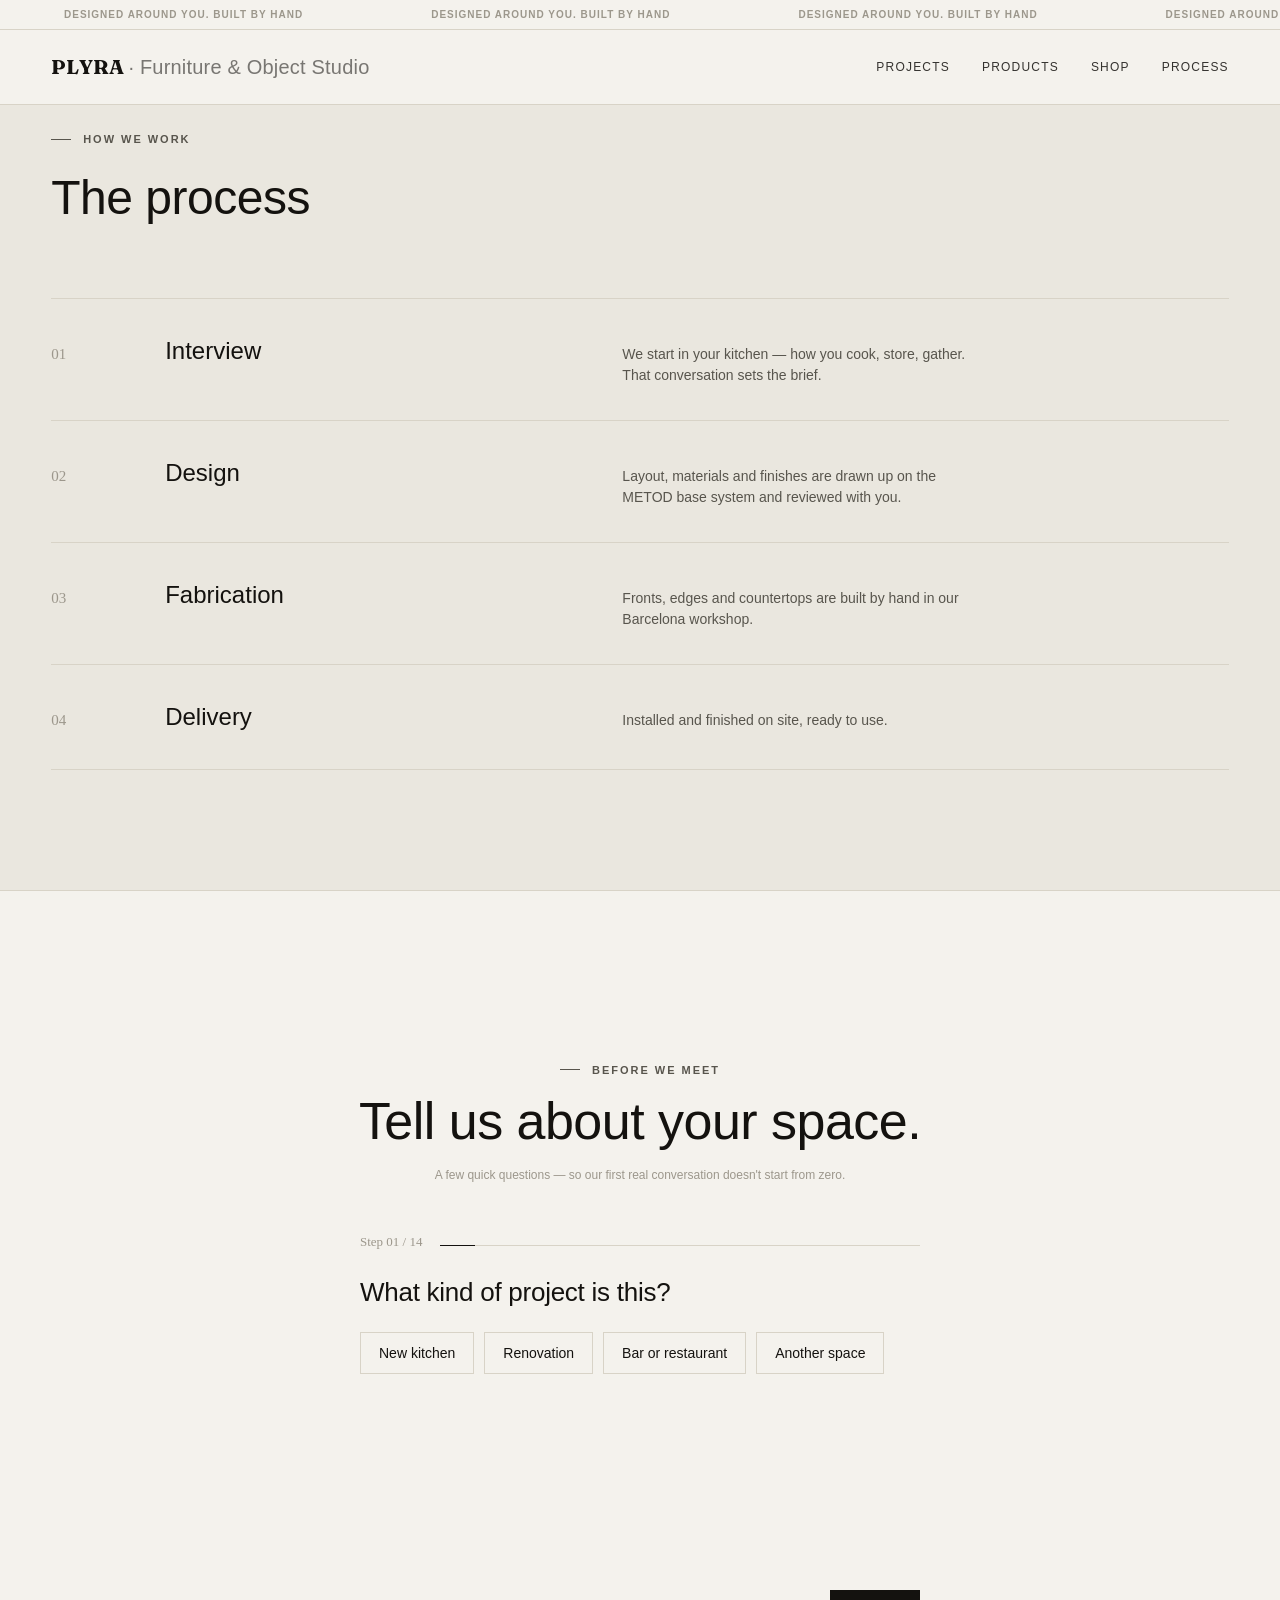
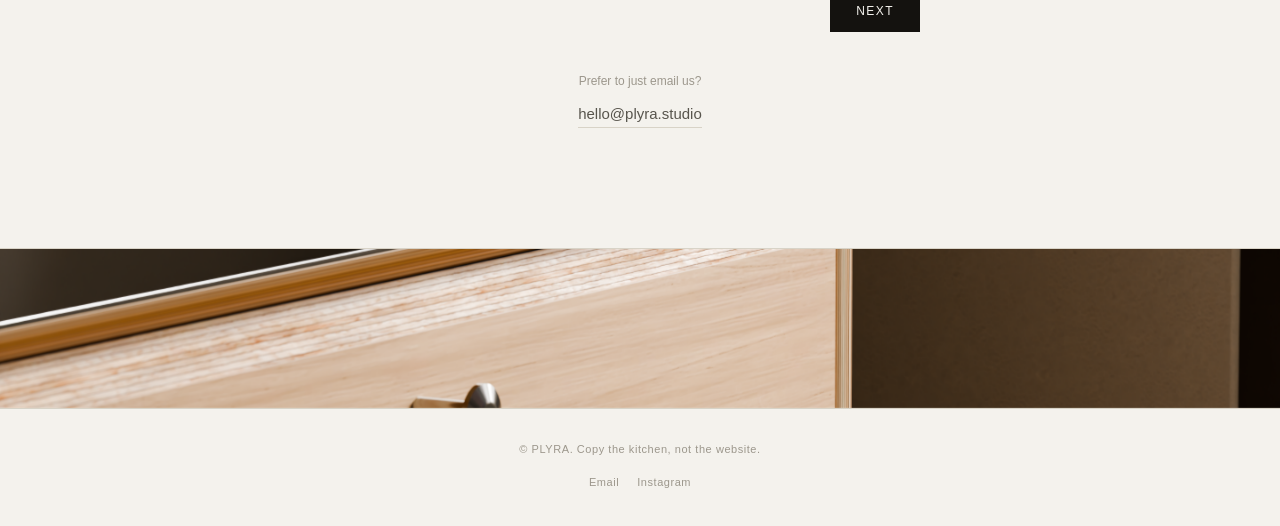
==== process.html @ 23efe352 "Migrate from single-page to multi-page index.html (~1750 lines) split into 5 pages sharing plyra.css" ====
<!DOCTYPE html>
<html lang="en">
<head>
<meta charset="UTF-8">
<meta name="viewport" content="width=device-width, initial-scale=1.0">
<title>PLYRA — Process & Contact</title>
<meta name="description" content="PLYRA is a Barcelona-based furniture and object studio designing and fabricating kitchens and living spaces.">
<!-- og:url and og:image are relative for now — swap to absolute URLs
     (https://your-domain/...) once the final Vercel/custom domain is
     confirmed, or link-preview crawlers (WhatsApp, Instagram) won't
     resolve them. -->
<meta property="og:type" content="website">
<meta property="og:title" content="PLYRA — Process">
<meta property="og:description" content="PLYRA is a Barcelona-based furniture and object studio designing and fabricating kitchens and living spaces.">
<meta property="og:image" content="images/PLYRA%20KITCHEN%20019.png">
<link rel="preconnect" href="https://fonts.googleapis.com">
<link rel="preconnect" href="https://fonts.gstatic.com" crossorigin>
<link href="https://fonts.googleapis.com/css2?family=Fraunces:wght@700&display=swap" rel="stylesheet">
<link rel="stylesheet" href="plyra.css">
</head>
<body>

  <div class="super-header" aria-hidden="true">
    <div class="super-header-track">
      <div class="super-header-half">
        <span>Designed around you. Built by hand</span>
        <span>Designed around you. Built by hand</span>
        <span>Designed around you. Built by hand</span>
        <span>Designed around you. Built by hand</span>
        <span>Designed around you. Built by hand</span>
        <span>Designed around you. Built by hand</span>
      </div>
      <div class="super-header-half">
        <span>Designed around you. Built by hand</span>
        <span>Designed around you. Built by hand</span>
        <span>Designed around you. Built by hand</span>
        <span>Designed around you. Built by hand</span>
        <span>Designed around you. Built by hand</span>
        <span>Designed around you. Built by hand</span>
      </div>
    </div>
  </div>

  <header class="site-header">
    <a href="index.html" class="wordmark">PLYRA <span>· Furniture &amp; Object Studio</span></a>
    <nav class="site-nav">
      <a href="projects.html">Projects</a>
      <a href="products.html">Products</a>
      <a href="shop.html">Shop</a>
      <a href="process.html" class="is-active">Process</a>
    </nav>
  </header>

  <main id="top">
    <!-- ============================================================
         4. THE PROCESS
         ============================================================ -->
    <section class="process" id="process">
      <div class="container">
        <p class="eyebrow reveal">How we work</p>
        <h2 class="reveal">The process</h2>

        <div class="process-list">
          <div class="process-step reveal">
            <span class="step-num">01</span>
            <span class="step-name">Interview</span>
            <span class="step-desc">We start in your kitchen — how you cook, store, gather. That conversation sets the brief.</span>
          </div>
          <div class="process-step reveal">
            <span class="step-num">02</span>
            <span class="step-name">Design</span>
            <span class="step-desc">Layout, materials and finishes are drawn up on the METOD base system and reviewed with you.</span>
          </div>
          <div class="process-step reveal">
            <span class="step-num">03</span>
            <span class="step-name">Fabrication</span>
            <span class="step-desc">Fronts, edges and countertops are built by hand in our Barcelona workshop.</span>
          </div>
          <div class="process-step reveal">
            <span class="step-num">04</span>
            <span class="step-name">Delivery</span>
            <span class="step-desc">Installed and finished on site, ready to use.</span>
          </div>
        </div>
      </div>
    </section>


    <!-- ============================================================
         5. CONTACT
         ============================================================ -->
    <section class="contact" id="contact">
      <div class="container">
        <div class="contact-head">
          <p class="eyebrow" style="justify-content:center;">Before we meet</p>
          <h2>Tell us about your space.</h2>
          <p class="form-note">A few quick questions — so our first real conversation doesn't start from zero.</p>
        </div>

        <div class="wizard" id="wizard">
          <div class="wizard-progress">
            <span class="wizard-progress-label" id="wizard-progress-label">Step 01 / 10</span>
            <div class="wizard-progress-bar"><div class="wizard-progress-fill" id="wizard-progress-fill"></div></div>
          </div>

          <div class="wizard-viewport">
            <div class="wizard-track" id="wizard-track">

              <div class="wizard-step" data-step="1" data-key="projectType" data-type="single">
                <h3>What kind of project is this?</h3>
                <div class="wizard-choices">
                  <button class="wizard-choice" type="button" data-value="New kitchen">New kitchen</button>
                  <button class="wizard-choice" type="button" data-value="Renovation">Renovation</button>
                  <button class="wizard-choice" type="button" data-value="Bar or restaurant">Bar or restaurant</button>
                  <button class="wizard-choice" type="button" data-value="Another space">Another space</button>
                </div>
              </div>

              <div class="wizard-step" data-step="2" data-key="layoutShape" data-type="single">
                <h3>Which layout fits your space?</h3>
                <div class="wizard-choices">
                  <button class="wizard-choice-icon" type="button" data-value="Single-wall">
                    <svg viewBox="0 0 120 120" aria-hidden="true"><rect x="15" y="90" width="90" height="15" rx="2"/></svg>
                    <span>Single-wall</span>
                  </button>
                  <button class="wizard-choice-icon" type="button" data-value="Galley">
                    <svg viewBox="0 0 120 120" aria-hidden="true"><rect x="15" y="15" width="90" height="15" rx="2"/><rect x="15" y="90" width="90" height="15" rx="2"/></svg>
                    <span>Galley</span>
                  </button>
                  <button class="wizard-choice-icon" type="button" data-value="L-shape">
                    <svg viewBox="0 0 120 120" aria-hidden="true"><rect x="15" y="90" width="90" height="15" rx="2"/><rect x="90" y="15" width="15" height="75" rx="2"/></svg>
                    <span>L-shape</span>
                  </button>
                  <button class="wizard-choice-icon" type="button" data-value="U-shape">
                    <svg viewBox="0 0 120 120" aria-hidden="true"><rect x="15" y="90" width="90" height="15" rx="2"/><rect x="15" y="15" width="15" height="75" rx="2"/><rect x="90" y="15" width="15" height="75" rx="2"/></svg>
                    <span>U-shape</span>
                  </button>
                  <button class="wizard-choice-icon" type="button" data-value="Island">
                    <svg viewBox="0 0 120 120" aria-hidden="true"><rect x="15" y="90" width="90" height="15" rx="2"/><rect x="45" y="45" width="30" height="15" rx="2"/></svg>
                    <span>Island</span>
                  </button>
                </div>
              </div>

              <div class="wizard-step" data-step="3" data-key="finish" data-type="single">
                <h3>Which finish are you drawn to?</h3>
                <div class="wizard-choices">
                  <button class="wizard-choice-photo" type="button" data-value="Orange">
                    <img src="images/hero-orange.webp" alt="">
                    <span>Orange</span>
                  </button>
                  <button class="wizard-choice-photo" type="button" data-value="Graphite">
                    <img src="images/hero-graphite.webp" alt="">
                    <span>Graphite</span>
                  </button>
                  <button class="wizard-choice-photo" type="button" data-value="Petrol">
                    <img src="images/hero-petrol.webp" alt="">
                    <span>Petrol</span>
                  </button>
                  <button class="wizard-choice-photo" type="button" data-value="Full Wood">
                    <img src="images/PLYRA%20KITCHEN%20019.png" alt="">
                    <span>Full Wood</span>
                  </button>
                </div>
              </div>

              <div class="wizard-step" data-step="4">
                <h3>Vínculo — joint &amp; connection style</h3>
                <p class="wizard-coming-soon">Coming soon — we're still photographing the joint details that make each PLYRA piece hold together. This step will let you choose one once it's ready.</p>
              </div>

              <div class="wizard-step" data-step="5">
                <h3>Herraje — hardware &amp; pulls</h3>
                <p class="wizard-coming-soon">Coming soon — PLYRA's own drawer pulls and hardware are still in design. This step will let you choose a style once they exist.</p>
              </div>

              <div class="wizard-step" data-step="6" data-key="location" data-type="single">
                <h3>Where's the space?</h3>
                <div class="wizard-choices">
                  <button class="wizard-choice" type="button" data-value="Barcelona">Barcelona</button>
                  <button class="wizard-choice" type="button" data-value="Greater Barcelona">Greater Barcelona</button>
                  <button class="wizard-choice" type="button" data-value="Another city">Another city</button>
                </div>
              </div>

              <div class="wizard-step" data-step="7" data-key="stage" data-type="single">
                <h3>What stage are you at?</h3>
                <div class="wizard-choices">
                  <button class="wizard-choice" type="button" data-value="New build">New build</button>
                  <button class="wizard-choice" type="button" data-value="Renovation in progress">Renovation in progress</button>
                  <button class="wizard-choice" type="button" data-value="Still planning">Still planning</button>
                </div>
              </div>

              <div class="wizard-step" data-step="8" data-key="timeline" data-type="single">
                <h3>What's your timeline?</h3>
                <div class="wizard-choices">
                  <button class="wizard-choice" type="button" data-value="As soon as possible">As soon as possible</button>
                  <button class="wizard-choice" type="button" data-value="1–3 months">1–3 months</button>
                  <button class="wizard-choice" type="button" data-value="3–6 months">3–6 months</button>
                  <button class="wizard-choice" type="button" data-value="Just exploring">Just exploring</button>
                </div>
              </div>

              <div class="wizard-step" data-step="9" data-key="budget" data-type="single">
                <h3>What's your rough budget?</h3>
                <div class="wizard-choices">
                  <button class="wizard-choice" type="button" data-value="Under €8,000">Under €8,000</button>
                  <button class="wizard-choice" type="button" data-value="€8,000–15,000">€8,000–15,000</button>
                  <button class="wizard-choice" type="button" data-value="€15,000–25,000">€15,000–25,000</button>
                  <button class="wizard-choice" type="button" data-value="€25,000+">€25,000+</button>
                </div>
              </div>

              <div class="wizard-step" data-step="10" data-key="size">
                <h3>Roughly how big is the space?</h3>
                <div class="wizard-field">
                  <label for="wz-size">Approx. size</label>
                  <input id="wz-size" type="text" placeholder="e.g. 3.5 × 4m, or just describe it">
                </div>
              </div>

              <div class="wizard-step" data-step="11" data-key="style">
                <h3>What style are you drawn to?</h3>
                <div class="wizard-field">
                  <label for="wz-style">Style &amp; materials</label>
                  <textarea id="wz-style" placeholder="Materials, finishes, references — anything that comes to mind. You can send photos by email later."></textarea>
                </div>
              </div>

              <div class="wizard-step" data-step="12" data-key="priorities" data-type="multi">
                <h3>What matters most to you?</h3>
                <div class="wizard-choices">
                  <button class="wizard-choice" type="button" data-value="Materials">Materials</button>
                  <button class="wizard-choice" type="button" data-value="Color">Color</button>
                  <button class="wizard-choice" type="button" data-value="Functionality">Functionality</button>
                  <button class="wizard-choice" type="button" data-value="Price">Price</button>
                </div>
              </div>

              <div class="wizard-step" data-step="13" data-key="project">
                <h3>Tell us about your project</h3>
                <div class="wizard-field">
                  <label for="wz-project">Anything else</label>
                  <textarea id="wz-project" placeholder="The more context, the better."></textarea>
                </div>
              </div>

              <div class="wizard-step" data-step="14" data-key="contact">
                <h3>How should we reach you?</h3>
                <div class="wizard-field">
                  <label for="wz-name">Name</label>
                  <input id="wz-name" type="text" required autocomplete="name">
                </div>
                <div class="wizard-field">
                  <label for="wz-email">Email</label>
                  <input id="wz-email" type="email" required autocomplete="email">
                </div>
                <div class="wizard-field">
                  <label for="wz-phone">Phone or Instagram (optional)</label>
                  <input id="wz-phone" type="text">
                </div>
              </div>

              <div class="wizard-step" data-step="closing">
                <div class="wizard-closing">
                  <span class="price-note">Estimated from €8,000 — a reference range, not a quote</span>
                  <h3>Thanks — we'll be in touch to set up a time to talk properly.</h3>
                  <p class="form-note">That first real conversation — the one that actually shapes your space — happens then.</p>
                </div>
              </div>

            </div>
          </div>

          <div class="wizard-nav" id="wizard-nav">
            <button class="wizard-back" id="wizard-back" type="button">← Back</button>
            <button class="submit-btn" id="wizard-next" type="button">Next</button>
          </div>
        </div>

        <div class="contact-direct">
          <p class="form-note">Prefer to just email us?</p>
          <a href="mailto:hello@plyra.studio">hello@plyra.studio</a>
        </div>
      </div>
    </section>


  </main>

  <div class="footer-strip">
    <img class="hero-panel-media" src="images/PLYRA%20KITCHEN%20023.png" alt="" loading="lazy">
  </div>

  <footer class="site-footer">
    <span>© PLYRA. Copy the kitchen, not the website.</span>
    <div class="footer-links">
      <a href="mailto:hello@plyra.studio">Email</a>
      <a href="#" onclick="return false;">Instagram</a>
    </div>
  </footer>

  <script src="plyra.js"></script>
</body>
</html>
---- plyra.css ----
/* ============================================================
     DESIGN SYSTEM — PLACEHOLDER
     This is a neutral placeholder system (type, spacing, color).
     Swap the tokens below once Maru delivers the final PLYRA
     design system. Everything references these variables so a
     restyle is mostly a token edit, not a rebuild.
     ============================================================ */
  :root{
    --bg:            #F4F2ED;
    --bg-alt:        #EAE7DF;
    --ink:           #14120F;
    --ink-soft:      #58554D;
    --ink-faint:     #9C978C;
    --line:          #D8D3C7;
    --line-strong:   #14120F;
    --white:         #FFFFFF;

    --font:          -apple-system, BlinkMacSystemFont, "Segoe UI", "Helvetica Neue", Helvetica, Arial, sans-serif;
    --font-serif:    Georgia, "Times New Roman", serif; /* placeholder editorial serif for large numerals only */
    --font-display:  'Fraunces', Georgia, serif;

    --container:     1280px;
    --gutter:        clamp(20px, 4vw, 64px);

    --ease:          cubic-bezier(.22,.61,.36,1);
  }

  *{ box-sizing: border-box; }
  html{ scroll-behavior: smooth; }
  body{
    margin:0;
    background: var(--bg);
    color: var(--ink);
    font-family: var(--font);
    font-size: 16px;
    line-height: 1.5;
    -webkit-font-smoothing: antialiased;
  }
  img{ max-width:100%; display:block; }
  a{ color: inherit; }
  section{ position: relative; }

  .eyebrow{
    display:flex; align-items:center; gap:12px;
    font-size: 11px;
    letter-spacing: .18em;
    text-transform: uppercase;
    color: var(--ink-soft);
    font-weight: 600;
  }
  .eyebrow::before{
    content:"";
    width: 20px; height: 1px;
    background: var(--ink-soft);
  }

  .container{
    max-width: var(--container);
    margin: 0 auto;
    padding: 0 var(--gutter);
  }

  /* reveal-on-scroll (subtle, editorial — not flashy) */
  .reveal{
    opacity: 0;
    transform: translateY(18px);
    transition: opacity .8s var(--ease), transform .8s var(--ease);
  }
  .reveal.is-visible{
    opacity: 1;
    transform: translateY(0);
  }

  /* ============================================================
     HEADER
     ============================================================ */
  /* Super-header — an ambient ribbon above the nav, not a headline.
     Near-imperceptible scroll (55s/loop), low-contrast muted type on
     the page background so it recedes instead of competing with the
     wordmark/nav in .site-header below it. Fixed alongside the header
     rather than scrolling away, so it reads as one calm top strip.
     Two identical halves back to back so -50% translateX loops
     seamlessly regardless of viewport width. */
  .super-header{
    position: fixed;
    top: 0; left: 0; right: 0;
    z-index: 60;
    height: 30px;
    background: var(--bg);
    border-bottom: 1px solid var(--line);
    overflow: hidden;
    display:flex;
    align-items:center;
  }
  .super-header-track{
    display:flex;
    white-space:nowrap;
    animation: super-header-scroll 55s linear infinite;
    will-change: transform;
  }
  .super-header-half{ display:flex; }
  .super-header-track span{
    padding: 0 64px;
    font-size: 10px;
    font-weight: 600;
    letter-spacing: .1em;
    text-transform: uppercase;
    color: var(--ink-faint);
    flex-shrink:0;
  }
  @keyframes super-header-scroll{
    from{ transform: translateX(0); }
    to{ transform: translateX(-50%); }
  }
  @media (prefers-reduced-motion: reduce){
    .super-header-track{ animation: none; }
  }

  /* Solid from the start — the hero is a light wood/plywood photo pair,
     so white-on-transparent text lost legibility over it. Opaque bar,
     dark text, always. */
  .site-header{
    position: fixed;
    top: 30px; left: 0; right: 0;
    z-index: 50;
    display:flex;
    align-items:center;
    justify-content: space-between;
    padding: 22px var(--gutter);
    background: var(--bg);
    border-bottom: 1px solid var(--line);
  }
  .site-header, .site-header a{ color: var(--ink); }
  .wordmark{
    font-family: var(--font-display);
    font-size: 20px;
    font-weight: 700;
    letter-spacing: .01em;
    text-decoration: none;
    text-transform: none; /* Fraunces en mayúsculas sostenidas pierde carácter */
  }
  .wordmark span{ font-family: var(--font); opacity:.55; font-weight: 400; }
  .site-nav{ display:flex; gap: 32px; }
  .site-nav a{
    font-size: 12px;
    letter-spacing: .1em;
    text-transform: uppercase;
    text-decoration:none;
    opacity: .85;
  }
  .site-nav a:hover{ opacity: 1; }
  @media (max-width: 640px){
    .site-header{ padding: 16px var(--gutter); }
    .wordmark span{ display: none; }
    .site-nav{ gap: 14px; }
    .site-nav a{ font-size: 10.5px; }
  }

  /* ============================================================
     HERO
     ============================================================ */
  /* Split hero — a macro detail (the cabinet edge / "el canto") paired
     with the wide room shot, Reform-style. Two full-height panels,
     each with its own label + link, no scroll cue needed since the
     two CTAs already point the visitor where to go. */
  /* Reform doesn't run these full-bleed to 100vh — stopping short lets
     a sliver of the next section peek in and keeps the crop centered
     instead of stretching into an overly wide slice of the render. */
  .hero-split{
    display:flex;
    height:88vh;
  }
  .hero-panel{
    position:relative;
    flex:1 1 50%;
    overflow:hidden;
    background:#1b1b1b;
  }
  /* Wrapper carries the hover-zoom; the media inside keeps its own
     ambient breathing animation running the whole time. Nested
     transforms compose, so hover always reads as "zoom in a bit
     further from wherever it already is" — exactly like the carousel
     cards — instead of snapping to a fixed scale that could be
     smaller than the animation's current frame (which briefly looked
     like a zoom-OUT). */
  .hero-panel-media-wrap{
    position:absolute;
    inset:0;
    overflow:hidden;
    transition: transform 1.2s var(--ease);
  }
  .hero-panel:hover .hero-panel-media-wrap{
    transform: scale(1.035);
  }
  .hero-panel-media{
    position:absolute;
    inset:0;
    width:100%;
    height:100%;
    object-fit:cover;
    object-position:center;
    animation: hero-panel-zoom 16s ease-in-out infinite alternate;
    will-change: transform;
  }
  @keyframes hero-panel-zoom{
    from{ transform: scale(1); }
    to{ transform: scale(1.1); }
  }
  @media (prefers-reduced-motion: reduce){
    .hero-panel-media,
    .proposal-media img.proposal-media-fill{ animation: none; }
  }
  /* Nudge the detail shot's crop so the corner/joint sits centered in
     its own panel instead of skewed toward the seam. */
  .hero-panel-detail .hero-panel-media{
    object-position: 65% 35%;
  }
  /* The context render is a wide 16:9 front elevation; this one is
     already a fairly symmetric straight-on shot, so just nudge up
     slightly to favor the cabinetry/hood over the floor. */
  .hero-panel-context .hero-panel-media{
    object-position: 100% 42%;
  }
  /* Stand-in for the real canto macro shot Marco will drop in — same
     diagonal-hatch language the site already uses for pending assets. */
  .hero-panel-placeholder{
    display:flex;
    align-items:center;
    justify-content:center;
    text-align:center;
    background: repeating-linear-gradient(135deg, #2a2a2a, #2a2a2a 10px, #333 10px, #333 11px);
  }
  .hero-panel-placeholder span{
    font-size:11px;
    letter-spacing:.1em;
    text-transform:uppercase;
    color:rgba(255,255,255,.65);
    max-width:22ch;
    padding:0 20px;
  }
  .hero-panel-scrim{
    position:absolute;
    left:0; right:0; bottom:0;
    height:40%;
    background:linear-gradient(to top, rgba(0,0,0,.5), rgba(0,0,0,0));
    pointer-events:none;
  }
  .hero-panel-copy{
    position:absolute;
    left:var(--gutter);
    bottom:clamp(28px, 4vw, 44px);
    z-index:2;
    color:#fff;
  }
  .hero-panel-label{
    display:block;
    font-size:11px;
    font-weight:600;
    letter-spacing:.14em;
    text-transform:uppercase;
    color:rgba(255,255,255,.85);
    margin-bottom:6px;
  }
  .hero-panel-copy a{
    display:inline-flex;
    gap:8px;
    font-size:14px;
    font-weight:600;
    color:#fff;
    text-decoration:none;
    border-bottom:1px solid rgba(255,255,255,.7);
    padding-bottom:4px;
    text-shadow:0 2px 14px rgba(0,0,0,.35);
    transition:border-color .25s var(--ease), transform .25s var(--ease);
  }
  .hero-panel-copy a:hover{ border-color:#fff; transform:translateX(4px); }
  @media (max-width:800px){
    .hero-split{ flex-direction:column; height:auto; }
    .hero-panel{ flex:none; height:60vh; }
  }

  /* ============================================================
     PROPOSAL
     ============================================================ */
  .proposal{
    padding: 0;
    border-bottom: 1px solid var(--line);
  }
  .proposal-split{
    display:flex;
    min-height: 70vh;
  }
  .proposal-text{
    flex: 1 1 50%;
    display:flex;
    flex-direction:column;
    justify-content:center;
    background: var(--bg);
    padding: clamp(50px, 6vw, 90px) var(--gutter);
  }
  .proposal .eyebrow{
    color:var(--ink);
    font-size:clamp(24px, 2.8vw, 36px);
    font-weight:500;
    letter-spacing:-.025em;
    line-height:1.12;
    text-transform:none;
  }
  .proposal .eyebrow::before{ display:none; }
  .proposal h1{
    font-family: var(--font);
    font-weight: 500;
    font-size: clamp(26px, 3.4vw, 42px);
    line-height: 1.25;
    margin: 0;
    letter-spacing: -.01em;
  }
  .proposal .proposal-meta{
    padding-top: 6px;
  }
  /* Right half — same treatment as the hero panels: full-bleed media,
     subtle continuous zoom once a real photo replaces the placeholder. */
  .proposal-media{
    flex: 1 1 50%;
    position:relative;
    overflow:hidden;
    background:#1b1b1b;
  }
  /* Same wrapper technique as the hero panels — hover-zoom lives on
     the wrapper so it composes cleanly with whatever motion (ambient
     animation or the video's own footage) is already happening
     inside it, instead of fighting for the same transform. */
  .proposal-media-wrap{
    position:absolute;
    inset:0;
    overflow:hidden;
    transition: transform 1.2s var(--ease);
  }
  .proposal-media:hover .proposal-media-wrap{
    transform: scale(1.035);
  }
  .proposal-media-fill{
    position:absolute;
    inset:0;
    width:100%;
    height:100%;
  }
  .proposal-media img.proposal-media-fill{
    object-fit:cover;
    object-position: 38% 45%;
    animation: hero-panel-zoom 16s ease-in-out infinite alternate;
    will-change:transform;
  }
  /* The video already carries its own motion (someone walking into the
     room) — skip the Ken Burns scale so the two don't fight. */
  .proposal-media-video{
    object-fit:cover;
    object-position: 44% 40%;
    animation:none;
  }
  .proposal-media-scrim{
    position:absolute;
    left:0; right:0; bottom:0;
    height:45%;
    background:linear-gradient(to top, rgba(0,0,0,.55), rgba(0,0,0,0));
    pointer-events:none;
  }
  /* Hidden until hover, so it reads as a reveal rather than sitting
     on the video permanently — appears anywhere the cursor enters
     the panel, not just when it's directly over the button. */
  .proposal-media-cta{
    position:absolute;
    left:var(--gutter);
    bottom:clamp(28px, 4vw, 44px);
    z-index:2;
    opacity:0;
    transform: translateY(8px);
    transition: opacity .35s var(--ease), transform .35s var(--ease);
    pointer-events:none;
  }
  .proposal-media:hover .proposal-media-cta{
    opacity:1;
    transform: translateY(0);
    pointer-events:auto;
  }
  .proposal-media-cta .submit-btn{
    display:inline-block;
    text-decoration:none;
  }
  @media (max-width: 800px){
    .proposal-split{ flex-direction:column; min-height:auto; }
    .proposal-media{ height:50vh; }
  }

  /* ============================================================
     PROJECTS — VIDEO. Replaces the old 4-slide finish carousel with
     a single ambient detail film. Full-bleed, same visual register
     as the hero/Range full-bleed moments. No caption yet.
     ============================================================ */
  .projects{
    padding: 0;
    border-bottom: 1px solid var(--line);
  }
  .projects-media{
    position:relative;
    height: 80vh;
    overflow:hidden;
    background:#14120F;
  }
  .projects-video{
    position:absolute;
    inset:0;
    width:100%;
    height:100%;
    object-fit:cover;
  }
  .projects-scrim{
    position:absolute;
    left:0; right:0; bottom:0;
    height:30%;
    background:linear-gradient(to top, rgba(0,0,0,.4), rgba(0,0,0,0));
    pointer-events:none;
  }
  @media (max-width:700px){
    .projects-media{ height: 55vh; }
  }

  /* ============================================================
     PRODUCTS — PICA-PICA carousel. Starts on the grapes video, then
     advances through product stills (two settings — warm stone
     kitchen, dark green kitchen). Same slide-track mechanism as the
     wizard (index state + translateX), simpler than the old
     scroll-snap projects carousel since these are fixed slides, not
     free-scrollable cards.
     ============================================================ */
  .products{
    border-bottom: 1px solid var(--line);
  }
  .products-media{
    position:relative;
    height: 80vh;
    overflow:hidden;
    background:#1b1b1b;
  }
  .products-track{
    display:flex;
    height:100%;
    transition: transform .6s var(--ease);
  }
  .products-slide{
    position:relative;
    flex:0 0 100%;
    min-width:0;
    height:100%;
  }
  .products-frame{
    position:absolute;
    inset:0;
    width:100%;
    height:100%;
    object-fit:cover;
  }
  .products-scrim{
    position:absolute;
    left:0; right:0; bottom:0;
    height:35%;
    background:linear-gradient(to top, rgba(0,0,0,.5), rgba(0,0,0,0));
    pointer-events:none;
    z-index:1;
  }
  .products-copy{
    position:absolute;
    left: var(--gutter);
    bottom: clamp(28px, 4vw, 44px);
    z-index:2;
    color:#fff;
    pointer-events:none;
  }
  .products-copy .label{
    display:block;
    font-size:11px;
    font-weight:600;
    letter-spacing:.14em;
    text-transform:uppercase;
    color: rgba(255,255,255,.85);
    margin-bottom:6px;
  }
  .products-copy .statement{
    font-size: clamp(26px, 3.2vw, 34px);
    font-weight: 600;
    letter-spacing: -.01em;
    line-height: 1;
    text-shadow: 0 2px 14px rgba(0,0,0,.35);
  }
  .products-arrow{
    position:absolute;
    top:50%;
    transform:translateY(-50%);
    z-index:3;
    width:44px;
    height:44px;
    border-radius:50%;
    border:1px solid rgba(255,255,255,.5);
    background:rgba(0,0,0,.25);
    color:#fff;
    display:flex;
    align-items:center;
    justify-content:center;
    cursor:pointer;
    transition: background-color .25s var(--ease), border-color .25s var(--ease), transform .25s var(--ease);
  }
  .products-arrow:hover{ background:rgba(255,255,255,.92); color:var(--ink); border-color:rgba(255,255,255,.92); }
  .products-arrow:focus-visible{ outline:2px solid #fff; outline-offset:2px; }
  .products-arrow.prev{ left: clamp(16px, 2.5vw, 36px); }
  .products-arrow.next{ right: clamp(16px, 2.5vw, 36px); }
  .products-counter{
    position:absolute;
    right: var(--gutter);
    bottom: clamp(28px, 4vw, 44px);
    z-index:2;
    color: rgba(255,255,255,.85);
    font-size:12px;
    letter-spacing:.08em;
    text-shadow:0 2px 14px rgba(0,0,0,.35);
  }
  @media (max-width:700px){
    .products-media{ height: 60vh; }
    .products-arrow{ width:36px; height:36px; }
  }

  /* ============================================================
     MATERIAL STUDIES — EDITORIAL GALLERY
     ============================================================ */
  .material-studies{
    padding:clamp(88px, 12vw, 152px) 0;
    background:var(--bg-alt);
    border-bottom:1px solid var(--line);
  }
  .material-studies-head{
    display:grid;
    grid-template-columns:1fr 2fr;
    gap:40px;
    align-items:start;
    margin-bottom:clamp(36px, 5vw, 64px);
  }
  .material-studies h2{
    margin:0;
    font-size:clamp(30px, 4vw, 50px);
    font-weight:500;
    letter-spacing:-.025em;
    line-height:1.05;
  }
  .material-studies-intro{
    max-width:42ch;
    margin:0;
    color:var(--ink-soft);
    font-size:clamp(16px, 1.4vw, 20px);
    line-height:1.5;
  }
  .material-grid{
    display:grid;
    grid-template-columns:repeat(12, 1fr);
    gap:clamp(12px, 2vw, 28px);
  }
  .material-card{ margin:0; overflow:hidden; background:var(--line); }
  .material-card:nth-child(1), .material-card:nth-child(4){ grid-column:span 7; }
  .material-card:nth-child(2), .material-card:nth-child(3){ grid-column:span 5; }
  .material-card img{
    width:100%;
    height:100%;
    min-height:clamp(260px, 35vw, 500px);
    object-fit:cover;
    transition:transform .8s var(--ease);
  }
  .material-card:hover img{ transform:scale(1.025); }
  @media (max-width:700px){
    .material-studies-head{ grid-template-columns:1fr; gap:18px; }
    .material-card:nth-child(n){ grid-column:span 12; }
    .material-card img{ min-height:260px; }
  }

  /* ============================================================
     EXPLORE — Home page only, 3 cards pointing to the other pages.
     Modeled on .shop-grid/.shop-card (same grid-of-cards, hairline
     gaps, placeholder-thumb convention) so it reads as today's
     design language, not the older multi-page reference draft.
     ============================================================ */
  .explore{
    padding: clamp(70px, 10vw, 120px) 0;
    border-bottom: 1px solid var(--line);
  }
  .explore .section-head{
    margin-bottom: 40px;
  }
  .explore h2{
    font-weight: 500;
    font-size: clamp(28px, 4vw, 48px);
    margin: 14px 0 0;
    letter-spacing: -.01em;
  }
  .explore-grid{
    display:grid;
    grid-template-columns: repeat(3, 1fr);
    gap: 2px;
    background: var(--line);
  }
  .explore-card{
    background: var(--bg);
    position:relative;
    overflow:hidden;
    display:flex;
    flex-direction:column;
    text-decoration:none;
    color:inherit;
  }
  .explore-card .thumb{
    position:relative;
    aspect-ratio: 4/3;
    overflow:hidden;
    background: var(--bg-alt);
  }
  .explore-card .thumb img{
    width:100%; height:100%;
    object-fit:cover;
    transition: transform .8s var(--ease);
  }
  .explore-card:hover .thumb img{ transform: scale(1.045); }
  .explore-card .thumb.placeholder{
    display:flex;
    align-items:center;
    justify-content:center;
    text-align:center;
    background:
      repeating-linear-gradient(135deg, var(--bg-alt), var(--bg-alt) 10px, #E1DDD2 10px, #E1DDD2 11px);
  }
  .explore-card .thumb.placeholder span{
    font-size: 10px;
    letter-spacing: .12em;
    text-transform: uppercase;
    color: var(--ink-faint);
    background: var(--bg);
    padding: 8px 12px;
  }
  .explore-card .meta{
    padding: 20px 22px 24px;
    display:flex;
    flex-direction:column;
    gap: 6px;
  }
  .explore-card .meta .name{
    font-size: 17px;
    font-weight: 500;
  }
  .explore-card .meta .place{
    font-size: 12px;
    color: var(--ink-soft);
  }
  .explore-card:hover .meta .place{ color: var(--ink); }
  @media (max-width: 860px){
    .explore-grid{ grid-template-columns: 1fr; }
  }

  /* ============================================================
     SHOP (small objects — 3-item launch)
     ============================================================ */
  .shop{
    padding: clamp(70px, 10vw, 120px) 0;
    border-bottom: 1px solid var(--line);
  }
  .shop .section-head{
    display:flex;
    justify-content:space-between;
    align-items:flex-end;
    gap: 24px;
    flex-wrap: wrap;
    margin-bottom: 40px;
  }
  .shop h2{
    font-weight: 500;
    font-size: clamp(28px, 4vw, 48px);
    margin: 14px 0 0;
    letter-spacing: -.01em;
  }
  .shop-grid{
    display:grid;
    grid-template-columns: repeat(3, 1fr);
    gap: 2px;
    background: var(--line);
  }
  .shop-card{
    background: var(--bg);
    position:relative;
    overflow:hidden;
    display:flex;
    flex-direction:column;
  }
  .shop-card .thumb{
    position:relative;
    aspect-ratio: 1/1;
    overflow:hidden;
    background: var(--bg-alt);
  }
  .shop-card .thumb img{
    width:100%; height:100%;
    object-fit:cover;
    transition: transform .8s var(--ease);
  }
  .shop-card:hover .thumb img{ transform: scale(1.045); }
  /* Placeholder state — remove this block and drop a real <img> in once product photos exist */
  .shop-card .thumb.placeholder{
    display:flex;
    align-items:center;
    justify-content:center;
    text-align:center;
    background:
      repeating-linear-gradient(135deg, var(--bg-alt), var(--bg-alt) 10px, #E1DDD2 10px, #E1DDD2 11px);
  }
  .shop-card .thumb.placeholder span{
    font-size: 10px;
    letter-spacing: .12em;
    text-transform: uppercase;
    color: var(--ink-faint);
    background: var(--bg);
    padding: 8px 12px;
    line-height: 1.6;
    max-width: 70%;
  }
  .shop-card .meta{
    padding: 18px 20px 22px;
    display:flex;
    flex-direction:column;
    gap: 10px;
    flex:1;
  }
  .shop-card .meta .name{
    font-size: 15px;
    font-weight: 500;
  }
  .shop-card .meta .price{
    font-size: 13px;
    color: var(--ink-soft);
  }
  .shop-card .meta .buy-btn{
    margin-top: auto;
    align-self:flex-start;
    font-family: var(--font);
    font-size: 11px;
    letter-spacing: .1em;
    text-transform: uppercase;
    background: var(--ink);
    color: var(--bg);
    border: none;
    padding: 11px 20px;
    cursor:pointer;
    text-decoration:none;
    display:inline-block;
    transition: opacity .25s var(--ease);
  }
  .shop-card .meta .buy-btn:hover{ opacity: .82; }
  .shop-card .meta .buy-btn[disabled],
  .shop-card .meta .buy-btn.is-disabled{
    opacity: .45;
    cursor: default;
    pointer-events: none;
  }
  .shop-note{
    margin-top: 22px;
    font-size: 12px;
    color: var(--ink-faint);
  }
  @media (max-width: 860px){
    .shop-grid{ grid-template-columns: 1fr; }
  }

  /* ============================================================
     PROCESS
     ============================================================ */
  .process{
    padding: clamp(70px, 10vw, 120px) 0;
    border-bottom: 1px solid var(--line);
    background: var(--bg-alt);
  }
  .process h2{
    font-weight: 500;
    font-size: clamp(28px, 4vw, 48px);
    margin: 14px 0 0 0;
    letter-spacing: -.01em;
  }
  .process-list{
    margin-top: clamp(40px, 6vw, 64px);
    border-top: 1px solid var(--line);
  }
  .process-step{
    display:grid;
    grid-template-columns: 90px 1fr 1.4fr;
    gap: 24px;
    padding: clamp(22px, 3vw, 34px) 0;
    border-bottom: 1px solid var(--line);
    align-items:baseline;
  }
  .process-step .step-num{
    font-family: var(--font-serif);
    font-size: 15px;
    color: var(--ink-faint);
  }
  .process-step .step-name{
    font-size: clamp(18px, 2.2vw, 24px);
    font-weight: 500;
  }
  .process-step .step-desc{
    font-size: 14px;
    color: var(--ink-soft);
    max-width: 46ch;
  }
  @media (max-width: 700px){
    .process-step{ grid-template-columns: 40px 1fr; }
    .process-step .step-desc{ grid-column: 2 / -1; margin-top: 6px; }
  }

  /* ============================================================
     CONTACT — pre-screen wizard. NOT the in-person "Interview" from
     Process (see brief) — framed as a quick snapshot before a real
     conversation happens, one question per screen, sliding carousel.
     ============================================================ */
  .contact{
    padding: clamp(90px, 14vw, 160px) 0 clamp(70px, 10vw, 120px);
  }
  .contact-head{
    max-width: 640px;
    margin: 0 auto;
    text-align:center;
  }
  .contact h2{
    font-weight: 500;
    font-size: clamp(30px, 4.4vw, 52px);
    line-height: 1.15;
    margin: 14px 0 0;
    letter-spacing: -.01em;
  }
  .contact-head .form-note{
    margin: 14px 0 0;
  }
  .contact-direct{
    margin-top: 40px;
    text-align:center;
  }
  .contact-direct a{
    display:inline-block;
    font-size: 15px;
    text-decoration:none;
    border-bottom: 1px solid var(--line);
    padding-bottom: 2px;
    color: var(--ink-soft);
  }
  .submit-btn{
    align-self:flex-start;
    margin-top: 8px;
    font-family: var(--font);
    font-size: 12px;
    letter-spacing: .12em;
    text-transform: uppercase;
    background: var(--ink);
    color: var(--bg);
    border: none;
    padding: 14px 26px;
    cursor:pointer;
    transition: opacity .25s var(--ease);
  }
  .submit-btn:hover{ opacity: .82; }
  .submit-btn:disabled{ opacity:.4; cursor:default; }
  .form-note{
    font-size: 12px;
    color: var(--ink-faint);
    margin-top: 4px;
  }


  /* --- Wizard shell --- */
  .wizard{
    max-width: 560px;
    margin: 48px auto 0;
  }
  .wizard-progress{
    display:flex;
    align-items:baseline;
    justify-content:space-between;
    margin-bottom: 22px;
  }
  .wizard-progress-label{
    font-family: var(--font-serif);
    font-size: 13px;
    color: var(--ink-faint);
  }
  .wizard-progress-bar{
    position:relative;
    flex:1 1 auto;
    height:1px;
    background: var(--line);
    margin-left: 18px;
  }
  .wizard-progress-fill{
    position:absolute;
    left:0; top:0; bottom:0;
    width:0%;
    background: var(--ink);
    transition: width .4s var(--ease);
  }
  .wizard-viewport{
    overflow:hidden;
  }
  .wizard-track{
    display:flex;
    transition: transform .5s var(--ease);
  }
  .wizard-step{
    flex: 0 0 100%;
    min-width:0;
  }
  .wizard-step h3{
    font-weight:500;
    font-size: clamp(20px, 2.6vw, 26px);
    letter-spacing:-.01em;
    margin: 0 0 20px;
  }
  .wizard-choices{
    display:flex;
    flex-wrap:wrap;
    gap:10px;
  }
  .wizard-choice{
    font-family: var(--font);
    font-size: 14px;
    color: var(--ink);
    background:none;
    border: 1px solid var(--line);
    padding: 12px 18px;
    cursor:pointer;
    transition: border-color .25s var(--ease), background-color .25s var(--ease);
  }
  .wizard-choice:hover{ border-color: var(--ink-soft); }
  .wizard-choice.active{
    border-color: var(--ink);
    background: var(--bg-alt);
    font-weight:600;
  }
  /* Layout-shape step — same simple line-icon device as before,
     just reused here as one wizard step instead of its own section. */
  .wizard-choice-icon{
    display:flex;
    flex-direction:column;
    align-items:center;
    gap:10px;
    width: 100px;
    padding: 16px 8px 12px;
    background:none;
    border: 1px solid var(--line);
    cursor:pointer;
    font-family: var(--font);
    transition: border-color .25s var(--ease), background-color .25s var(--ease);
  }
  .wizard-choice-icon:hover{ border-color: var(--ink-soft); }
  .wizard-choice-icon svg{ width:48px; height:48px; }
  .wizard-choice-icon svg rect{
    fill:none;
    stroke: var(--ink-faint);
    stroke-width: 3;
    transition: stroke .25s var(--ease);
  }
  .wizard-choice-icon span{
    font-size: 10.5px;
    letter-spacing: .06em;
    text-transform: uppercase;
    color: var(--ink-soft);
  }
  .wizard-choice-icon.active{ border-color: var(--ink); background: var(--bg-alt); }
  .wizard-choice-icon.active svg rect{ stroke: var(--ink); }
  .wizard-choice-icon.active span{ color: var(--ink); font-weight:600; }

  /* Acabado step — same button shell, a real finish photo instead
     of an icon. */
  .wizard-choice-photo{
    display:flex;
    flex-direction:column;
    align-items:stretch;
    gap:8px;
    width: 120px;
    padding: 6px;
    background:none;
    border: 1px solid var(--line);
    cursor:pointer;
    font-family: var(--font);
    transition: border-color .25s var(--ease), background-color .25s var(--ease);
  }
  .wizard-choice-photo:hover{ border-color: var(--ink-soft); }
  .wizard-choice-photo img{
    width:100%;
    aspect-ratio: 4/3;
    object-fit:cover;
  }
  .wizard-choice-photo span{
    font-size: 10.5px;
    letter-spacing: .06em;
    text-transform: uppercase;
    color: var(--ink-soft);
    padding-bottom:4px;
    text-align:center;
  }
  .wizard-choice-photo.active{ border-color: var(--ink); }
  .wizard-choice-photo.active span{ color: var(--ink); font-weight:600; }

  /* Vínculo / herraje — no real content yet, just an honest note. */
  .wizard-coming-soon{
    color: var(--ink-faint);
    font-size:14px;
    line-height:1.6;
    max-width:40ch;
  }
  .wizard-field input,
  .wizard-field textarea{
    width:100%;
    font-family: var(--font);
    font-size: 15px;
    padding: 10px 0;
    background: transparent;
    border: none;
    border-bottom: 1px solid var(--line);
    color: var(--ink);
    outline: none;
    transition: border-color .3s var(--ease);
    resize: vertical;
  }
  .wizard-field input:focus,
  .wizard-field textarea:focus{ border-color: var(--ink); }
  .wizard-field textarea{ min-height: 80px; }
  .wizard-field + .wizard-field{ margin-top:18px; }
  .wizard-field label{
    display:block;
    font-size: 11px;
    letter-spacing: .1em;
    text-transform: uppercase;
    color: var(--ink-soft);
    margin-bottom:6px;
  }
  .wizard-nav{
    display:flex;
    align-items:center;
    justify-content:space-between;
    margin-top: 32px;
  }
  .wizard-back{
    font-family: var(--font);
    font-size: 12px;
    letter-spacing: .06em;
    color: var(--ink-soft);
    background:none;
    border:none;
    cursor:pointer;
    padding:0;
    visibility:hidden;
  }
  .wizard-back.is-visible{ visibility:visible; }
  .wizard-closing{
    text-align:center;
    padding: 30px 0 6px;
  }
  .wizard-closing .price-note{
    display:block;
    font-size:11px;
    font-weight:600;
    letter-spacing:.1em;
    text-transform:uppercase;
    color: var(--ink-faint);
    margin-bottom:10px;
  }
  .wizard-closing h3{
    font-weight:500;
    font-size: clamp(22px, 2.8vw, 30px);
    letter-spacing:-.01em;
    margin: 0 0 12px;
  }
  @media (max-width: 640px){
    .wizard-choices{ gap:8px; }
    .wizard-choice{ padding:10px 14px; font-size:13px; }
  }

  /* ============================================================
     FOOTER
     ============================================================ */
  /* Purely decorative closing band — echoes the hero's canto detail
     so the page doesn't drop straight from big photography into flat
     white. No text/links on it (aria-hidden via empty alt), so it
     can't create a legibility or focus-order problem. */
  .footer-strip{
    position:relative;
    height: clamp(90px, 14vw, 160px);
    overflow:hidden;
    border-top: 1px solid var(--line);
  }
  .footer-strip .hero-panel-media{
    object-position: 60% 55%;
  }
  .site-footer{
    border-top: 1px solid var(--line);
    padding: 32px var(--gutter) 36px;
    display:flex;
    flex-direction: column;
    align-items:center;
    text-align:center;
    gap: 16px;
    font-size: 11px;
    letter-spacing: .05em;
    color: var(--ink-faint);
  }
  .site-footer a{ text-decoration:none; color: var(--ink-faint); }
  .site-footer a:hover{ color: var(--ink); }
  .footer-links{ display:flex; gap: 18px; }
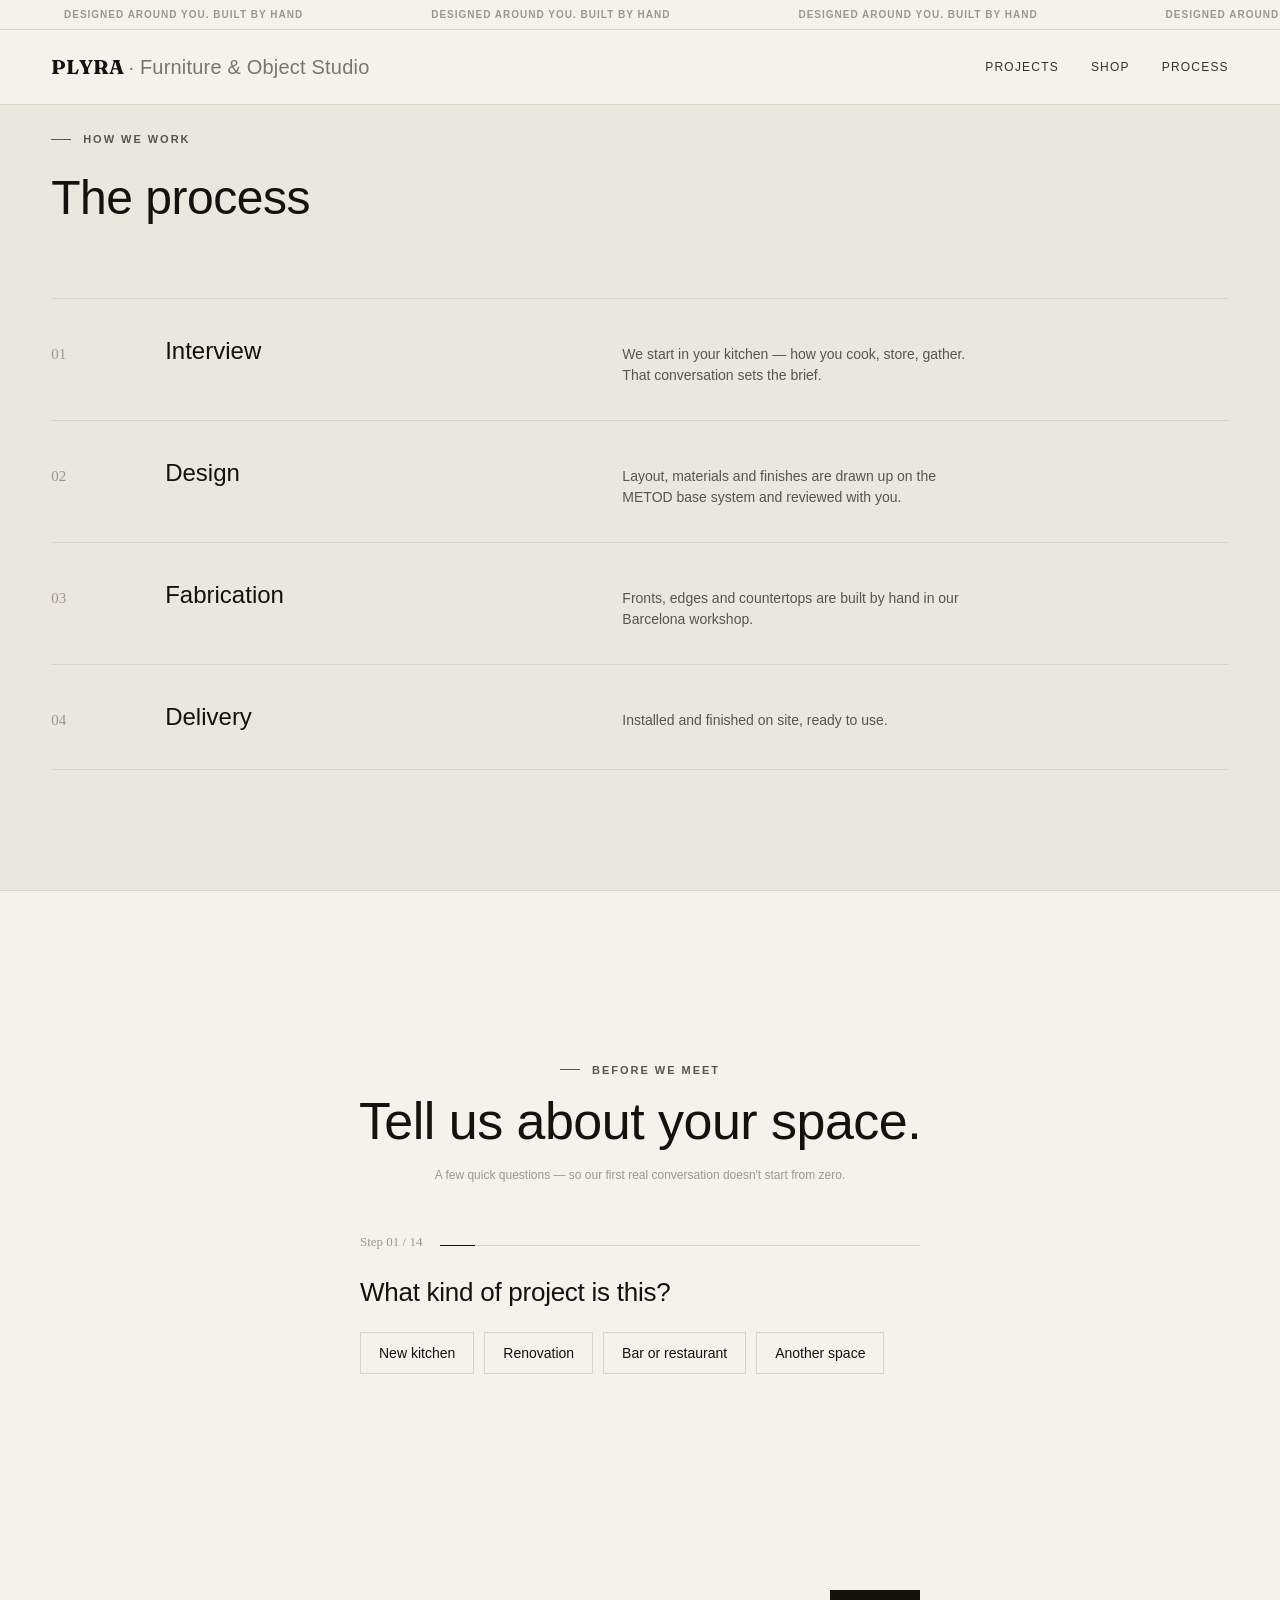
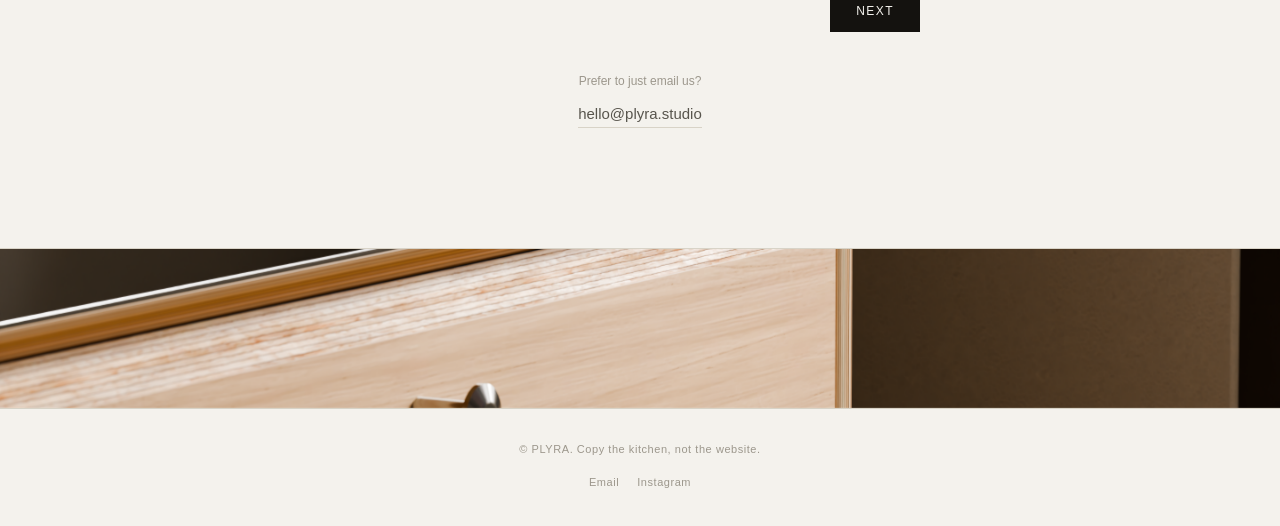
==== commit 0ff37c31: "Remove Products (PICA-PICA) entirely Marco: "ya fue, no va." Deleted products.html, its nav link acr" ====
--- a/process.html
+++ b/process.html
@@ -45,7 +45,6 @@
     <a href="index.html" class="wordmark">PLYRA <span>· Furniture &amp; Object Studio</span></a>
     <nav class="site-nav">
       <a href="projects.html">Projects</a>
-      <a href="products.html">Products</a>
       <a href="shop.html">Shop</a>
       <a href="process.html" class="is-active">Process</a>
     </nav>
--- a/plyra.css
+++ b/plyra.css
@@ -426,108 +426,6 @@
     .projects-media{ height: 55vh; }
   }
 
-  /* ============================================================
-     PRODUCTS — PICA-PICA carousel. Starts on the grapes video, then
-     advances through product stills (two settings — warm stone
-     kitchen, dark green kitchen). Same slide-track mechanism as the
-     wizard (index state + translateX), simpler than the old
-     scroll-snap projects carousel since these are fixed slides, not
-     free-scrollable cards.
-     ============================================================ */
-  .products{
-    border-bottom: 1px solid var(--line);
-  }
-  .products-media{
-    position:relative;
-    height: 80vh;
-    overflow:hidden;
-    background:#1b1b1b;
-  }
-  .products-track{
-    display:flex;
-    height:100%;
-    transition: transform .6s var(--ease);
-  }
-  .products-slide{
-    position:relative;
-    flex:0 0 100%;
-    min-width:0;
-    height:100%;
-  }
-  .products-frame{
-    position:absolute;
-    inset:0;
-    width:100%;
-    height:100%;
-    object-fit:cover;
-  }
-  .products-scrim{
-    position:absolute;
-    left:0; right:0; bottom:0;
-    height:35%;
-    background:linear-gradient(to top, rgba(0,0,0,.5), rgba(0,0,0,0));
-    pointer-events:none;
-    z-index:1;
-  }
-  .products-copy{
-    position:absolute;
-    left: var(--gutter);
-    bottom: clamp(28px, 4vw, 44px);
-    z-index:2;
-    color:#fff;
-    pointer-events:none;
-  }
-  .products-copy .label{
-    display:block;
-    font-size:11px;
-    font-weight:600;
-    letter-spacing:.14em;
-    text-transform:uppercase;
-    color: rgba(255,255,255,.85);
-    margin-bottom:6px;
-  }
-  .products-copy .statement{
-    font-size: clamp(26px, 3.2vw, 34px);
-    font-weight: 600;
-    letter-spacing: -.01em;
-    line-height: 1;
-    text-shadow: 0 2px 14px rgba(0,0,0,.35);
-  }
-  .products-arrow{
-    position:absolute;
-    top:50%;
-    transform:translateY(-50%);
-    z-index:3;
-    width:44px;
-    height:44px;
-    border-radius:50%;
-    border:1px solid rgba(255,255,255,.5);
-    background:rgba(0,0,0,.25);
-    color:#fff;
-    display:flex;
-    align-items:center;
-    justify-content:center;
-    cursor:pointer;
-    transition: background-color .25s var(--ease), border-color .25s var(--ease), transform .25s var(--ease);
-  }
-  .products-arrow:hover{ background:rgba(255,255,255,.92); color:var(--ink); border-color:rgba(255,255,255,.92); }
-  .products-arrow:focus-visible{ outline:2px solid #fff; outline-offset:2px; }
-  .products-arrow.prev{ left: clamp(16px, 2.5vw, 36px); }
-  .products-arrow.next{ right: clamp(16px, 2.5vw, 36px); }
-  .products-counter{
-    position:absolute;
-    right: var(--gutter);
-    bottom: clamp(28px, 4vw, 44px);
-    z-index:2;
-    color: rgba(255,255,255,.85);
-    font-size:12px;
-    letter-spacing:.08em;
-    text-shadow:0 2px 14px rgba(0,0,0,.35);
-  }
-  @media (max-width:700px){
-    .products-media{ height: 60vh; }
-    .products-arrow{ width:36px; height:36px; }
-  }
 
   /* ============================================================
      MATERIAL STUDIES — EDITORIAL GALLERY
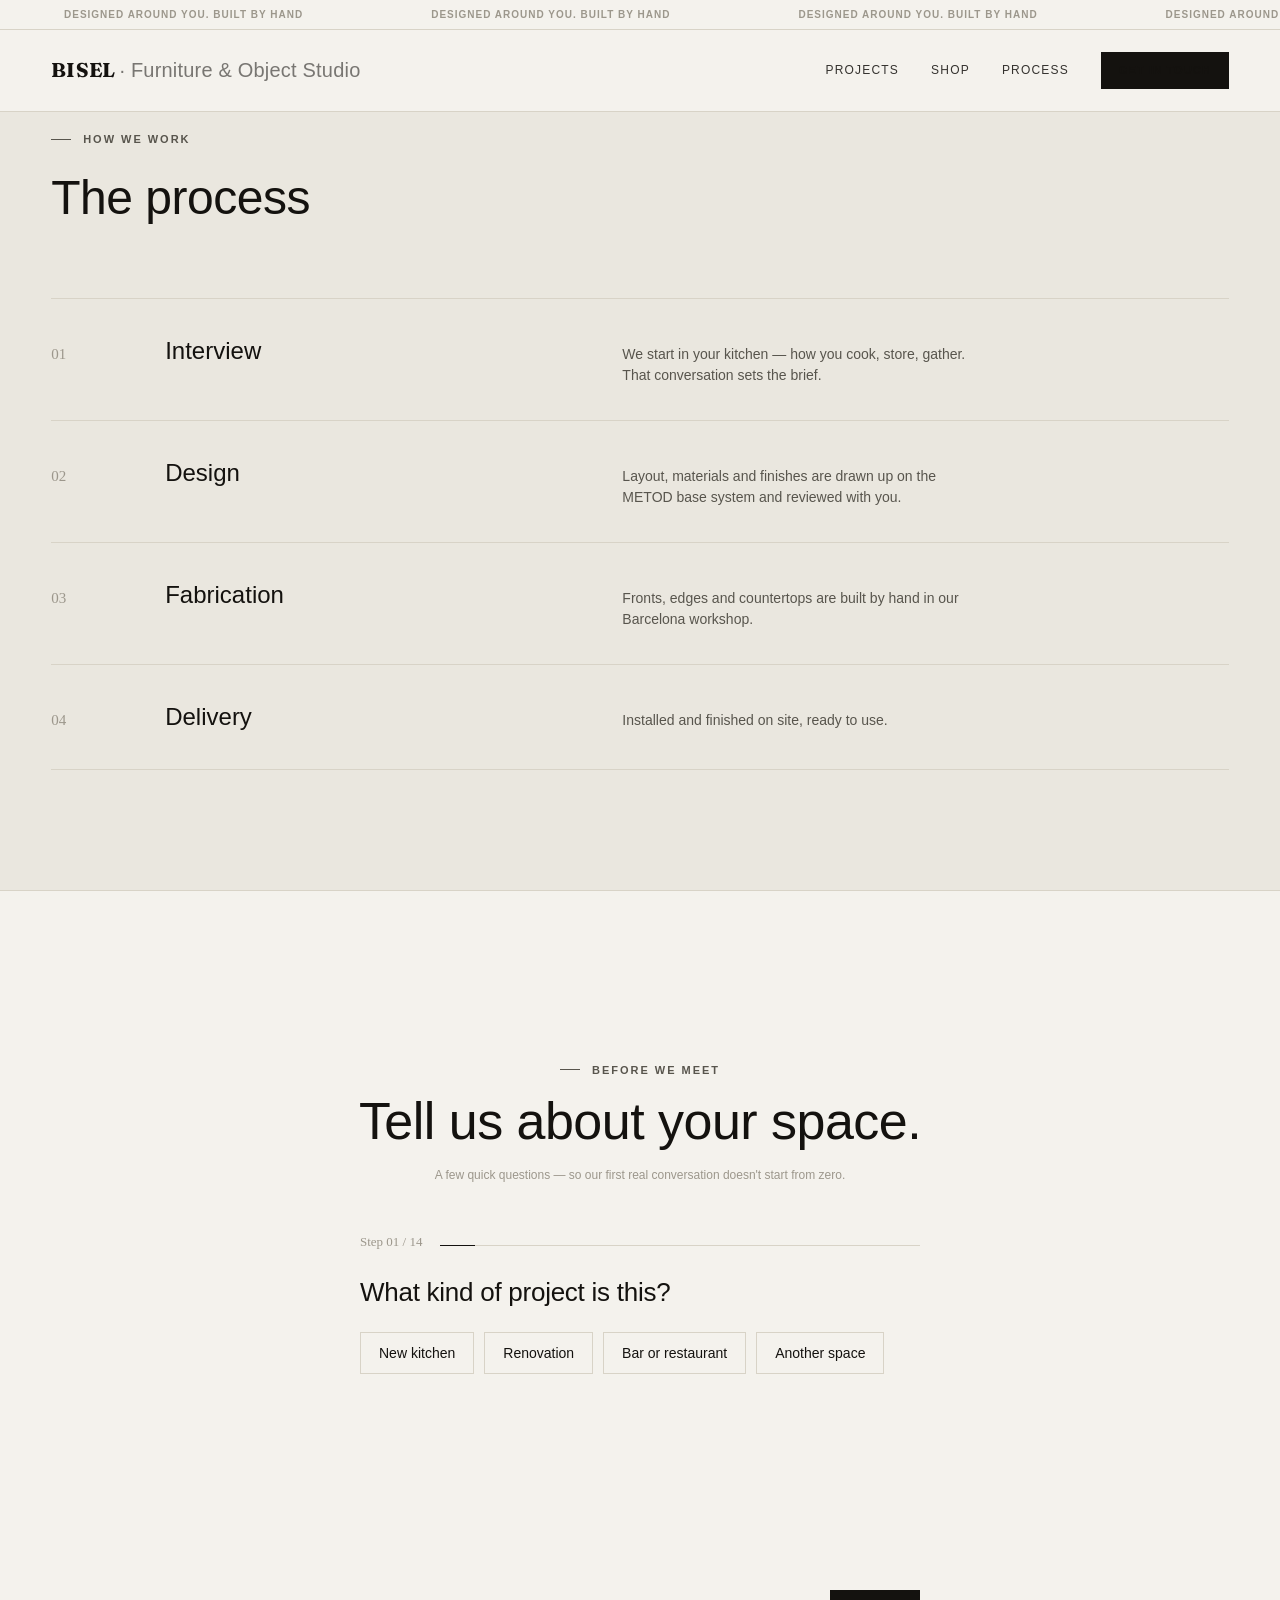
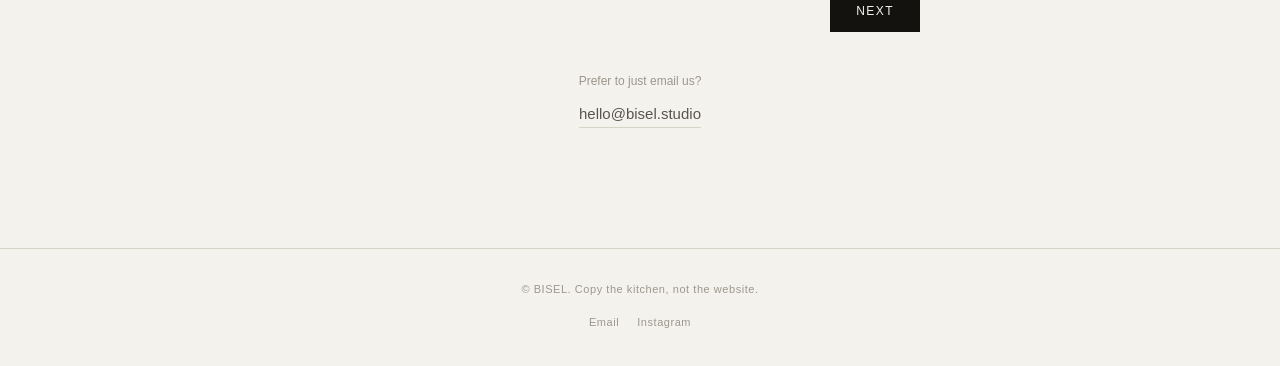
==== commit f58b95d4: "Rebrand PLYRA -> BISEL, add persistent header CTA, remove footer strip Rebrand: wordmark, page title" ====
--- a/process.html
+++ b/process.html
@@ -3,20 +3,20 @@
 <head>
 <meta charset="UTF-8">
 <meta name="viewport" content="width=device-width, initial-scale=1.0">
-<title>PLYRA — Process & Contact</title>
-<meta name="description" content="PLYRA is a Barcelona-based furniture and object studio designing and fabricating kitchens and living spaces.">
+<title>BISEL — Process & Contact</title>
+<meta name="description" content="BISEL is a Barcelona-based furniture and object studio designing and fabricating kitchens and living spaces.">
 <!-- og:url and og:image are relative for now — swap to absolute URLs
      (https://your-domain/...) once the final Vercel/custom domain is
      confirmed, or link-preview crawlers (WhatsApp, Instagram) won't
      resolve them. -->
 <meta property="og:type" content="website">
-<meta property="og:title" content="PLYRA — Process">
-<meta property="og:description" content="PLYRA is a Barcelona-based furniture and object studio designing and fabricating kitchens and living spaces.">
+<meta property="og:title" content="BISEL — Process">
+<meta property="og:description" content="BISEL is a Barcelona-based furniture and object studio designing and fabricating kitchens and living spaces.">
 <meta property="og:image" content="images/PLYRA%20KITCHEN%20019.png">
 <link rel="preconnect" href="https://fonts.googleapis.com">
 <link rel="preconnect" href="https://fonts.gstatic.com" crossorigin>
 <link href="https://fonts.googleapis.com/css2?family=Fraunces:wght@700&display=swap" rel="stylesheet">
-<link rel="stylesheet" href="plyra.css">
+<link rel="stylesheet" href="bisel.css">
 </head>
 <body>
 
@@ -42,12 +42,15 @@
   </div>
 
   <header class="site-header">
-    <a href="index.html" class="wordmark">PLYRA <span>· Furniture &amp; Object Studio</span></a>
-    <nav class="site-nav">
+    <a href="index.html" class="wordmark">BISEL <span>· Furniture &amp; Object Studio</span></a>
+    <div class="header-right">
+      <nav class="site-nav">
       <a href="projects.html">Projects</a>
       <a href="shop.html">Shop</a>
       <a href="process.html" class="is-active">Process</a>
-    </nav>
+      </nav>
+      <a class="header-cta" href="process.html#contact">Get in touch</a>
+    </div>
   </header>
 
   <main id="top">
@@ -165,12 +168,12 @@
 
               <div class="wizard-step" data-step="4">
                 <h3>Vínculo — joint &amp; connection style</h3>
-                <p class="wizard-coming-soon">Coming soon — we're still photographing the joint details that make each PLYRA piece hold together. This step will let you choose one once it's ready.</p>
+                <p class="wizard-coming-soon">Coming soon — we're still photographing the joint details that make each BISEL piece hold together. This step will let you choose one once it's ready.</p>
               </div>
 
               <div class="wizard-step" data-step="5">
                 <h3>Herraje — hardware &amp; pulls</h3>
-                <p class="wizard-coming-soon">Coming soon — PLYRA's own drawer pulls and hardware are still in design. This step will let you choose a style once they exist.</p>
+                <p class="wizard-coming-soon">Coming soon — BISEL's own drawer pulls and hardware are still in design. This step will let you choose a style once they exist.</p>
               </div>
 
               <div class="wizard-step" data-step="6" data-key="location" data-type="single">
@@ -280,7 +283,7 @@
 
         <div class="contact-direct">
           <p class="form-note">Prefer to just email us?</p>
-          <a href="mailto:hello@plyra.studio">hello@plyra.studio</a>
+          <a href="mailto:hello@bisel.studio">hello@bisel.studio</a>
         </div>
       </div>
     </section>
@@ -288,18 +291,14 @@
 
   </main>
 
-  <div class="footer-strip">
-    <img class="hero-panel-media" src="images/PLYRA%20KITCHEN%20023.png" alt="" loading="lazy">
-  </div>
-
   <footer class="site-footer">
-    <span>© PLYRA. Copy the kitchen, not the website.</span>
+    <span>© BISEL. Copy the kitchen, not the website.</span>
     <div class="footer-links">
-      <a href="mailto:hello@plyra.studio">Email</a>
+      <a href="mailto:hello@bisel.studio">Email</a>
       <a href="#" onclick="return false;">Instagram</a>
     </div>
   </footer>
 
-  <script src="plyra.js"></script>
+  <script src="bisel.js"></script>
 </body>
 </html>
--- a/bisel.css
+++ b/bisel.css
@@ -0,0 +1,1076 @@
+
+  /* ============================================================
+     DESIGN SYSTEM — PLACEHOLDER
+     This is a neutral placeholder system (type, spacing, color).
+     Swap the tokens below once Maru delivers the final BISEL
+     design system. Everything references these variables so a
+     restyle is mostly a token edit, not a rebuild.
+     ============================================================ */
+  :root{
+    --bg:            #F4F2ED;
+    --bg-alt:        #EAE7DF;
+    --ink:           #14120F;
+    --ink-soft:      #58554D;
+    --ink-faint:     #9C978C;
+    --line:          #D8D3C7;
+    --line-strong:   #14120F;
+    --white:         #FFFFFF;
+
+    --font:          -apple-system, BlinkMacSystemFont, "Segoe UI", "Helvetica Neue", Helvetica, Arial, sans-serif;
+    --font-serif:    Georgia, "Times New Roman", serif; /* placeholder editorial serif for large numerals only */
+    --font-display:  'Fraunces', Georgia, serif;
+
+    --container:     1280px;
+    --gutter:        clamp(20px, 4vw, 64px);
+
+    --ease:          cubic-bezier(.22,.61,.36,1);
+  }
+
+  *{ box-sizing: border-box; }
+  html{ scroll-behavior: smooth; }
+  body{
+    margin:0;
+    background: var(--bg);
+    color: var(--ink);
+    font-family: var(--font);
+    font-size: 16px;
+    line-height: 1.5;
+    -webkit-font-smoothing: antialiased;
+  }
+  img{ max-width:100%; display:block; }
+  a{ color: inherit; }
+  section{ position: relative; }
+
+  .eyebrow{
+    display:flex; align-items:center; gap:12px;
+    font-size: 11px;
+    letter-spacing: .18em;
+    text-transform: uppercase;
+    color: var(--ink-soft);
+    font-weight: 600;
+  }
+  .eyebrow::before{
+    content:"";
+    width: 20px; height: 1px;
+    background: var(--ink-soft);
+  }
+
+  .container{
+    max-width: var(--container);
+    margin: 0 auto;
+    padding: 0 var(--gutter);
+  }
+
+  /* reveal-on-scroll (subtle, editorial — not flashy) */
+  .reveal{
+    opacity: 0;
+    transform: translateY(18px);
+    transition: opacity .8s var(--ease), transform .8s var(--ease);
+  }
+  .reveal.is-visible{
+    opacity: 1;
+    transform: translateY(0);
+  }
+
+  /* ============================================================
+     HEADER
+     ============================================================ */
+  /* Super-header — an ambient ribbon above the nav, not a headline.
+     Near-imperceptible scroll (55s/loop), low-contrast muted type on
+     the page background so it recedes instead of competing with the
+     wordmark/nav in .site-header below it. Fixed alongside the header
+     rather than scrolling away, so it reads as one calm top strip.
+     Two identical halves back to back so -50% translateX loops
+     seamlessly regardless of viewport width. */
+  .super-header{
+    position: fixed;
+    top: 0; left: 0; right: 0;
+    z-index: 60;
+    height: 30px;
+    background: var(--bg);
+    border-bottom: 1px solid var(--line);
+    overflow: hidden;
+    display:flex;
+    align-items:center;
+  }
+  .super-header-track{
+    display:flex;
+    white-space:nowrap;
+    animation: super-header-scroll 55s linear infinite;
+    will-change: transform;
+  }
+  .super-header-half{ display:flex; }
+  .super-header-track span{
+    padding: 0 64px;
+    font-size: 10px;
+    font-weight: 600;
+    letter-spacing: .1em;
+    text-transform: uppercase;
+    color: var(--ink-faint);
+    flex-shrink:0;
+  }
+  @keyframes super-header-scroll{
+    from{ transform: translateX(0); }
+    to{ transform: translateX(-50%); }
+  }
+  @media (prefers-reduced-motion: reduce){
+    .super-header-track{ animation: none; }
+  }
+
+  /* Solid from the start — the hero is a light wood/plywood photo pair,
+     so white-on-transparent text lost legibility over it. Opaque bar,
+     dark text, always. */
+  .site-header{
+    position: fixed;
+    top: 30px; left: 0; right: 0;
+    z-index: 50;
+    display:flex;
+    align-items:center;
+    justify-content: space-between;
+    padding: 22px var(--gutter);
+    background: var(--bg);
+    border-bottom: 1px solid var(--line);
+  }
+  .site-header, .site-header a{ color: var(--ink); }
+  .wordmark{
+    font-family: var(--font-display);
+    font-size: 20px;
+    font-weight: 700;
+    letter-spacing: .01em;
+    text-decoration: none;
+    text-transform: none; /* Fraunces en mayúsculas sostenidas pierde carácter */
+  }
+  .wordmark span{ font-family: var(--font); opacity:.55; font-weight: 400; }
+  .header-right{ display:flex; align-items:center; gap: 32px; }
+  .site-nav{ display:flex; gap: 32px; }
+  .site-nav a{
+    font-size: 12px;
+    letter-spacing: .1em;
+    text-transform: uppercase;
+    text-decoration:none;
+    opacity: .85;
+  }
+  .site-nav a:hover{ opacity: 1; }
+  /* Persistent CTA — always visible in the fixed header, so "Get in
+     touch" doesn't depend on scrolling to the Proposal section. */
+  .header-cta{
+    font-family: var(--font);
+    font-size: 11px;
+    font-weight: 600;
+    letter-spacing: .1em;
+    text-transform: uppercase;
+    text-decoration: none;
+    background: var(--ink);
+    color: var(--bg);
+    padding: 10px 18px;
+    transition: opacity .25s var(--ease);
+  }
+  .header-cta:hover{ opacity: .82; }
+  @media (max-width: 640px){
+    .site-header{ padding: 16px var(--gutter); }
+    .wordmark span{ display: none; }
+    .header-right{ gap: 14px; }
+    .site-nav{ gap: 14px; }
+    .site-nav a{ font-size: 10.5px; }
+    .header-cta{ padding: 8px 12px; font-size: 10px; }
+  }
+
+  /* ============================================================
+     HERO
+     ============================================================ */
+  /* Split hero — a macro detail (the cabinet edge / "el canto") paired
+     with the wide room shot, Reform-style. Two full-height panels,
+     each with its own label + link, no scroll cue needed since the
+     two CTAs already point the visitor where to go. */
+  /* Reform doesn't run these full-bleed to 100vh — stopping short lets
+     a sliver of the next section peek in and keeps the crop centered
+     instead of stretching into an overly wide slice of the render. */
+  .hero-split{
+    display:flex;
+    height:88vh;
+  }
+  .hero-panel{
+    position:relative;
+    flex:1 1 50%;
+    overflow:hidden;
+    background:#1b1b1b;
+  }
+  /* Wrapper carries the hover-zoom; the media inside keeps its own
+     ambient breathing animation running the whole time. Nested
+     transforms compose, so hover always reads as "zoom in a bit
+     further from wherever it already is" — exactly like the carousel
+     cards — instead of snapping to a fixed scale that could be
+     smaller than the animation's current frame (which briefly looked
+     like a zoom-OUT). */
+  .hero-panel-media-wrap{
+    position:absolute;
+    inset:0;
+    overflow:hidden;
+    transition: transform 1.2s var(--ease);
+  }
+  .hero-panel:hover .hero-panel-media-wrap{
+    transform: scale(1.035);
+  }
+  .hero-panel-media{
+    position:absolute;
+    inset:0;
+    width:100%;
+    height:100%;
+    object-fit:cover;
+    object-position:center;
+    animation: hero-panel-zoom 16s ease-in-out infinite alternate;
+    will-change: transform;
+  }
+  @keyframes hero-panel-zoom{
+    from{ transform: scale(1); }
+    to{ transform: scale(1.1); }
+  }
+  @media (prefers-reduced-motion: reduce){
+    .hero-panel-media,
+    .proposal-media img.proposal-media-fill{ animation: none; }
+  }
+  /* Nudge the detail shot's crop so the corner/joint sits centered in
+     its own panel instead of skewed toward the seam. */
+  .hero-panel-detail .hero-panel-media{
+    object-position: 65% 35%;
+  }
+  /* The context render is a wide 16:9 front elevation; this one is
+     already a fairly symmetric straight-on shot, so just nudge up
+     slightly to favor the cabinetry/hood over the floor. */
+  .hero-panel-context .hero-panel-media{
+    object-position: 100% 42%;
+  }
+  /* Stand-in for the real canto macro shot Marco will drop in — same
+     diagonal-hatch language the site already uses for pending assets. */
+  .hero-panel-placeholder{
+    display:flex;
+    align-items:center;
+    justify-content:center;
+    text-align:center;
+    background: repeating-linear-gradient(135deg, #2a2a2a, #2a2a2a 10px, #333 10px, #333 11px);
+  }
+  .hero-panel-placeholder span{
+    font-size:11px;
+    letter-spacing:.1em;
+    text-transform:uppercase;
+    color:rgba(255,255,255,.65);
+    max-width:22ch;
+    padding:0 20px;
+  }
+  .hero-panel-scrim{
+    position:absolute;
+    left:0; right:0; bottom:0;
+    height:40%;
+    background:linear-gradient(to top, rgba(0,0,0,.5), rgba(0,0,0,0));
+    pointer-events:none;
+  }
+  .hero-panel-copy{
+    position:absolute;
+    left:var(--gutter);
+    bottom:clamp(28px, 4vw, 44px);
+    z-index:2;
+    color:#fff;
+  }
+  .hero-panel-label{
+    display:block;
+    font-size:11px;
+    font-weight:600;
+    letter-spacing:.14em;
+    text-transform:uppercase;
+    color:rgba(255,255,255,.85);
+    margin-bottom:6px;
+  }
+  .hero-panel-copy a{
+    display:inline-flex;
+    gap:8px;
+    font-size:14px;
+    font-weight:600;
+    color:#fff;
+    text-decoration:none;
+    border-bottom:1px solid rgba(255,255,255,.7);
+    padding-bottom:4px;
+    text-shadow:0 2px 14px rgba(0,0,0,.35);
+    transition:border-color .25s var(--ease), transform .25s var(--ease);
+  }
+  .hero-panel-copy a:hover{ border-color:#fff; transform:translateX(4px); }
+  @media (max-width:800px){
+    .hero-split{ flex-direction:column; height:auto; }
+    .hero-panel{ flex:none; height:60vh; }
+  }
+
+  /* ============================================================
+     PROPOSAL
+     ============================================================ */
+  .proposal{
+    padding: 0;
+    border-bottom: 1px solid var(--line);
+  }
+  .proposal-split{
+    display:flex;
+    min-height: 70vh;
+  }
+  .proposal-text{
+    flex: 1 1 50%;
+    display:flex;
+    flex-direction:column;
+    justify-content:center;
+    background: var(--bg);
+    padding: clamp(50px, 6vw, 90px) var(--gutter);
+  }
+  .proposal .eyebrow{
+    color:var(--ink);
+    font-size:clamp(24px, 2.8vw, 36px);
+    font-weight:500;
+    letter-spacing:-.025em;
+    line-height:1.12;
+    text-transform:none;
+  }
+  .proposal .eyebrow::before{ display:none; }
+  .proposal h1{
+    font-family: var(--font);
+    font-weight: 500;
+    font-size: clamp(26px, 3.4vw, 42px);
+    line-height: 1.25;
+    margin: 0;
+    letter-spacing: -.01em;
+  }
+  .proposal .proposal-meta{
+    padding-top: 6px;
+  }
+  /* Right half — same treatment as the hero panels: full-bleed media,
+     subtle continuous zoom once a real photo replaces the placeholder. */
+  .proposal-media{
+    flex: 1 1 50%;
+    position:relative;
+    overflow:hidden;
+    background:#1b1b1b;
+  }
+  /* Same wrapper technique as the hero panels — hover-zoom lives on
+     the wrapper so it composes cleanly with whatever motion (ambient
+     animation or the video's own footage) is already happening
+     inside it, instead of fighting for the same transform. */
+  .proposal-media-wrap{
+    position:absolute;
+    inset:0;
+    overflow:hidden;
+    transition: transform 1.2s var(--ease);
+  }
+  .proposal-media:hover .proposal-media-wrap{
+    transform: scale(1.035);
+  }
+  .proposal-media-fill{
+    position:absolute;
+    inset:0;
+    width:100%;
+    height:100%;
+  }
+  .proposal-media img.proposal-media-fill{
+    object-fit:cover;
+    object-position: 38% 45%;
+    animation: hero-panel-zoom 16s ease-in-out infinite alternate;
+    will-change:transform;
+  }
+  /* The video already carries its own motion (someone walking into the
+     room) — skip the Ken Burns scale so the two don't fight. */
+  .proposal-media-video{
+    object-fit:cover;
+    object-position: 44% 40%;
+    animation:none;
+  }
+  .proposal-media-scrim{
+    position:absolute;
+    left:0; right:0; bottom:0;
+    height:45%;
+    background:linear-gradient(to top, rgba(0,0,0,.55), rgba(0,0,0,0));
+    pointer-events:none;
+  }
+  /* Hidden until hover, so it reads as a reveal rather than sitting
+     on the video permanently — appears anywhere the cursor enters
+     the panel, not just when it's directly over the button. */
+  .proposal-media-cta{
+    position:absolute;
+    left:var(--gutter);
+    bottom:clamp(28px, 4vw, 44px);
+    z-index:2;
+    opacity:0;
+    transform: translateY(8px);
+    transition: opacity .35s var(--ease), transform .35s var(--ease);
+    pointer-events:none;
+  }
+  .proposal-media:hover .proposal-media-cta{
+    opacity:1;
+    transform: translateY(0);
+    pointer-events:auto;
+  }
+  .proposal-media-cta .submit-btn{
+    display:inline-block;
+    text-decoration:none;
+  }
+  @media (max-width: 800px){
+    .proposal-split{ flex-direction:column; min-height:auto; }
+    .proposal-media{ height:50vh; }
+  }
+
+  /* ============================================================
+     PROJECTS — 3 collections, stacked full-bleed (one below the
+     other, not a carousel — the video didn't actually show the
+     collections, per Marco). Same text-over-photo language as the
+     hero: label + name + short desc + link, bottom-left over a scrim.
+     ============================================================ */
+  .projects{
+    padding: 0;
+    border-bottom: 1px solid var(--line);
+  }
+  .collection-block{
+    position:relative;
+    height: 90vh;
+    overflow:hidden;
+    background:#14120F;
+    border-bottom: 1px solid var(--line);
+  }
+  .collection-block:last-child{ border-bottom:none; }
+  .collection-media{
+    position:absolute;
+    inset:0;
+    width:100%;
+    height:100%;
+    object-fit:cover;
+    transition: transform 1.2s var(--ease);
+  }
+  .collection-block:hover .collection-media{ transform: scale(1.035); }
+  .collection-scrim{
+    position:absolute;
+    left:0; right:0; bottom:0;
+    height:40%;
+    background:linear-gradient(to top, rgba(0,0,0,.5), rgba(0,0,0,0));
+    pointer-events:none;
+  }
+  .collection-info{
+    position:absolute;
+    left: var(--gutter);
+    bottom: clamp(32px, 4.5vw, 48px);
+    z-index:2;
+    color:#fff;
+    display:flex;
+    flex-direction:column;
+    align-items:flex-start;
+    max-width: min(90%, 650px);
+  }
+  .collection-info .place{
+    font-size: 11px;
+    font-weight: 600;
+    letter-spacing: .16em;
+    text-transform: uppercase;
+    color: rgba(255,255,255,.9);
+    margin-bottom: 6px;
+    text-shadow: 0 1px 10px rgba(0,0,0,.8);
+  }
+  .collection-info .name{
+    font-size: clamp(28px, 3.8vw, 44px);
+    font-weight: 600;
+    letter-spacing: -.02em;
+    line-height: 1.1;
+    text-shadow: 0 2px 24px rgba(0,0,0,.85);
+  }
+  .collection-info .desc{
+    margin: 10px 0 2px;
+    font-size: clamp(13px, 1.1vw, 15px);
+    line-height: 1.55;
+    color: rgba(255,255,255,.9);
+    max-width: 50ch;
+    text-shadow: 0 2px 18px rgba(0,0,0,.85);
+  }
+  .collection-cta{
+    margin-top: 14px;
+    display: inline-flex;
+    align-items: center;
+    gap: 8px;
+    font-size: 13px;
+    font-weight: 500;
+    letter-spacing: .04em;
+    color: #fff;
+    text-decoration: none;
+    padding: 6px 0;
+    border-bottom: 1px solid rgba(255,255,255,.45);
+    transition: border-color .3s var(--ease), transform .3s var(--ease);
+  }
+  .collection-cta:hover{ border-color:#fff; transform: translateX(4px); }
+  @media (max-width:700px){
+    .collection-block{ height: 70vh; }
+  }
+
+
+  /* ============================================================
+     MATERIAL STUDIES — EDITORIAL GALLERY
+     ============================================================ */
+  .material-studies{
+    padding:clamp(88px, 12vw, 152px) 0;
+    background:var(--bg-alt);
+    border-bottom:1px solid var(--line);
+  }
+  .material-studies-head{
+    display:grid;
+    grid-template-columns:1fr 2fr;
+    gap:40px;
+    align-items:start;
+    margin-bottom:clamp(36px, 5vw, 64px);
+  }
+  .material-studies h2{
+    margin:0;
+    font-size:clamp(30px, 4vw, 50px);
+    font-weight:500;
+    letter-spacing:-.025em;
+    line-height:1.05;
+  }
+  .material-studies-intro{
+    max-width:42ch;
+    margin:0;
+    color:var(--ink-soft);
+    font-size:clamp(16px, 1.4vw, 20px);
+    line-height:1.5;
+  }
+  .material-grid{
+    display:grid;
+    grid-template-columns:repeat(12, 1fr);
+    gap:clamp(12px, 2vw, 28px);
+  }
+  .material-card{ margin:0; overflow:hidden; background:var(--line); }
+  .material-card:nth-child(1), .material-card:nth-child(4){ grid-column:span 7; }
+  .material-card:nth-child(2), .material-card:nth-child(3){ grid-column:span 5; }
+  .material-card img{
+    width:100%;
+    height:100%;
+    min-height:clamp(260px, 35vw, 500px);
+    object-fit:cover;
+    transition:transform .8s var(--ease);
+  }
+  .material-card:hover img{ transform:scale(1.025); }
+  @media (max-width:700px){
+    .material-studies-head{ grid-template-columns:1fr; gap:18px; }
+    .material-card:nth-child(n){ grid-column:span 12; }
+    .material-card img{ min-height:260px; }
+  }
+
+  /* ============================================================
+     EXPLORE — Home page only, 3 cards pointing to the other pages.
+     Modeled on .shop-grid/.shop-card (same grid-of-cards, hairline
+     gaps, placeholder-thumb convention) so it reads as today's
+     design language, not the older multi-page reference draft.
+     ============================================================ */
+  .explore{
+    padding: clamp(70px, 10vw, 120px) 0;
+    border-bottom: 1px solid var(--line);
+  }
+  .explore .section-head{
+    margin-bottom: 40px;
+  }
+  .explore h2{
+    font-weight: 500;
+    font-size: clamp(28px, 4vw, 48px);
+    margin: 14px 0 0;
+    letter-spacing: -.01em;
+  }
+  .explore-grid{
+    display:grid;
+    grid-template-columns: repeat(3, 1fr);
+    gap: 2px;
+    background: var(--line);
+  }
+  .explore-card{
+    background: var(--bg);
+    position:relative;
+    overflow:hidden;
+    display:flex;
+    flex-direction:column;
+    text-decoration:none;
+    color:inherit;
+  }
+  .explore-card .thumb{
+    position:relative;
+    aspect-ratio: 4/3;
+    overflow:hidden;
+    background: var(--bg-alt);
+  }
+  .explore-card .thumb img{
+    width:100%; height:100%;
+    object-fit:cover;
+    transition: transform .8s var(--ease);
+  }
+  .explore-card:hover .thumb img{ transform: scale(1.045); }
+  .explore-card .thumb.placeholder{
+    display:flex;
+    align-items:center;
+    justify-content:center;
+    text-align:center;
+    background:
+      repeating-linear-gradient(135deg, var(--bg-alt), var(--bg-alt) 10px, #E1DDD2 10px, #E1DDD2 11px);
+  }
+  .explore-card .thumb.placeholder span{
+    font-size: 10px;
+    letter-spacing: .12em;
+    text-transform: uppercase;
+    color: var(--ink-faint);
+    background: var(--bg);
+    padding: 8px 12px;
+  }
+  .explore-card .meta{
+    padding: 20px 22px 24px;
+    display:flex;
+    flex-direction:column;
+    gap: 6px;
+  }
+  .explore-card .meta .name{
+    font-size: 17px;
+    font-weight: 500;
+  }
+  .explore-card .meta .place{
+    font-size: 12px;
+    color: var(--ink-soft);
+  }
+  .explore-card:hover .meta .place{ color: var(--ink); }
+  @media (max-width: 860px){
+    .explore-grid{ grid-template-columns: 1fr; }
+  }
+
+  /* ============================================================
+     SHOP (small objects — 3-item launch)
+     ============================================================ */
+  .shop{
+    padding: clamp(70px, 10vw, 120px) 0;
+    border-bottom: 1px solid var(--line);
+  }
+  .shop .section-head{
+    display:flex;
+    justify-content:space-between;
+    align-items:flex-end;
+    gap: 24px;
+    flex-wrap: wrap;
+    margin-bottom: 40px;
+  }
+  .shop h2{
+    font-weight: 500;
+    font-size: clamp(28px, 4vw, 48px);
+    margin: 14px 0 0;
+    letter-spacing: -.01em;
+  }
+  .shop-grid{
+    display:grid;
+    grid-template-columns: repeat(3, 1fr);
+    gap: 2px;
+    background: var(--line);
+  }
+  .shop-card{
+    background: var(--bg);
+    position:relative;
+    overflow:hidden;
+    display:flex;
+    flex-direction:column;
+  }
+  .shop-card .thumb{
+    position:relative;
+    aspect-ratio: 1/1;
+    overflow:hidden;
+    background: var(--bg-alt);
+  }
+  .shop-card .thumb img{
+    width:100%; height:100%;
+    object-fit:cover;
+    transition: transform .8s var(--ease);
+  }
+  .shop-card:hover .thumb img{ transform: scale(1.045); }
+  /* Placeholder state — remove this block and drop a real <img> in once product photos exist */
+  .shop-card .thumb.placeholder{
+    display:flex;
+    align-items:center;
+    justify-content:center;
+    text-align:center;
+    background:
+      repeating-linear-gradient(135deg, var(--bg-alt), var(--bg-alt) 10px, #E1DDD2 10px, #E1DDD2 11px);
+  }
+  .shop-card .thumb.placeholder span{
+    font-size: 10px;
+    letter-spacing: .12em;
+    text-transform: uppercase;
+    color: var(--ink-faint);
+    background: var(--bg);
+    padding: 8px 12px;
+    line-height: 1.6;
+    max-width: 70%;
+  }
+  .shop-card .meta{
+    padding: 18px 20px 22px;
+    display:flex;
+    flex-direction:column;
+    gap: 10px;
+    flex:1;
+  }
+  .shop-card .meta .name{
+    font-size: 15px;
+    font-weight: 500;
+  }
+  .shop-card .meta .price{
+    font-size: 13px;
+    color: var(--ink-soft);
+  }
+  .shop-card .meta .buy-btn{
+    margin-top: auto;
+    align-self:flex-start;
+    font-family: var(--font);
+    font-size: 11px;
+    letter-spacing: .1em;
+    text-transform: uppercase;
+    background: var(--ink);
+    color: var(--bg);
+    border: none;
+    padding: 11px 20px;
+    cursor:pointer;
+    text-decoration:none;
+    display:inline-block;
+    transition: opacity .25s var(--ease);
+  }
+  .shop-card .meta .buy-btn:hover{ opacity: .82; }
+  .shop-card .meta .buy-btn[disabled],
+  .shop-card .meta .buy-btn.is-disabled{
+    opacity: .45;
+    cursor: default;
+    pointer-events: none;
+  }
+  .shop-note{
+    margin-top: 22px;
+    font-size: 12px;
+    color: var(--ink-faint);
+  }
+  @media (max-width: 860px){
+    .shop-grid{ grid-template-columns: 1fr; }
+  }
+
+  /* ============================================================
+     PROCESS
+     ============================================================ */
+  .process{
+    padding: clamp(70px, 10vw, 120px) 0;
+    border-bottom: 1px solid var(--line);
+    background: var(--bg-alt);
+  }
+  .process h2{
+    font-weight: 500;
+    font-size: clamp(28px, 4vw, 48px);
+    margin: 14px 0 0 0;
+    letter-spacing: -.01em;
+  }
+  .process-list{
+    margin-top: clamp(40px, 6vw, 64px);
+    border-top: 1px solid var(--line);
+  }
+  .process-step{
+    display:grid;
+    grid-template-columns: 90px 1fr 1.4fr;
+    gap: 24px;
+    padding: clamp(22px, 3vw, 34px) 0;
+    border-bottom: 1px solid var(--line);
+    align-items:baseline;
+  }
+  .process-step .step-num{
+    font-family: var(--font-serif);
+    font-size: 15px;
+    color: var(--ink-faint);
+  }
+  .process-step .step-name{
+    font-size: clamp(18px, 2.2vw, 24px);
+    font-weight: 500;
+  }
+  .process-step .step-desc{
+    font-size: 14px;
+    color: var(--ink-soft);
+    max-width: 46ch;
+  }
+  @media (max-width: 700px){
+    .process-step{ grid-template-columns: 40px 1fr; }
+    .process-step .step-desc{ grid-column: 2 / -1; margin-top: 6px; }
+  }
+
+  /* ============================================================
+     CONTACT — pre-screen wizard. NOT the in-person "Interview" from
+     Process (see brief) — framed as a quick snapshot before a real
+     conversation happens, one question per screen, sliding carousel.
+     ============================================================ */
+  .contact{
+    padding: clamp(90px, 14vw, 160px) 0 clamp(70px, 10vw, 120px);
+  }
+  .contact-head{
+    max-width: 640px;
+    margin: 0 auto;
+    text-align:center;
+  }
+  .contact h2{
+    font-weight: 500;
+    font-size: clamp(30px, 4.4vw, 52px);
+    line-height: 1.15;
+    margin: 14px 0 0;
+    letter-spacing: -.01em;
+  }
+  .contact-head .form-note{
+    margin: 14px 0 0;
+  }
+  .contact-direct{
+    margin-top: 40px;
+    text-align:center;
+  }
+  .contact-direct a{
+    display:inline-block;
+    font-size: 15px;
+    text-decoration:none;
+    border-bottom: 1px solid var(--line);
+    padding-bottom: 2px;
+    color: var(--ink-soft);
+  }
+  .submit-btn{
+    align-self:flex-start;
+    margin-top: 8px;
+    font-family: var(--font);
+    font-size: 12px;
+    letter-spacing: .12em;
+    text-transform: uppercase;
+    background: var(--ink);
+    color: var(--bg);
+    border: none;
+    padding: 14px 26px;
+    cursor:pointer;
+    transition: opacity .25s var(--ease);
+  }
+  .submit-btn:hover{ opacity: .82; }
+  .submit-btn:disabled{ opacity:.4; cursor:default; }
+  .form-note{
+    font-size: 12px;
+    color: var(--ink-faint);
+    margin-top: 4px;
+  }
+
+
+  /* --- Wizard shell --- */
+  .wizard{
+    max-width: 560px;
+    margin: 48px auto 0;
+  }
+  .wizard-progress{
+    display:flex;
+    align-items:baseline;
+    justify-content:space-between;
+    margin-bottom: 22px;
+  }
+  .wizard-progress-label{
+    font-family: var(--font-serif);
+    font-size: 13px;
+    color: var(--ink-faint);
+  }
+  .wizard-progress-bar{
+    position:relative;
+    flex:1 1 auto;
+    height:1px;
+    background: var(--line);
+    margin-left: 18px;
+  }
+  .wizard-progress-fill{
+    position:absolute;
+    left:0; top:0; bottom:0;
+    width:0%;
+    background: var(--ink);
+    transition: width .4s var(--ease);
+  }
+  .wizard-viewport{
+    overflow:hidden;
+  }
+  .wizard-track{
+    display:flex;
+    transition: transform .5s var(--ease);
+  }
+  .wizard-step{
+    flex: 0 0 100%;
+    min-width:0;
+  }
+  .wizard-step h3{
+    font-weight:500;
+    font-size: clamp(20px, 2.6vw, 26px);
+    letter-spacing:-.01em;
+    margin: 0 0 20px;
+  }
+  .wizard-choices{
+    display:flex;
+    flex-wrap:wrap;
+    gap:10px;
+  }
+  .wizard-choice{
+    font-family: var(--font);
+    font-size: 14px;
+    color: var(--ink);
+    background:none;
+    border: 1px solid var(--line);
+    padding: 12px 18px;
+    cursor:pointer;
+    transition: border-color .25s var(--ease), background-color .25s var(--ease);
+  }
+  .wizard-choice:hover{ border-color: var(--ink-soft); }
+  .wizard-choice.active{
+    border-color: var(--ink);
+    background: var(--bg-alt);
+    font-weight:600;
+  }
+  /* Layout-shape step — same simple line-icon device as before,
+     just reused here as one wizard step instead of its own section. */
+  .wizard-choice-icon{
+    display:flex;
+    flex-direction:column;
+    align-items:center;
+    gap:10px;
+    width: 100px;
+    padding: 16px 8px 12px;
+    background:none;
+    border: 1px solid var(--line);
+    cursor:pointer;
+    font-family: var(--font);
+    transition: border-color .25s var(--ease), background-color .25s var(--ease);
+  }
+  .wizard-choice-icon:hover{ border-color: var(--ink-soft); }
+  .wizard-choice-icon svg{ width:48px; height:48px; }
+  .wizard-choice-icon svg rect{
+    fill:none;
+    stroke: var(--ink-faint);
+    stroke-width: 3;
+    transition: stroke .25s var(--ease);
+  }
+  .wizard-choice-icon span{
+    font-size: 10.5px;
+    letter-spacing: .06em;
+    text-transform: uppercase;
+    color: var(--ink-soft);
+  }
+  .wizard-choice-icon.active{ border-color: var(--ink); background: var(--bg-alt); }
+  .wizard-choice-icon.active svg rect{ stroke: var(--ink); }
+  .wizard-choice-icon.active span{ color: var(--ink); font-weight:600; }
+
+  /* Acabado step — same button shell, a real finish photo instead
+     of an icon. */
+  .wizard-choice-photo{
+    display:flex;
+    flex-direction:column;
+    align-items:stretch;
+    gap:8px;
+    width: 120px;
+    padding: 6px;
+    background:none;
+    border: 1px solid var(--line);
+    cursor:pointer;
+    font-family: var(--font);
+    transition: border-color .25s var(--ease), background-color .25s var(--ease);
+  }
+  .wizard-choice-photo:hover{ border-color: var(--ink-soft); }
+  .wizard-choice-photo img{
+    width:100%;
+    aspect-ratio: 4/3;
+    object-fit:cover;
+  }
+  .wizard-choice-photo span{
+    font-size: 10.5px;
+    letter-spacing: .06em;
+    text-transform: uppercase;
+    color: var(--ink-soft);
+    padding-bottom:4px;
+    text-align:center;
+  }
+  .wizard-choice-photo.active{ border-color: var(--ink); }
+  .wizard-choice-photo.active span{ color: var(--ink); font-weight:600; }
+
+  /* Vínculo / herraje — no real content yet, just an honest note. */
+  .wizard-coming-soon{
+    color: var(--ink-faint);
+    font-size:14px;
+    line-height:1.6;
+    max-width:40ch;
+  }
+  .wizard-field input,
+  .wizard-field textarea{
+    width:100%;
+    font-family: var(--font);
+    font-size: 15px;
+    padding: 10px 0;
+    background: transparent;
+    border: none;
+    border-bottom: 1px solid var(--line);
+    color: var(--ink);
+    outline: none;
+    transition: border-color .3s var(--ease);
+    resize: vertical;
+  }
+  .wizard-field input:focus,
+  .wizard-field textarea:focus{ border-color: var(--ink); }
+  .wizard-field textarea{ min-height: 80px; }
+  .wizard-field + .wizard-field{ margin-top:18px; }
+  .wizard-field label{
+    display:block;
+    font-size: 11px;
+    letter-spacing: .1em;
+    text-transform: uppercase;
+    color: var(--ink-soft);
+    margin-bottom:6px;
+  }
+  .wizard-nav{
+    display:flex;
+    align-items:center;
+    justify-content:space-between;
+    margin-top: 32px;
+  }
+  .wizard-back{
+    font-family: var(--font);
+    font-size: 12px;
+    letter-spacing: .06em;
+    color: var(--ink-soft);
+    background:none;
+    border:none;
+    cursor:pointer;
+    padding:0;
+    visibility:hidden;
+  }
+  .wizard-back.is-visible{ visibility:visible; }
+  .wizard-closing{
+    text-align:center;
+    padding: 30px 0 6px;
+  }
+  .wizard-closing .price-note{
+    display:block;
+    font-size:11px;
+    font-weight:600;
+    letter-spacing:.1em;
+    text-transform:uppercase;
+    color: var(--ink-faint);
+    margin-bottom:10px;
+  }
+  .wizard-closing h3{
+    font-weight:500;
+    font-size: clamp(22px, 2.8vw, 30px);
+    letter-spacing:-.01em;
+    margin: 0 0 12px;
+  }
+  @media (max-width: 640px){
+    .wizard-choices{ gap:8px; }
+    .wizard-choice{ padding:10px 14px; font-size:13px; }
+  }
+
+  /* ============================================================
+     FOOTER
+     ============================================================ */
+  .site-footer{
+    border-top: 1px solid var(--line);
+    padding: 32px var(--gutter) 36px;
+    display:flex;
+    flex-direction: column;
+    align-items:center;
+    text-align:center;
+    gap: 16px;
+    font-size: 11px;
+    letter-spacing: .05em;
+    color: var(--ink-faint);
+  }
+  .site-footer a{ text-decoration:none; color: var(--ink-faint); }
+  .site-footer a:hover{ color: var(--ink); }
+  .footer-links{ display:flex; gap: 18px; }
+
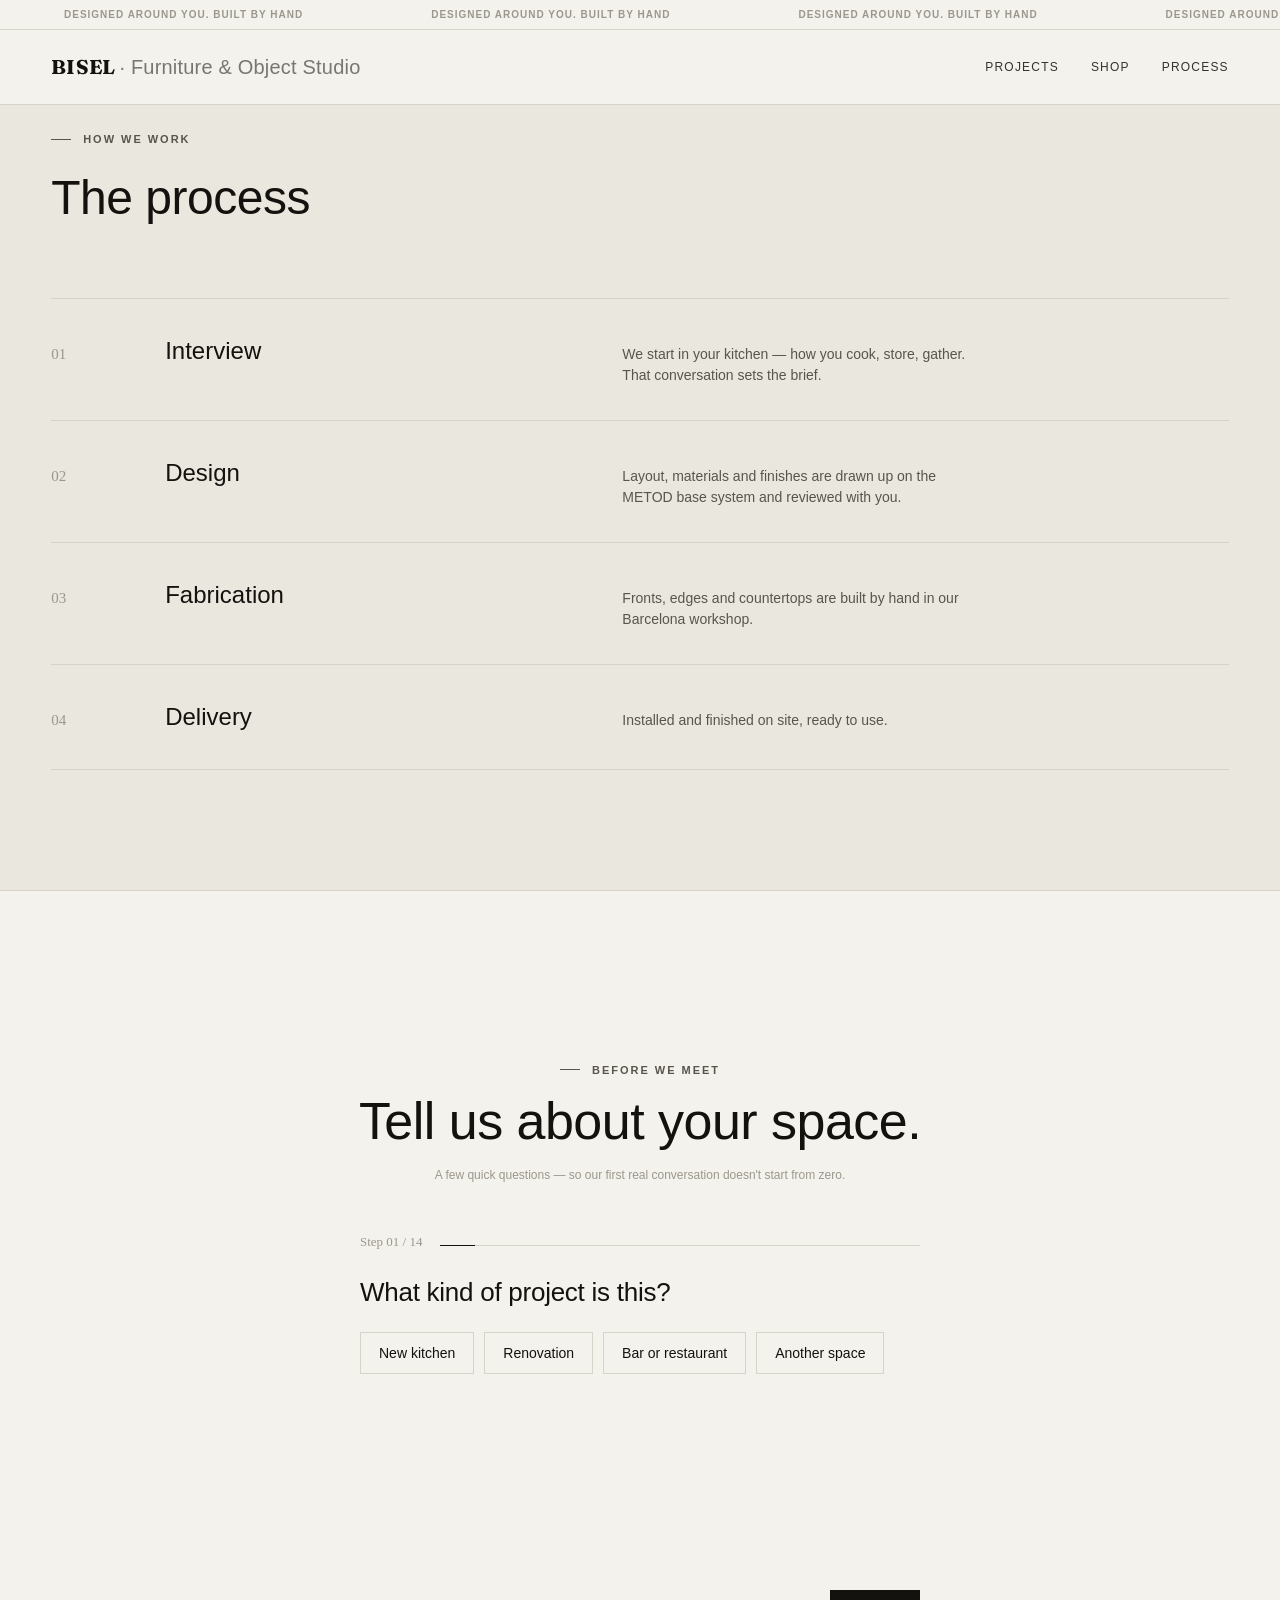
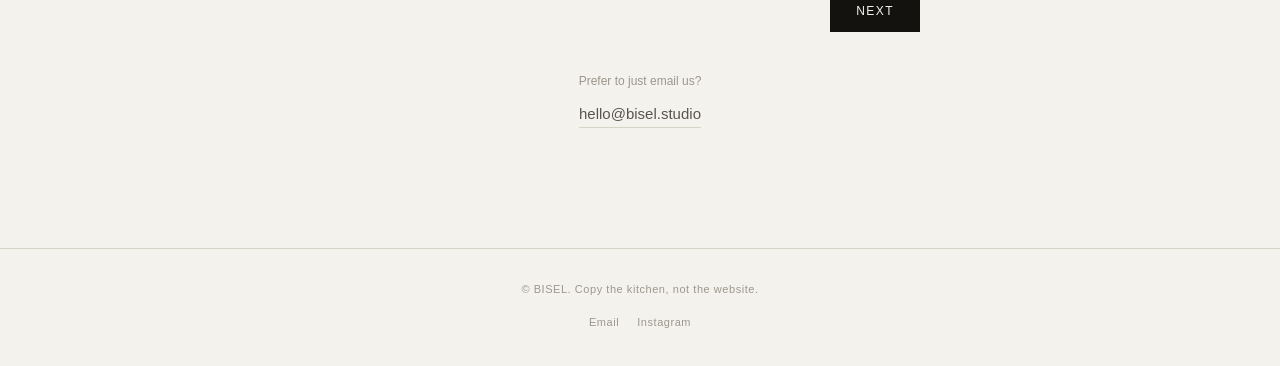
==== commit 8a7bfedc: "Remove the header "Get in touch" CTA Marco didn't like it. Header is back to just wordmark + nav on " ====
--- a/process.html
+++ b/process.html
@@ -43,14 +43,11 @@
 
   <header class="site-header">
     <a href="index.html" class="wordmark">BISEL <span>· Furniture &amp; Object Studio</span></a>
-    <div class="header-right">
-      <nav class="site-nav">
+    <nav class="site-nav">
       <a href="projects.html">Projects</a>
       <a href="shop.html">Shop</a>
       <a href="process.html" class="is-active">Process</a>
       </nav>
-      <a class="header-cta" href="process.html#contact">Get in touch</a>
-    </div>
   </header>
 
   <main id="top">
--- a/bisel.css
+++ b/bisel.css
@@ -141,7 +141,6 @@
     text-transform: none; /* Fraunces en mayúsculas sostenidas pierde carácter */
   }
   .wordmark span{ font-family: var(--font); opacity:.55; font-weight: 400; }
-  .header-right{ display:flex; align-items:center; gap: 32px; }
   .site-nav{ display:flex; gap: 32px; }
   .site-nav a{
     font-size: 12px;
@@ -151,28 +150,11 @@
     opacity: .85;
   }
   .site-nav a:hover{ opacity: 1; }
-  /* Persistent CTA — always visible in the fixed header, so "Get in
-     touch" doesn't depend on scrolling to the Proposal section. */
-  .header-cta{
-    font-family: var(--font);
-    font-size: 11px;
-    font-weight: 600;
-    letter-spacing: .1em;
-    text-transform: uppercase;
-    text-decoration: none;
-    background: var(--ink);
-    color: var(--bg);
-    padding: 10px 18px;
-    transition: opacity .25s var(--ease);
-  }
-  .header-cta:hover{ opacity: .82; }
   @media (max-width: 640px){
     .site-header{ padding: 16px var(--gutter); }
     .wordmark span{ display: none; }
-    .header-right{ gap: 14px; }
     .site-nav{ gap: 14px; }
     .site-nav a{ font-size: 10.5px; }
-    .header-cta{ padding: 8px 12px; font-size: 10px; }
   }
 
   /* ============================================================
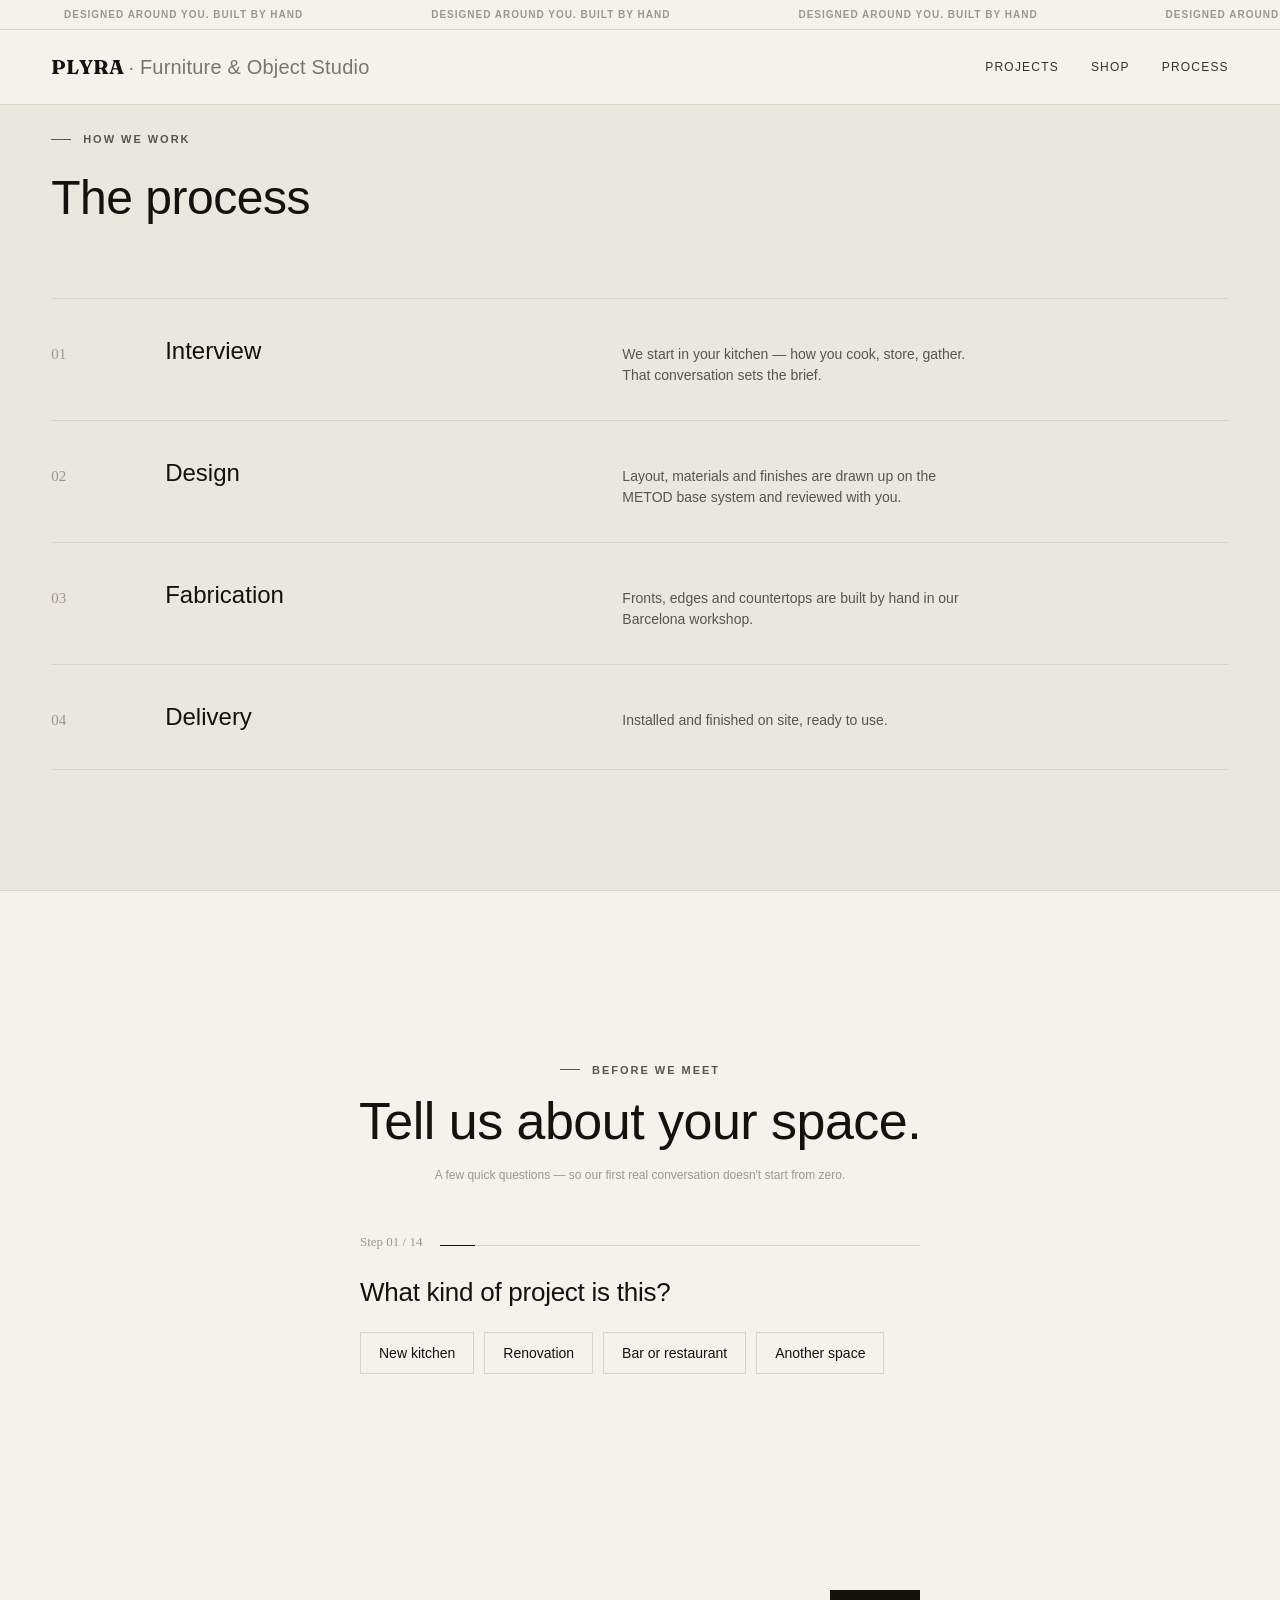
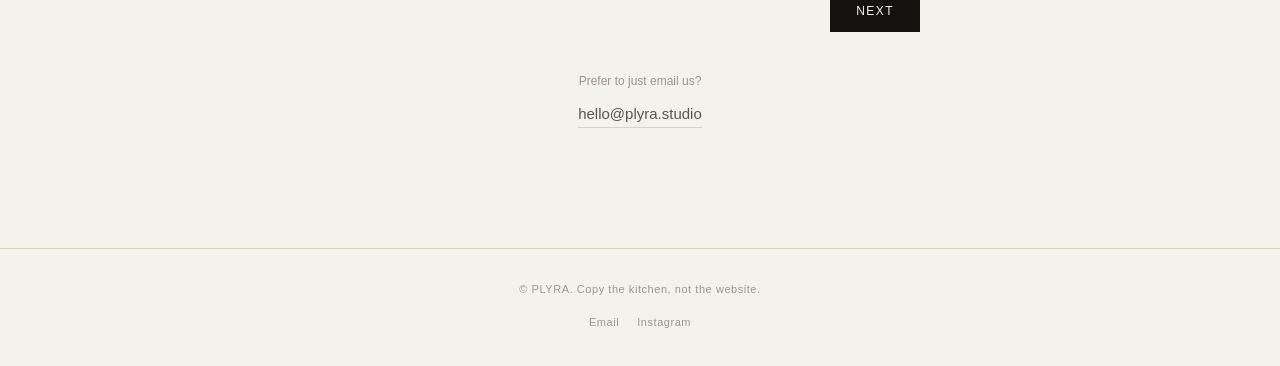
==== commit aae014c5: "Revert rebrand: back to PLYRA Marco: "volvamos al branding de plyra." Reversed the BISEL rebrand exa" ====
--- a/process.html
+++ b/process.html
@@ -3,20 +3,20 @@
 <head>
 <meta charset="UTF-8">
 <meta name="viewport" content="width=device-width, initial-scale=1.0">
-<title>BISEL — Process & Contact</title>
-<meta name="description" content="BISEL is a Barcelona-based furniture and object studio designing and fabricating kitchens and living spaces.">
+<title>PLYRA — Process & Contact</title>
+<meta name="description" content="PLYRA is a Barcelona-based furniture and object studio designing and fabricating kitchens and living spaces.">
 <!-- og:url and og:image are relative for now — swap to absolute URLs
      (https://your-domain/...) once the final Vercel/custom domain is
      confirmed, or link-preview crawlers (WhatsApp, Instagram) won't
      resolve them. -->
 <meta property="og:type" content="website">
-<meta property="og:title" content="BISEL — Process">
-<meta property="og:description" content="BISEL is a Barcelona-based furniture and object studio designing and fabricating kitchens and living spaces.">
+<meta property="og:title" content="PLYRA — Process">
+<meta property="og:description" content="PLYRA is a Barcelona-based furniture and object studio designing and fabricating kitchens and living spaces.">
 <meta property="og:image" content="images/PLYRA%20KITCHEN%20019.png">
 <link rel="preconnect" href="https://fonts.googleapis.com">
 <link rel="preconnect" href="https://fonts.gstatic.com" crossorigin>
 <link href="https://fonts.googleapis.com/css2?family=Fraunces:wght@700&display=swap" rel="stylesheet">
-<link rel="stylesheet" href="bisel.css">
+<link rel="stylesheet" href="plyra.css">
 </head>
 <body>
 
@@ -42,7 +42,7 @@
   </div>
 
   <header class="site-header">
-    <a href="index.html" class="wordmark">BISEL <span>· Furniture &amp; Object Studio</span></a>
+    <a href="index.html" class="wordmark">PLYRA <span>· Furniture &amp; Object Studio</span></a>
     <nav class="site-nav">
       <a href="projects.html">Projects</a>
       <a href="shop.html">Shop</a>
@@ -165,12 +165,12 @@
 
               <div class="wizard-step" data-step="4">
                 <h3>Vínculo — joint &amp; connection style</h3>
-                <p class="wizard-coming-soon">Coming soon — we're still photographing the joint details that make each BISEL piece hold together. This step will let you choose one once it's ready.</p>
+                <p class="wizard-coming-soon">Coming soon — we're still photographing the joint details that make each PLYRA piece hold together. This step will let you choose one once it's ready.</p>
               </div>
 
               <div class="wizard-step" data-step="5">
                 <h3>Herraje — hardware &amp; pulls</h3>
-                <p class="wizard-coming-soon">Coming soon — BISEL's own drawer pulls and hardware are still in design. This step will let you choose a style once they exist.</p>
+                <p class="wizard-coming-soon">Coming soon — PLYRA's own drawer pulls and hardware are still in design. This step will let you choose a style once they exist.</p>
               </div>
 
               <div class="wizard-step" data-step="6" data-key="location" data-type="single">
@@ -280,7 +280,7 @@
 
         <div class="contact-direct">
           <p class="form-note">Prefer to just email us?</p>
-          <a href="mailto:hello@bisel.studio">hello@bisel.studio</a>
+          <a href="mailto:hello@plyra.studio">hello@plyra.studio</a>
         </div>
       </div>
     </section>
@@ -289,13 +289,13 @@
   </main>
 
   <footer class="site-footer">
-    <span>© BISEL. Copy the kitchen, not the website.</span>
+    <span>© PLYRA. Copy the kitchen, not the website.</span>
     <div class="footer-links">
-      <a href="mailto:hello@bisel.studio">Email</a>
+      <a href="mailto:hello@plyra.studio">Email</a>
       <a href="#" onclick="return false;">Instagram</a>
     </div>
   </footer>
 
-  <script src="bisel.js"></script>
+  <script src="plyra.js"></script>
 </body>
 </html>
--- a/plyra.css
+++ b/plyra.css
@@ -0,0 +1,1058 @@
+
+  /* ============================================================
+     DESIGN SYSTEM — PLACEHOLDER
+     This is a neutral placeholder system (type, spacing, color).
+     Swap the tokens below once Maru delivers the final PLYRA
+     design system. Everything references these variables so a
+     restyle is mostly a token edit, not a rebuild.
+     ============================================================ */
+  :root{
+    --bg:            #F4F2ED;
+    --bg-alt:        #EAE7DF;
+    --ink:           #14120F;
+    --ink-soft:      #58554D;
+    --ink-faint:     #9C978C;
+    --line:          #D8D3C7;
+    --line-strong:   #14120F;
+    --white:         #FFFFFF;
+
+    --font:          -apple-system, BlinkMacSystemFont, "Segoe UI", "Helvetica Neue", Helvetica, Arial, sans-serif;
+    --font-serif:    Georgia, "Times New Roman", serif; /* placeholder editorial serif for large numerals only */
+    --font-display:  'Fraunces', Georgia, serif;
+
+    --container:     1280px;
+    --gutter:        clamp(20px, 4vw, 64px);
+
+    --ease:          cubic-bezier(.22,.61,.36,1);
+  }
+
+  *{ box-sizing: border-box; }
+  html{ scroll-behavior: smooth; }
+  body{
+    margin:0;
+    background: var(--bg);
+    color: var(--ink);
+    font-family: var(--font);
+    font-size: 16px;
+    line-height: 1.5;
+    -webkit-font-smoothing: antialiased;
+  }
+  img{ max-width:100%; display:block; }
+  a{ color: inherit; }
+  section{ position: relative; }
+
+  .eyebrow{
+    display:flex; align-items:center; gap:12px;
+    font-size: 11px;
+    letter-spacing: .18em;
+    text-transform: uppercase;
+    color: var(--ink-soft);
+    font-weight: 600;
+  }
+  .eyebrow::before{
+    content:"";
+    width: 20px; height: 1px;
+    background: var(--ink-soft);
+  }
+
+  .container{
+    max-width: var(--container);
+    margin: 0 auto;
+    padding: 0 var(--gutter);
+  }
+
+  /* reveal-on-scroll (subtle, editorial — not flashy) */
+  .reveal{
+    opacity: 0;
+    transform: translateY(18px);
+    transition: opacity .8s var(--ease), transform .8s var(--ease);
+  }
+  .reveal.is-visible{
+    opacity: 1;
+    transform: translateY(0);
+  }
+
+  /* ============================================================
+     HEADER
+     ============================================================ */
+  /* Super-header — an ambient ribbon above the nav, not a headline.
+     Near-imperceptible scroll (55s/loop), low-contrast muted type on
+     the page background so it recedes instead of competing with the
+     wordmark/nav in .site-header below it. Fixed alongside the header
+     rather than scrolling away, so it reads as one calm top strip.
+     Two identical halves back to back so -50% translateX loops
+     seamlessly regardless of viewport width. */
+  .super-header{
+    position: fixed;
+    top: 0; left: 0; right: 0;
+    z-index: 60;
+    height: 30px;
+    background: var(--bg);
+    border-bottom: 1px solid var(--line);
+    overflow: hidden;
+    display:flex;
+    align-items:center;
+  }
+  .super-header-track{
+    display:flex;
+    white-space:nowrap;
+    animation: super-header-scroll 55s linear infinite;
+    will-change: transform;
+  }
+  .super-header-half{ display:flex; }
+  .super-header-track span{
+    padding: 0 64px;
+    font-size: 10px;
+    font-weight: 600;
+    letter-spacing: .1em;
+    text-transform: uppercase;
+    color: var(--ink-faint);
+    flex-shrink:0;
+  }
+  @keyframes super-header-scroll{
+    from{ transform: translateX(0); }
+    to{ transform: translateX(-50%); }
+  }
+  @media (prefers-reduced-motion: reduce){
+    .super-header-track{ animation: none; }
+  }
+
+  /* Solid from the start — the hero is a light wood/plywood photo pair,
+     so white-on-transparent text lost legibility over it. Opaque bar,
+     dark text, always. */
+  .site-header{
+    position: fixed;
+    top: 30px; left: 0; right: 0;
+    z-index: 50;
+    display:flex;
+    align-items:center;
+    justify-content: space-between;
+    padding: 22px var(--gutter);
+    background: var(--bg);
+    border-bottom: 1px solid var(--line);
+  }
+  .site-header, .site-header a{ color: var(--ink); }
+  .wordmark{
+    font-family: var(--font-display);
+    font-size: 20px;
+    font-weight: 700;
+    letter-spacing: .01em;
+    text-decoration: none;
+    text-transform: none; /* Fraunces en mayúsculas sostenidas pierde carácter */
+  }
+  .wordmark span{ font-family: var(--font); opacity:.55; font-weight: 400; }
+  .site-nav{ display:flex; gap: 32px; }
+  .site-nav a{
+    font-size: 12px;
+    letter-spacing: .1em;
+    text-transform: uppercase;
+    text-decoration:none;
+    opacity: .85;
+  }
+  .site-nav a:hover{ opacity: 1; }
+  @media (max-width: 640px){
+    .site-header{ padding: 16px var(--gutter); }
+    .wordmark span{ display: none; }
+    .site-nav{ gap: 14px; }
+    .site-nav a{ font-size: 10.5px; }
+  }
+
+  /* ============================================================
+     HERO
+     ============================================================ */
+  /* Split hero — a macro detail (the cabinet edge / "el canto") paired
+     with the wide room shot, Reform-style. Two full-height panels,
+     each with its own label + link, no scroll cue needed since the
+     two CTAs already point the visitor where to go. */
+  /* Reform doesn't run these full-bleed to 100vh — stopping short lets
+     a sliver of the next section peek in and keeps the crop centered
+     instead of stretching into an overly wide slice of the render. */
+  .hero-split{
+    display:flex;
+    height:88vh;
+  }
+  .hero-panel{
+    position:relative;
+    flex:1 1 50%;
+    overflow:hidden;
+    background:#1b1b1b;
+  }
+  /* Wrapper carries the hover-zoom; the media inside keeps its own
+     ambient breathing animation running the whole time. Nested
+     transforms compose, so hover always reads as "zoom in a bit
+     further from wherever it already is" — exactly like the carousel
+     cards — instead of snapping to a fixed scale that could be
+     smaller than the animation's current frame (which briefly looked
+     like a zoom-OUT). */
+  .hero-panel-media-wrap{
+    position:absolute;
+    inset:0;
+    overflow:hidden;
+    transition: transform 1.2s var(--ease);
+  }
+  .hero-panel:hover .hero-panel-media-wrap{
+    transform: scale(1.035);
+  }
+  .hero-panel-media{
+    position:absolute;
+    inset:0;
+    width:100%;
+    height:100%;
+    object-fit:cover;
+    object-position:center;
+    animation: hero-panel-zoom 16s ease-in-out infinite alternate;
+    will-change: transform;
+  }
+  @keyframes hero-panel-zoom{
+    from{ transform: scale(1); }
+    to{ transform: scale(1.1); }
+  }
+  @media (prefers-reduced-motion: reduce){
+    .hero-panel-media,
+    .proposal-media img.proposal-media-fill{ animation: none; }
+  }
+  /* Nudge the detail shot's crop so the corner/joint sits centered in
+     its own panel instead of skewed toward the seam. */
+  .hero-panel-detail .hero-panel-media{
+    object-position: 65% 35%;
+  }
+  /* The context render is a wide 16:9 front elevation; this one is
+     already a fairly symmetric straight-on shot, so just nudge up
+     slightly to favor the cabinetry/hood over the floor. */
+  .hero-panel-context .hero-panel-media{
+    object-position: 100% 42%;
+  }
+  /* Stand-in for the real canto macro shot Marco will drop in — same
+     diagonal-hatch language the site already uses for pending assets. */
+  .hero-panel-placeholder{
+    display:flex;
+    align-items:center;
+    justify-content:center;
+    text-align:center;
+    background: repeating-linear-gradient(135deg, #2a2a2a, #2a2a2a 10px, #333 10px, #333 11px);
+  }
+  .hero-panel-placeholder span{
+    font-size:11px;
+    letter-spacing:.1em;
+    text-transform:uppercase;
+    color:rgba(255,255,255,.65);
+    max-width:22ch;
+    padding:0 20px;
+  }
+  .hero-panel-scrim{
+    position:absolute;
+    left:0; right:0; bottom:0;
+    height:40%;
+    background:linear-gradient(to top, rgba(0,0,0,.5), rgba(0,0,0,0));
+    pointer-events:none;
+  }
+  .hero-panel-copy{
+    position:absolute;
+    left:var(--gutter);
+    bottom:clamp(28px, 4vw, 44px);
+    z-index:2;
+    color:#fff;
+  }
+  .hero-panel-label{
+    display:block;
+    font-size:11px;
+    font-weight:600;
+    letter-spacing:.14em;
+    text-transform:uppercase;
+    color:rgba(255,255,255,.85);
+    margin-bottom:6px;
+  }
+  .hero-panel-copy a{
+    display:inline-flex;
+    gap:8px;
+    font-size:14px;
+    font-weight:600;
+    color:#fff;
+    text-decoration:none;
+    border-bottom:1px solid rgba(255,255,255,.7);
+    padding-bottom:4px;
+    text-shadow:0 2px 14px rgba(0,0,0,.35);
+    transition:border-color .25s var(--ease), transform .25s var(--ease);
+  }
+  .hero-panel-copy a:hover{ border-color:#fff; transform:translateX(4px); }
+  @media (max-width:800px){
+    .hero-split{ flex-direction:column; height:auto; }
+    .hero-panel{ flex:none; height:60vh; }
+  }
+
+  /* ============================================================
+     PROPOSAL
+     ============================================================ */
+  .proposal{
+    padding: 0;
+    border-bottom: 1px solid var(--line);
+  }
+  .proposal-split{
+    display:flex;
+    min-height: 70vh;
+  }
+  .proposal-text{
+    flex: 1 1 50%;
+    display:flex;
+    flex-direction:column;
+    justify-content:center;
+    background: var(--bg);
+    padding: clamp(50px, 6vw, 90px) var(--gutter);
+  }
+  .proposal .eyebrow{
+    color:var(--ink);
+    font-size:clamp(24px, 2.8vw, 36px);
+    font-weight:500;
+    letter-spacing:-.025em;
+    line-height:1.12;
+    text-transform:none;
+  }
+  .proposal .eyebrow::before{ display:none; }
+  .proposal h1{
+    font-family: var(--font);
+    font-weight: 500;
+    font-size: clamp(26px, 3.4vw, 42px);
+    line-height: 1.25;
+    margin: 0;
+    letter-spacing: -.01em;
+  }
+  .proposal .proposal-meta{
+    padding-top: 6px;
+  }
+  /* Right half — same treatment as the hero panels: full-bleed media,
+     subtle continuous zoom once a real photo replaces the placeholder. */
+  .proposal-media{
+    flex: 1 1 50%;
+    position:relative;
+    overflow:hidden;
+    background:#1b1b1b;
+  }
+  /* Same wrapper technique as the hero panels — hover-zoom lives on
+     the wrapper so it composes cleanly with whatever motion (ambient
+     animation or the video's own footage) is already happening
+     inside it, instead of fighting for the same transform. */
+  .proposal-media-wrap{
+    position:absolute;
+    inset:0;
+    overflow:hidden;
+    transition: transform 1.2s var(--ease);
+  }
+  .proposal-media:hover .proposal-media-wrap{
+    transform: scale(1.035);
+  }
+  .proposal-media-fill{
+    position:absolute;
+    inset:0;
+    width:100%;
+    height:100%;
+  }
+  .proposal-media img.proposal-media-fill{
+    object-fit:cover;
+    object-position: 38% 45%;
+    animation: hero-panel-zoom 16s ease-in-out infinite alternate;
+    will-change:transform;
+  }
+  /* The video already carries its own motion (someone walking into the
+     room) — skip the Ken Burns scale so the two don't fight. */
+  .proposal-media-video{
+    object-fit:cover;
+    object-position: 44% 40%;
+    animation:none;
+  }
+  .proposal-media-scrim{
+    position:absolute;
+    left:0; right:0; bottom:0;
+    height:45%;
+    background:linear-gradient(to top, rgba(0,0,0,.55), rgba(0,0,0,0));
+    pointer-events:none;
+  }
+  /* Hidden until hover, so it reads as a reveal rather than sitting
+     on the video permanently — appears anywhere the cursor enters
+     the panel, not just when it's directly over the button. */
+  .proposal-media-cta{
+    position:absolute;
+    left:var(--gutter);
+    bottom:clamp(28px, 4vw, 44px);
+    z-index:2;
+    opacity:0;
+    transform: translateY(8px);
+    transition: opacity .35s var(--ease), transform .35s var(--ease);
+    pointer-events:none;
+  }
+  .proposal-media:hover .proposal-media-cta{
+    opacity:1;
+    transform: translateY(0);
+    pointer-events:auto;
+  }
+  .proposal-media-cta .submit-btn{
+    display:inline-block;
+    text-decoration:none;
+  }
+  @media (max-width: 800px){
+    .proposal-split{ flex-direction:column; min-height:auto; }
+    .proposal-media{ height:50vh; }
+  }
+
+  /* ============================================================
+     PROJECTS — 3 collections, stacked full-bleed (one below the
+     other, not a carousel — the video didn't actually show the
+     collections, per Marco). Same text-over-photo language as the
+     hero: label + name + short desc + link, bottom-left over a scrim.
+     ============================================================ */
+  .projects{
+    padding: 0;
+    border-bottom: 1px solid var(--line);
+  }
+  .collection-block{
+    position:relative;
+    height: 90vh;
+    overflow:hidden;
+    background:#14120F;
+    border-bottom: 1px solid var(--line);
+  }
+  .collection-block:last-child{ border-bottom:none; }
+  .collection-media{
+    position:absolute;
+    inset:0;
+    width:100%;
+    height:100%;
+    object-fit:cover;
+    transition: transform 1.2s var(--ease);
+  }
+  .collection-block:hover .collection-media{ transform: scale(1.035); }
+  .collection-scrim{
+    position:absolute;
+    left:0; right:0; bottom:0;
+    height:40%;
+    background:linear-gradient(to top, rgba(0,0,0,.5), rgba(0,0,0,0));
+    pointer-events:none;
+  }
+  .collection-info{
+    position:absolute;
+    left: var(--gutter);
+    bottom: clamp(32px, 4.5vw, 48px);
+    z-index:2;
+    color:#fff;
+    display:flex;
+    flex-direction:column;
+    align-items:flex-start;
+    max-width: min(90%, 650px);
+  }
+  .collection-info .place{
+    font-size: 11px;
+    font-weight: 600;
+    letter-spacing: .16em;
+    text-transform: uppercase;
+    color: rgba(255,255,255,.9);
+    margin-bottom: 6px;
+    text-shadow: 0 1px 10px rgba(0,0,0,.8);
+  }
+  .collection-info .name{
+    font-size: clamp(28px, 3.8vw, 44px);
+    font-weight: 600;
+    letter-spacing: -.02em;
+    line-height: 1.1;
+    text-shadow: 0 2px 24px rgba(0,0,0,.85);
+  }
+  .collection-info .desc{
+    margin: 10px 0 2px;
+    font-size: clamp(13px, 1.1vw, 15px);
+    line-height: 1.55;
+    color: rgba(255,255,255,.9);
+    max-width: 50ch;
+    text-shadow: 0 2px 18px rgba(0,0,0,.85);
+  }
+  .collection-cta{
+    margin-top: 14px;
+    display: inline-flex;
+    align-items: center;
+    gap: 8px;
+    font-size: 13px;
+    font-weight: 500;
+    letter-spacing: .04em;
+    color: #fff;
+    text-decoration: none;
+    padding: 6px 0;
+    border-bottom: 1px solid rgba(255,255,255,.45);
+    transition: border-color .3s var(--ease), transform .3s var(--ease);
+  }
+  .collection-cta:hover{ border-color:#fff; transform: translateX(4px); }
+  @media (max-width:700px){
+    .collection-block{ height: 70vh; }
+  }
+
+
+  /* ============================================================
+     MATERIAL STUDIES — EDITORIAL GALLERY
+     ============================================================ */
+  .material-studies{
+    padding:clamp(88px, 12vw, 152px) 0;
+    background:var(--bg-alt);
+    border-bottom:1px solid var(--line);
+  }
+  .material-studies-head{
+    display:grid;
+    grid-template-columns:1fr 2fr;
+    gap:40px;
+    align-items:start;
+    margin-bottom:clamp(36px, 5vw, 64px);
+  }
+  .material-studies h2{
+    margin:0;
+    font-size:clamp(30px, 4vw, 50px);
+    font-weight:500;
+    letter-spacing:-.025em;
+    line-height:1.05;
+  }
+  .material-studies-intro{
+    max-width:42ch;
+    margin:0;
+    color:var(--ink-soft);
+    font-size:clamp(16px, 1.4vw, 20px);
+    line-height:1.5;
+  }
+  .material-grid{
+    display:grid;
+    grid-template-columns:repeat(12, 1fr);
+    gap:clamp(12px, 2vw, 28px);
+  }
+  .material-card{ margin:0; overflow:hidden; background:var(--line); }
+  .material-card:nth-child(1), .material-card:nth-child(4){ grid-column:span 7; }
+  .material-card:nth-child(2), .material-card:nth-child(3){ grid-column:span 5; }
+  .material-card img{
+    width:100%;
+    height:100%;
+    min-height:clamp(260px, 35vw, 500px);
+    object-fit:cover;
+    transition:transform .8s var(--ease);
+  }
+  .material-card:hover img{ transform:scale(1.025); }
+  @media (max-width:700px){
+    .material-studies-head{ grid-template-columns:1fr; gap:18px; }
+    .material-card:nth-child(n){ grid-column:span 12; }
+    .material-card img{ min-height:260px; }
+  }
+
+  /* ============================================================
+     EXPLORE — Home page only, 3 cards pointing to the other pages.
+     Modeled on .shop-grid/.shop-card (same grid-of-cards, hairline
+     gaps, placeholder-thumb convention) so it reads as today's
+     design language, not the older multi-page reference draft.
+     ============================================================ */
+  .explore{
+    padding: clamp(70px, 10vw, 120px) 0;
+    border-bottom: 1px solid var(--line);
+  }
+  .explore .section-head{
+    margin-bottom: 40px;
+  }
+  .explore h2{
+    font-weight: 500;
+    font-size: clamp(28px, 4vw, 48px);
+    margin: 14px 0 0;
+    letter-spacing: -.01em;
+  }
+  .explore-grid{
+    display:grid;
+    grid-template-columns: repeat(3, 1fr);
+    gap: 2px;
+    background: var(--line);
+  }
+  .explore-card{
+    background: var(--bg);
+    position:relative;
+    overflow:hidden;
+    display:flex;
+    flex-direction:column;
+    text-decoration:none;
+    color:inherit;
+  }
+  .explore-card .thumb{
+    position:relative;
+    aspect-ratio: 4/3;
+    overflow:hidden;
+    background: var(--bg-alt);
+  }
+  .explore-card .thumb img{
+    width:100%; height:100%;
+    object-fit:cover;
+    transition: transform .8s var(--ease);
+  }
+  .explore-card:hover .thumb img{ transform: scale(1.045); }
+  .explore-card .thumb.placeholder{
+    display:flex;
+    align-items:center;
+    justify-content:center;
+    text-align:center;
+    background:
+      repeating-linear-gradient(135deg, var(--bg-alt), var(--bg-alt) 10px, #E1DDD2 10px, #E1DDD2 11px);
+  }
+  .explore-card .thumb.placeholder span{
+    font-size: 10px;
+    letter-spacing: .12em;
+    text-transform: uppercase;
+    color: var(--ink-faint);
+    background: var(--bg);
+    padding: 8px 12px;
+  }
+  .explore-card .meta{
+    padding: 20px 22px 24px;
+    display:flex;
+    flex-direction:column;
+    gap: 6px;
+  }
+  .explore-card .meta .name{
+    font-size: 17px;
+    font-weight: 500;
+  }
+  .explore-card .meta .place{
+    font-size: 12px;
+    color: var(--ink-soft);
+  }
+  .explore-card:hover .meta .place{ color: var(--ink); }
+  @media (max-width: 860px){
+    .explore-grid{ grid-template-columns: 1fr; }
+  }
+
+  /* ============================================================
+     SHOP (small objects — 3-item launch)
+     ============================================================ */
+  .shop{
+    padding: clamp(70px, 10vw, 120px) 0;
+    border-bottom: 1px solid var(--line);
+  }
+  .shop .section-head{
+    display:flex;
+    justify-content:space-between;
+    align-items:flex-end;
+    gap: 24px;
+    flex-wrap: wrap;
+    margin-bottom: 40px;
+  }
+  .shop h2{
+    font-weight: 500;
+    font-size: clamp(28px, 4vw, 48px);
+    margin: 14px 0 0;
+    letter-spacing: -.01em;
+  }
+  .shop-grid{
+    display:grid;
+    grid-template-columns: repeat(3, 1fr);
+    gap: 2px;
+    background: var(--line);
+  }
+  .shop-card{
+    background: var(--bg);
+    position:relative;
+    overflow:hidden;
+    display:flex;
+    flex-direction:column;
+  }
+  .shop-card .thumb{
+    position:relative;
+    aspect-ratio: 1/1;
+    overflow:hidden;
+    background: var(--bg-alt);
+  }
+  .shop-card .thumb img{
+    width:100%; height:100%;
+    object-fit:cover;
+    transition: transform .8s var(--ease);
+  }
+  .shop-card:hover .thumb img{ transform: scale(1.045); }
+  /* Placeholder state — remove this block and drop a real <img> in once product photos exist */
+  .shop-card .thumb.placeholder{
+    display:flex;
+    align-items:center;
+    justify-content:center;
+    text-align:center;
+    background:
+      repeating-linear-gradient(135deg, var(--bg-alt), var(--bg-alt) 10px, #E1DDD2 10px, #E1DDD2 11px);
+  }
+  .shop-card .thumb.placeholder span{
+    font-size: 10px;
+    letter-spacing: .12em;
+    text-transform: uppercase;
+    color: var(--ink-faint);
+    background: var(--bg);
+    padding: 8px 12px;
+    line-height: 1.6;
+    max-width: 70%;
+  }
+  .shop-card .meta{
+    padding: 18px 20px 22px;
+    display:flex;
+    flex-direction:column;
+    gap: 10px;
+    flex:1;
+  }
+  .shop-card .meta .name{
+    font-size: 15px;
+    font-weight: 500;
+  }
+  .shop-card .meta .price{
+    font-size: 13px;
+    color: var(--ink-soft);
+  }
+  .shop-card .meta .buy-btn{
+    margin-top: auto;
+    align-self:flex-start;
+    font-family: var(--font);
+    font-size: 11px;
+    letter-spacing: .1em;
+    text-transform: uppercase;
+    background: var(--ink);
+    color: var(--bg);
+    border: none;
+    padding: 11px 20px;
+    cursor:pointer;
+    text-decoration:none;
+    display:inline-block;
+    transition: opacity .25s var(--ease);
+  }
+  .shop-card .meta .buy-btn:hover{ opacity: .82; }
+  .shop-card .meta .buy-btn[disabled],
+  .shop-card .meta .buy-btn.is-disabled{
+    opacity: .45;
+    cursor: default;
+    pointer-events: none;
+  }
+  .shop-note{
+    margin-top: 22px;
+    font-size: 12px;
+    color: var(--ink-faint);
+  }
+  @media (max-width: 860px){
+    .shop-grid{ grid-template-columns: 1fr; }
+  }
+
+  /* ============================================================
+     PROCESS
+     ============================================================ */
+  .process{
+    padding: clamp(70px, 10vw, 120px) 0;
+    border-bottom: 1px solid var(--line);
+    background: var(--bg-alt);
+  }
+  .process h2{
+    font-weight: 500;
+    font-size: clamp(28px, 4vw, 48px);
+    margin: 14px 0 0 0;
+    letter-spacing: -.01em;
+  }
+  .process-list{
+    margin-top: clamp(40px, 6vw, 64px);
+    border-top: 1px solid var(--line);
+  }
+  .process-step{
+    display:grid;
+    grid-template-columns: 90px 1fr 1.4fr;
+    gap: 24px;
+    padding: clamp(22px, 3vw, 34px) 0;
+    border-bottom: 1px solid var(--line);
+    align-items:baseline;
+  }
+  .process-step .step-num{
+    font-family: var(--font-serif);
+    font-size: 15px;
+    color: var(--ink-faint);
+  }
+  .process-step .step-name{
+    font-size: clamp(18px, 2.2vw, 24px);
+    font-weight: 500;
+  }
+  .process-step .step-desc{
+    font-size: 14px;
+    color: var(--ink-soft);
+    max-width: 46ch;
+  }
+  @media (max-width: 700px){
+    .process-step{ grid-template-columns: 40px 1fr; }
+    .process-step .step-desc{ grid-column: 2 / -1; margin-top: 6px; }
+  }
+
+  /* ============================================================
+     CONTACT — pre-screen wizard. NOT the in-person "Interview" from
+     Process (see brief) — framed as a quick snapshot before a real
+     conversation happens, one question per screen, sliding carousel.
+     ============================================================ */
+  .contact{
+    padding: clamp(90px, 14vw, 160px) 0 clamp(70px, 10vw, 120px);
+  }
+  .contact-head{
+    max-width: 640px;
+    margin: 0 auto;
+    text-align:center;
+  }
+  .contact h2{
+    font-weight: 500;
+    font-size: clamp(30px, 4.4vw, 52px);
+    line-height: 1.15;
+    margin: 14px 0 0;
+    letter-spacing: -.01em;
+  }
+  .contact-head .form-note{
+    margin: 14px 0 0;
+  }
+  .contact-direct{
+    margin-top: 40px;
+    text-align:center;
+  }
+  .contact-direct a{
+    display:inline-block;
+    font-size: 15px;
+    text-decoration:none;
+    border-bottom: 1px solid var(--line);
+    padding-bottom: 2px;
+    color: var(--ink-soft);
+  }
+  .submit-btn{
+    align-self:flex-start;
+    margin-top: 8px;
+    font-family: var(--font);
+    font-size: 12px;
+    letter-spacing: .12em;
+    text-transform: uppercase;
+    background: var(--ink);
+    color: var(--bg);
+    border: none;
+    padding: 14px 26px;
+    cursor:pointer;
+    transition: opacity .25s var(--ease);
+  }
+  .submit-btn:hover{ opacity: .82; }
+  .submit-btn:disabled{ opacity:.4; cursor:default; }
+  .form-note{
+    font-size: 12px;
+    color: var(--ink-faint);
+    margin-top: 4px;
+  }
+
+
+  /* --- Wizard shell --- */
+  .wizard{
+    max-width: 560px;
+    margin: 48px auto 0;
+  }
+  .wizard-progress{
+    display:flex;
+    align-items:baseline;
+    justify-content:space-between;
+    margin-bottom: 22px;
+  }
+  .wizard-progress-label{
+    font-family: var(--font-serif);
+    font-size: 13px;
+    color: var(--ink-faint);
+  }
+  .wizard-progress-bar{
+    position:relative;
+    flex:1 1 auto;
+    height:1px;
+    background: var(--line);
+    margin-left: 18px;
+  }
+  .wizard-progress-fill{
+    position:absolute;
+    left:0; top:0; bottom:0;
+    width:0%;
+    background: var(--ink);
+    transition: width .4s var(--ease);
+  }
+  .wizard-viewport{
+    overflow:hidden;
+  }
+  .wizard-track{
+    display:flex;
+    transition: transform .5s var(--ease);
+  }
+  .wizard-step{
+    flex: 0 0 100%;
+    min-width:0;
+  }
+  .wizard-step h3{
+    font-weight:500;
+    font-size: clamp(20px, 2.6vw, 26px);
+    letter-spacing:-.01em;
+    margin: 0 0 20px;
+  }
+  .wizard-choices{
+    display:flex;
+    flex-wrap:wrap;
+    gap:10px;
+  }
+  .wizard-choice{
+    font-family: var(--font);
+    font-size: 14px;
+    color: var(--ink);
+    background:none;
+    border: 1px solid var(--line);
+    padding: 12px 18px;
+    cursor:pointer;
+    transition: border-color .25s var(--ease), background-color .25s var(--ease);
+  }
+  .wizard-choice:hover{ border-color: var(--ink-soft); }
+  .wizard-choice.active{
+    border-color: var(--ink);
+    background: var(--bg-alt);
+    font-weight:600;
+  }
+  /* Layout-shape step — same simple line-icon device as before,
+     just reused here as one wizard step instead of its own section. */
+  .wizard-choice-icon{
+    display:flex;
+    flex-direction:column;
+    align-items:center;
+    gap:10px;
+    width: 100px;
+    padding: 16px 8px 12px;
+    background:none;
+    border: 1px solid var(--line);
+    cursor:pointer;
+    font-family: var(--font);
+    transition: border-color .25s var(--ease), background-color .25s var(--ease);
+  }
+  .wizard-choice-icon:hover{ border-color: var(--ink-soft); }
+  .wizard-choice-icon svg{ width:48px; height:48px; }
+  .wizard-choice-icon svg rect{
+    fill:none;
+    stroke: var(--ink-faint);
+    stroke-width: 3;
+    transition: stroke .25s var(--ease);
+  }
+  .wizard-choice-icon span{
+    font-size: 10.5px;
+    letter-spacing: .06em;
+    text-transform: uppercase;
+    color: var(--ink-soft);
+  }
+  .wizard-choice-icon.active{ border-color: var(--ink); background: var(--bg-alt); }
+  .wizard-choice-icon.active svg rect{ stroke: var(--ink); }
+  .wizard-choice-icon.active span{ color: var(--ink); font-weight:600; }
+
+  /* Acabado step — same button shell, a real finish photo instead
+     of an icon. */
+  .wizard-choice-photo{
+    display:flex;
+    flex-direction:column;
+    align-items:stretch;
+    gap:8px;
+    width: 120px;
+    padding: 6px;
+    background:none;
+    border: 1px solid var(--line);
+    cursor:pointer;
+    font-family: var(--font);
+    transition: border-color .25s var(--ease), background-color .25s var(--ease);
+  }
+  .wizard-choice-photo:hover{ border-color: var(--ink-soft); }
+  .wizard-choice-photo img{
+    width:100%;
+    aspect-ratio: 4/3;
+    object-fit:cover;
+  }
+  .wizard-choice-photo span{
+    font-size: 10.5px;
+    letter-spacing: .06em;
+    text-transform: uppercase;
+    color: var(--ink-soft);
+    padding-bottom:4px;
+    text-align:center;
+  }
+  .wizard-choice-photo.active{ border-color: var(--ink); }
+  .wizard-choice-photo.active span{ color: var(--ink); font-weight:600; }
+
+  /* Vínculo / herraje — no real content yet, just an honest note. */
+  .wizard-coming-soon{
+    color: var(--ink-faint);
+    font-size:14px;
+    line-height:1.6;
+    max-width:40ch;
+  }
+  .wizard-field input,
+  .wizard-field textarea{
+    width:100%;
+    font-family: var(--font);
+    font-size: 15px;
+    padding: 10px 0;
+    background: transparent;
+    border: none;
+    border-bottom: 1px solid var(--line);
+    color: var(--ink);
+    outline: none;
+    transition: border-color .3s var(--ease);
+    resize: vertical;
+  }
+  .wizard-field input:focus,
+  .wizard-field textarea:focus{ border-color: var(--ink); }
+  .wizard-field textarea{ min-height: 80px; }
+  .wizard-field + .wizard-field{ margin-top:18px; }
+  .wizard-field label{
+    display:block;
+    font-size: 11px;
+    letter-spacing: .1em;
+    text-transform: uppercase;
+    color: var(--ink-soft);
+    margin-bottom:6px;
+  }
+  .wizard-nav{
+    display:flex;
+    align-items:center;
+    justify-content:space-between;
+    margin-top: 32px;
+  }
+  .wizard-back{
+    font-family: var(--font);
+    font-size: 12px;
+    letter-spacing: .06em;
+    color: var(--ink-soft);
+    background:none;
+    border:none;
+    cursor:pointer;
+    padding:0;
+    visibility:hidden;
+  }
+  .wizard-back.is-visible{ visibility:visible; }
+  .wizard-closing{
+    text-align:center;
+    padding: 30px 0 6px;
+  }
+  .wizard-closing .price-note{
+    display:block;
+    font-size:11px;
+    font-weight:600;
+    letter-spacing:.1em;
+    text-transform:uppercase;
+    color: var(--ink-faint);
+    margin-bottom:10px;
+  }
+  .wizard-closing h3{
+    font-weight:500;
+    font-size: clamp(22px, 2.8vw, 30px);
+    letter-spacing:-.01em;
+    margin: 0 0 12px;
+  }
+  @media (max-width: 640px){
+    .wizard-choices{ gap:8px; }
+    .wizard-choice{ padding:10px 14px; font-size:13px; }
+  }
+
+  /* ============================================================
+     FOOTER
+     ============================================================ */
+  .site-footer{
+    border-top: 1px solid var(--line);
+    padding: 32px var(--gutter) 36px;
+    display:flex;
+    flex-direction: column;
+    align-items:center;
+    text-align:center;
+    gap: 16px;
+    font-size: 11px;
+    letter-spacing: .05em;
+    color: var(--ink-faint);
+  }
+  .site-footer a{ text-decoration:none; color: var(--ink-faint); }
+  .site-footer a:hover{ color: var(--ink); }
+  .footer-links{ display:flex; gap: 18px; }
+
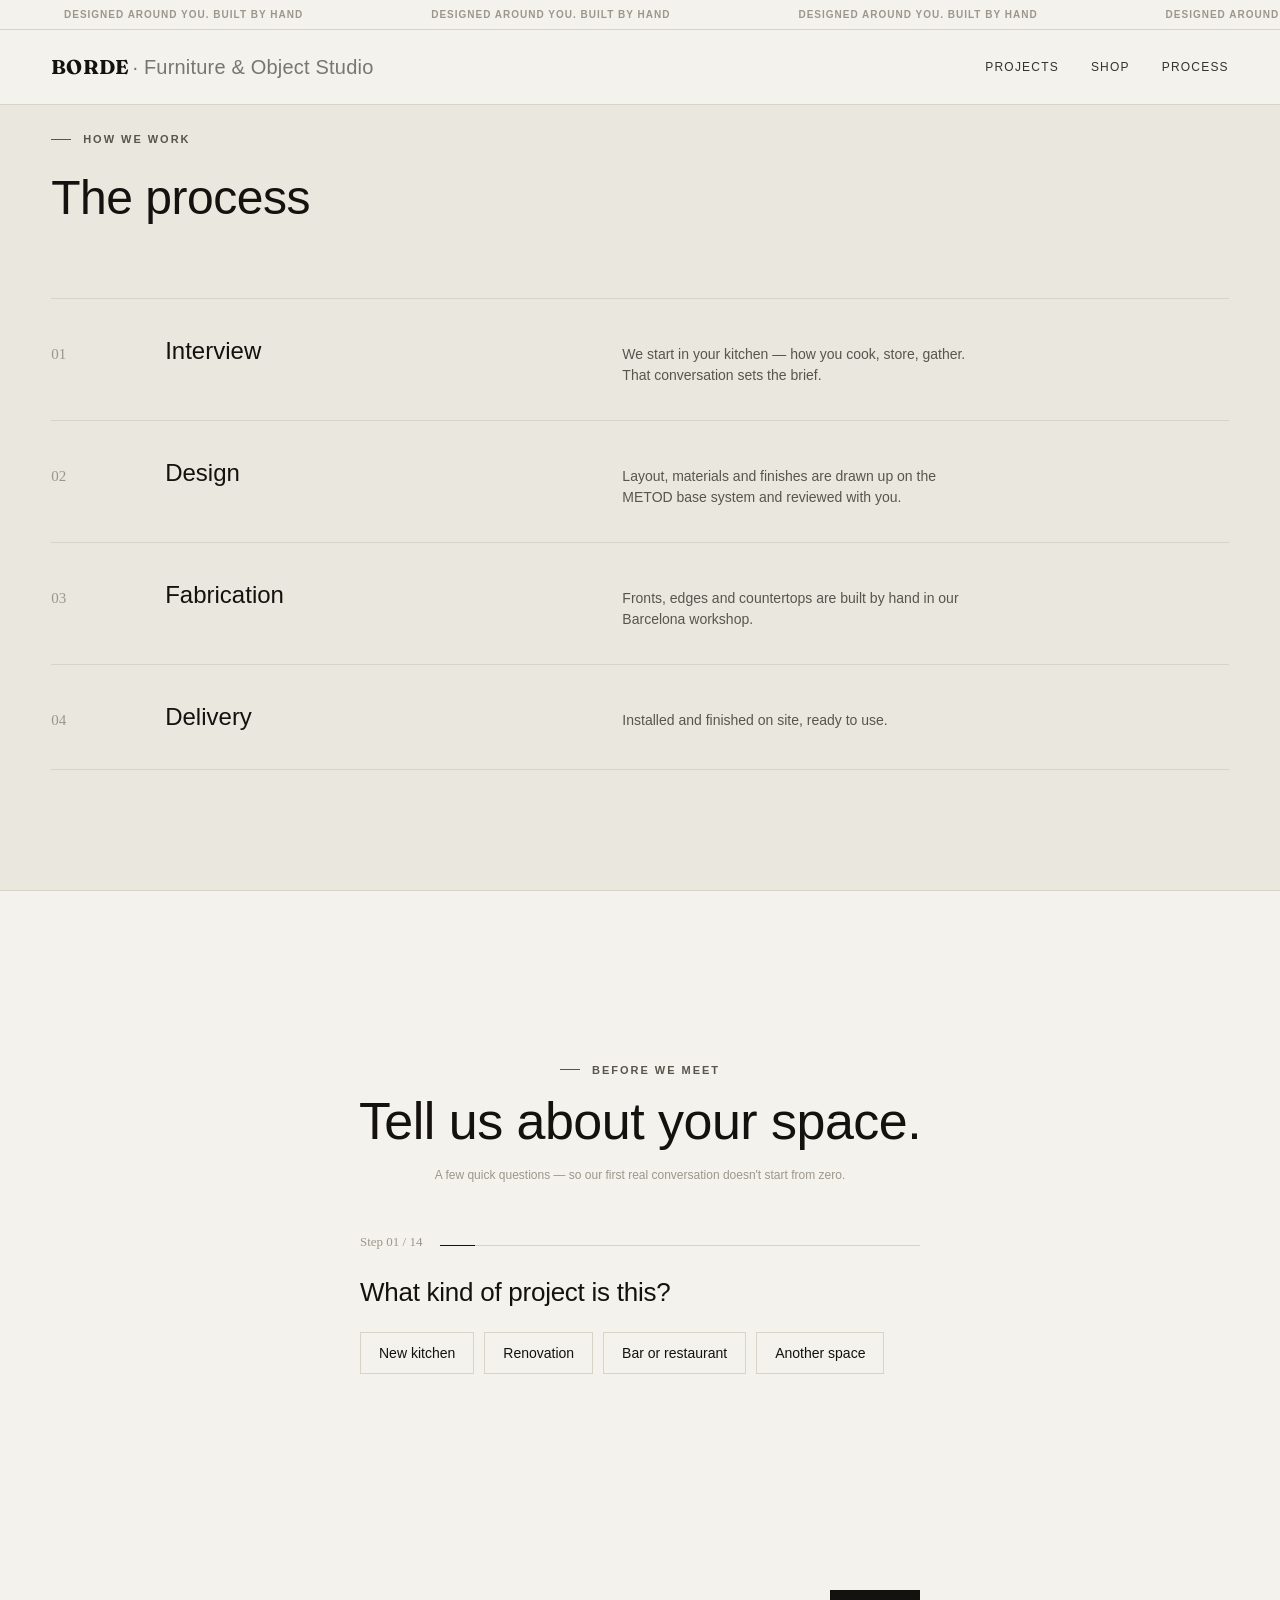
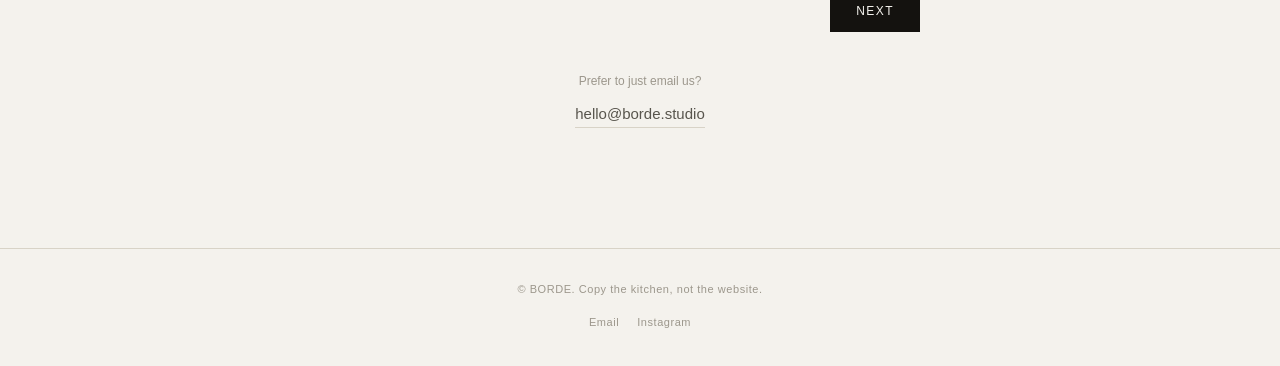
==== commit d63eede4: "Rebrand PLYRA -> BORDE, add Stage section, reframe Proposal Rebrand: wordmark, titles, meta/OG, alt " ====
--- a/process.html
+++ b/process.html
@@ -3,20 +3,20 @@
 <head>
 <meta charset="UTF-8">
 <meta name="viewport" content="width=device-width, initial-scale=1.0">
-<title>PLYRA — Process & Contact</title>
-<meta name="description" content="PLYRA is a Barcelona-based furniture and object studio designing and fabricating kitchens and living spaces.">
+<title>BORDE — Process & Contact</title>
+<meta name="description" content="BORDE is a Barcelona-based furniture and object studio designing and fabricating kitchens and living spaces.">
 <!-- og:url and og:image are relative for now — swap to absolute URLs
      (https://your-domain/...) once the final Vercel/custom domain is
      confirmed, or link-preview crawlers (WhatsApp, Instagram) won't
      resolve them. -->
 <meta property="og:type" content="website">
-<meta property="og:title" content="PLYRA — Process">
-<meta property="og:description" content="PLYRA is a Barcelona-based furniture and object studio designing and fabricating kitchens and living spaces.">
+<meta property="og:title" content="BORDE — Process">
+<meta property="og:description" content="BORDE is a Barcelona-based furniture and object studio designing and fabricating kitchens and living spaces.">
 <meta property="og:image" content="images/PLYRA%20KITCHEN%20019.png">
 <link rel="preconnect" href="https://fonts.googleapis.com">
 <link rel="preconnect" href="https://fonts.gstatic.com" crossorigin>
 <link href="https://fonts.googleapis.com/css2?family=Fraunces:wght@700&display=swap" rel="stylesheet">
-<link rel="stylesheet" href="plyra.css">
+<link rel="stylesheet" href="borde.css">
 </head>
 <body>
 
@@ -42,7 +42,7 @@
   </div>
 
   <header class="site-header">
-    <a href="index.html" class="wordmark">PLYRA <span>· Furniture &amp; Object Studio</span></a>
+    <a href="index.html" class="wordmark">BORDE <span>· Furniture &amp; Object Studio</span></a>
     <nav class="site-nav">
       <a href="projects.html">Projects</a>
       <a href="shop.html">Shop</a>
@@ -165,12 +165,12 @@
 
               <div class="wizard-step" data-step="4">
                 <h3>Vínculo — joint &amp; connection style</h3>
-                <p class="wizard-coming-soon">Coming soon — we're still photographing the joint details that make each PLYRA piece hold together. This step will let you choose one once it's ready.</p>
+                <p class="wizard-coming-soon">Coming soon — we're still photographing the joint details that make each BORDE piece hold together. This step will let you choose one once it's ready.</p>
               </div>
 
               <div class="wizard-step" data-step="5">
                 <h3>Herraje — hardware &amp; pulls</h3>
-                <p class="wizard-coming-soon">Coming soon — PLYRA's own drawer pulls and hardware are still in design. This step will let you choose a style once they exist.</p>
+                <p class="wizard-coming-soon">Coming soon — BORDE's own drawer pulls and hardware are still in design. This step will let you choose a style once they exist.</p>
               </div>
 
               <div class="wizard-step" data-step="6" data-key="location" data-type="single">
@@ -280,7 +280,7 @@
 
         <div class="contact-direct">
           <p class="form-note">Prefer to just email us?</p>
-          <a href="mailto:hello@plyra.studio">hello@plyra.studio</a>
+          <a href="mailto:hello@borde.studio">hello@borde.studio</a>
         </div>
       </div>
     </section>
@@ -289,13 +289,13 @@
   </main>
 
   <footer class="site-footer">
-    <span>© PLYRA. Copy the kitchen, not the website.</span>
+    <span>© BORDE. Copy the kitchen, not the website.</span>
     <div class="footer-links">
-      <a href="mailto:hello@plyra.studio">Email</a>
+      <a href="mailto:hello@borde.studio">Email</a>
       <a href="#" onclick="return false;">Instagram</a>
     </div>
   </footer>
 
-  <script src="plyra.js"></script>
+  <script src="borde.js"></script>
 </body>
 </html>
--- a/borde.css
+++ b/borde.css
@@ -0,0 +1,1149 @@
+
+  /* ============================================================
+     DESIGN SYSTEM — PLACEHOLDER
+     This is a neutral placeholder system (type, spacing, color).
+     Swap the tokens below once Maru delivers the final BORDE
+     design system. Everything references these variables so a
+     restyle is mostly a token edit, not a rebuild.
+     ============================================================ */
+  :root{
+    --bg:            #F4F2ED;
+    --bg-alt:        #EAE7DF;
+    --ink:           #14120F;
+    --ink-soft:      #58554D;
+    --ink-faint:     #9C978C;
+    --line:          #D8D3C7;
+    --line-strong:   #14120F;
+    --white:         #FFFFFF;
+
+    --font:          -apple-system, BlinkMacSystemFont, "Segoe UI", "Helvetica Neue", Helvetica, Arial, sans-serif;
+    --font-serif:    Georgia, "Times New Roman", serif; /* placeholder editorial serif for large numerals only */
+    --font-display:  'Fraunces', Georgia, serif;
+
+    --container:     1280px;
+    --gutter:        clamp(20px, 4vw, 64px);
+
+    --ease:          cubic-bezier(.22,.61,.36,1);
+  }
+
+  *{ box-sizing: border-box; }
+  html{ scroll-behavior: smooth; }
+  body{
+    margin:0;
+    background: var(--bg);
+    color: var(--ink);
+    font-family: var(--font);
+    font-size: 16px;
+    line-height: 1.5;
+    -webkit-font-smoothing: antialiased;
+  }
+  img{ max-width:100%; display:block; }
+  a{ color: inherit; }
+  section{ position: relative; }
+
+  .eyebrow{
+    display:flex; align-items:center; gap:12px;
+    font-size: 11px;
+    letter-spacing: .18em;
+    text-transform: uppercase;
+    color: var(--ink-soft);
+    font-weight: 600;
+  }
+  .eyebrow::before{
+    content:"";
+    width: 20px; height: 1px;
+    background: var(--ink-soft);
+  }
+
+  .container{
+    max-width: var(--container);
+    margin: 0 auto;
+    padding: 0 var(--gutter);
+  }
+
+  /* reveal-on-scroll (subtle, editorial — not flashy) */
+  .reveal{
+    opacity: 0;
+    transform: translateY(18px);
+    transition: opacity .8s var(--ease), transform .8s var(--ease);
+  }
+  .reveal.is-visible{
+    opacity: 1;
+    transform: translateY(0);
+  }
+
+  /* ============================================================
+     HEADER
+     ============================================================ */
+  /* Super-header — an ambient ribbon above the nav, not a headline.
+     Near-imperceptible scroll (55s/loop), low-contrast muted type on
+     the page background so it recedes instead of competing with the
+     wordmark/nav in .site-header below it. Fixed alongside the header
+     rather than scrolling away, so it reads as one calm top strip.
+     Two identical halves back to back so -50% translateX loops
+     seamlessly regardless of viewport width. */
+  .super-header{
+    position: fixed;
+    top: 0; left: 0; right: 0;
+    z-index: 60;
+    height: 30px;
+    background: var(--bg);
+    border-bottom: 1px solid var(--line);
+    overflow: hidden;
+    display:flex;
+    align-items:center;
+  }
+  .super-header-track{
+    display:flex;
+    white-space:nowrap;
+    animation: super-header-scroll 55s linear infinite;
+    will-change: transform;
+  }
+  .super-header-half{ display:flex; }
+  .super-header-track span{
+    padding: 0 64px;
+    font-size: 10px;
+    font-weight: 600;
+    letter-spacing: .1em;
+    text-transform: uppercase;
+    color: var(--ink-faint);
+    flex-shrink:0;
+  }
+  @keyframes super-header-scroll{
+    from{ transform: translateX(0); }
+    to{ transform: translateX(-50%); }
+  }
+  @media (prefers-reduced-motion: reduce){
+    .super-header-track{ animation: none; }
+  }
+
+  /* Solid from the start — the hero is a light wood/plywood photo pair,
+     so white-on-transparent text lost legibility over it. Opaque bar,
+     dark text, always. */
+  .site-header{
+    position: fixed;
+    top: 30px; left: 0; right: 0;
+    z-index: 50;
+    display:flex;
+    align-items:center;
+    justify-content: space-between;
+    padding: 22px var(--gutter);
+    background: var(--bg);
+    border-bottom: 1px solid var(--line);
+  }
+  .site-header, .site-header a{ color: var(--ink); }
+  .wordmark{
+    font-family: var(--font-display);
+    font-size: 20px;
+    font-weight: 700;
+    letter-spacing: .01em;
+    text-decoration: none;
+    text-transform: none; /* Fraunces en mayúsculas sostenidas pierde carácter */
+  }
+  .wordmark span{ font-family: var(--font); opacity:.55; font-weight: 400; }
+  .site-nav{ display:flex; gap: 32px; }
+  .site-nav a{
+    font-size: 12px;
+    letter-spacing: .1em;
+    text-transform: uppercase;
+    text-decoration:none;
+    opacity: .85;
+  }
+  .site-nav a:hover{ opacity: 1; }
+  @media (max-width: 640px){
+    .site-header{ padding: 16px var(--gutter); }
+    .wordmark span{ display: none; }
+    .site-nav{ gap: 14px; }
+    .site-nav a{ font-size: 10.5px; }
+  }
+
+  /* ============================================================
+     HERO
+     ============================================================ */
+  /* Split hero — a macro detail (the cabinet edge / "el canto") paired
+     with the wide room shot, Reform-style. Two full-height panels,
+     each with its own label + link, no scroll cue needed since the
+     two CTAs already point the visitor where to go. */
+  /* Reform doesn't run these full-bleed to 100vh — stopping short lets
+     a sliver of the next section peek in and keeps the crop centered
+     instead of stretching into an overly wide slice of the render. */
+  .hero-split{
+    display:flex;
+    height:88vh;
+  }
+  .hero-panel{
+    position:relative;
+    flex:1 1 50%;
+    overflow:hidden;
+    background:#1b1b1b;
+  }
+  /* Wrapper carries the hover-zoom; the media inside keeps its own
+     ambient breathing animation running the whole time. Nested
+     transforms compose, so hover always reads as "zoom in a bit
+     further from wherever it already is" — exactly like the carousel
+     cards — instead of snapping to a fixed scale that could be
+     smaller than the animation's current frame (which briefly looked
+     like a zoom-OUT). */
+  .hero-panel-media-wrap{
+    position:absolute;
+    inset:0;
+    overflow:hidden;
+    transition: transform 1.2s var(--ease);
+  }
+  .hero-panel:hover .hero-panel-media-wrap{
+    transform: scale(1.035);
+  }
+  .hero-panel-media{
+    position:absolute;
+    inset:0;
+    width:100%;
+    height:100%;
+    object-fit:cover;
+    object-position:center;
+    animation: hero-panel-zoom 16s ease-in-out infinite alternate;
+    will-change: transform;
+  }
+  @keyframes hero-panel-zoom{
+    from{ transform: scale(1); }
+    to{ transform: scale(1.1); }
+  }
+  @media (prefers-reduced-motion: reduce){
+    .hero-panel-media,
+    .proposal-media img.proposal-media-fill{ animation: none; }
+  }
+  /* Nudge the detail shot's crop so the corner/joint sits centered in
+     its own panel instead of skewed toward the seam. */
+  .hero-panel-detail .hero-panel-media{
+    object-position: 65% 35%;
+  }
+  /* The context render is a wide 16:9 front elevation; this one is
+     already a fairly symmetric straight-on shot, so just nudge up
+     slightly to favor the cabinetry/hood over the floor. */
+  .hero-panel-context .hero-panel-media{
+    object-position: 100% 42%;
+  }
+  /* Stand-in for the real canto macro shot Marco will drop in — same
+     diagonal-hatch language the site already uses for pending assets. */
+  .hero-panel-placeholder{
+    display:flex;
+    align-items:center;
+    justify-content:center;
+    text-align:center;
+    background: repeating-linear-gradient(135deg, #2a2a2a, #2a2a2a 10px, #333 10px, #333 11px);
+  }
+  .hero-panel-placeholder span{
+    font-size:11px;
+    letter-spacing:.1em;
+    text-transform:uppercase;
+    color:rgba(255,255,255,.65);
+    max-width:22ch;
+    padding:0 20px;
+  }
+  .hero-panel-scrim{
+    position:absolute;
+    left:0; right:0; bottom:0;
+    height:40%;
+    background:linear-gradient(to top, rgba(0,0,0,.5), rgba(0,0,0,0));
+    pointer-events:none;
+  }
+  .hero-panel-copy{
+    position:absolute;
+    left:var(--gutter);
+    bottom:clamp(28px, 4vw, 44px);
+    z-index:2;
+    color:#fff;
+  }
+  .hero-panel-label{
+    display:block;
+    font-size:11px;
+    font-weight:600;
+    letter-spacing:.14em;
+    text-transform:uppercase;
+    color:rgba(255,255,255,.85);
+    margin-bottom:6px;
+  }
+  .hero-panel-copy a{
+    display:inline-flex;
+    gap:8px;
+    font-size:14px;
+    font-weight:600;
+    color:#fff;
+    text-decoration:none;
+    border-bottom:1px solid rgba(255,255,255,.7);
+    padding-bottom:4px;
+    text-shadow:0 2px 14px rgba(0,0,0,.35);
+    transition:border-color .25s var(--ease), transform .25s var(--ease);
+  }
+  .hero-panel-copy a:hover{ border-color:#fff; transform:translateX(4px); }
+  @media (max-width:800px){
+    .hero-split{ flex-direction:column; height:auto; }
+    .hero-panel{ flex:none; height:60vh; }
+  }
+
+  /* ============================================================
+     STAGE — "where we're starting" framing, sits between the hero
+     and the long-term Proposal statement.
+     ============================================================ */
+  .stage{
+    border-bottom: 1px solid var(--line);
+    background: var(--bg-alt);
+  }
+  .stage-split{
+    display:flex;
+    min-height: 64vh;
+  }
+  .stage-text{
+    flex: 1 1 50%;
+    display:flex;
+    flex-direction:column;
+    justify-content:center;
+    padding: clamp(50px, 6vw, 90px) var(--gutter);
+  }
+  .stage h2{
+    font-weight: 500;
+    font-size: clamp(26px, 3.4vw, 40px);
+    margin: 14px 0 0;
+    letter-spacing: -.01em;
+    max-width: 20ch;
+  }
+  .stage-copy{
+    margin: 18px 0 0;
+    max-width: 52ch;
+    font-size: clamp(15px, 1.3vw, 17px);
+    line-height: 1.6;
+    color: var(--ink-soft);
+  }
+  .stage-cta{
+    display:inline-flex;
+    margin-top: 22px;
+    font-size: 13px;
+    font-weight: 500;
+    color: var(--ink);
+    text-decoration: none;
+    border-bottom: 1px solid var(--ink);
+    padding-bottom: 3px;
+    transition: opacity .25s var(--ease), transform .25s var(--ease);
+    align-self: flex-start;
+  }
+  .stage-cta:hover{ opacity:.7; transform: translateX(4px); }
+  /* Right half — dramatic exploration shot (pots/mirrors), same
+     full-bleed hover-zoom language as the hero panels and proposal
+     media, so it reads as one consistent photographic system. */
+  .stage-media{
+    flex: 1 1 50%;
+    position:relative;
+    overflow:hidden;
+    background:#1b1b1b;
+  }
+  .stage-media-fill{
+    position:absolute;
+    inset:0;
+    width:100%;
+    height:100%;
+    object-fit:cover;
+    transition: transform 1.2s var(--ease);
+  }
+  .stage-media:hover .stage-media-fill{ transform: scale(1.035); }
+  .stage-media-placeholder{
+    position:absolute;
+    inset:0;
+    display:flex;
+    align-items:center;
+    justify-content:center;
+    text-align:center;
+    background: repeating-linear-gradient(135deg, #2a2a2a, #2a2a2a 10px, #333 10px, #333 11px);
+  }
+  .stage-media-placeholder span{
+    font-size:11px;
+    letter-spacing:.1em;
+    text-transform:uppercase;
+    color:rgba(255,255,255,.65);
+    max-width:22ch;
+    padding:0 20px;
+  }
+  @media (max-width: 800px){
+    .stage-split{ flex-direction:column; min-height:auto; }
+    .stage-media{ height:50vh; }
+  }
+
+  /* ============================================================
+     PROPOSAL
+     ============================================================ */
+  .proposal{
+    padding: 0;
+    border-bottom: 1px solid var(--line);
+  }
+  .proposal-split{
+    display:flex;
+    min-height: 70vh;
+  }
+  .proposal-text{
+    flex: 1 1 50%;
+    display:flex;
+    flex-direction:column;
+    justify-content:center;
+    background: var(--bg);
+    padding: clamp(50px, 6vw, 90px) var(--gutter);
+  }
+  .proposal .eyebrow{
+    color:var(--ink);
+    font-size:clamp(24px, 2.8vw, 36px);
+    font-weight:500;
+    letter-spacing:-.025em;
+    line-height:1.12;
+    text-transform:none;
+  }
+  .proposal .eyebrow::before{ display:none; }
+  .proposal h1{
+    font-family: var(--font);
+    font-weight: 500;
+    font-size: clamp(26px, 3.4vw, 42px);
+    line-height: 1.25;
+    margin: 0;
+    letter-spacing: -.01em;
+  }
+  .proposal .proposal-meta{
+    padding-top: 6px;
+  }
+  .proposal-note{
+    margin: 16px 0 0;
+    font-size: 13px;
+    color: var(--ink-faint);
+  }
+  /* Right half — same treatment as the hero panels: full-bleed media,
+     subtle continuous zoom once a real photo replaces the placeholder. */
+  .proposal-media{
+    flex: 1 1 50%;
+    position:relative;
+    overflow:hidden;
+    background:#1b1b1b;
+  }
+  /* Same wrapper technique as the hero panels — hover-zoom lives on
+     the wrapper so it composes cleanly with whatever motion (ambient
+     animation or the video's own footage) is already happening
+     inside it, instead of fighting for the same transform. */
+  .proposal-media-wrap{
+    position:absolute;
+    inset:0;
+    overflow:hidden;
+    transition: transform 1.2s var(--ease);
+  }
+  .proposal-media:hover .proposal-media-wrap{
+    transform: scale(1.035);
+  }
+  .proposal-media-fill{
+    position:absolute;
+    inset:0;
+    width:100%;
+    height:100%;
+  }
+  .proposal-media img.proposal-media-fill{
+    object-fit:cover;
+    object-position: 38% 45%;
+    animation: hero-panel-zoom 16s ease-in-out infinite alternate;
+    will-change:transform;
+  }
+  /* The video already carries its own motion (someone walking into the
+     room) — skip the Ken Burns scale so the two don't fight. */
+  .proposal-media-video{
+    object-fit:cover;
+    object-position: 44% 40%;
+    animation:none;
+  }
+  .proposal-media-scrim{
+    position:absolute;
+    left:0; right:0; bottom:0;
+    height:45%;
+    background:linear-gradient(to top, rgba(0,0,0,.55), rgba(0,0,0,0));
+    pointer-events:none;
+  }
+  /* Hidden until hover, so it reads as a reveal rather than sitting
+     on the video permanently — appears anywhere the cursor enters
+     the panel, not just when it's directly over the button. */
+  .proposal-media-cta{
+    position:absolute;
+    left:var(--gutter);
+    bottom:clamp(28px, 4vw, 44px);
+    z-index:2;
+    opacity:0;
+    transform: translateY(8px);
+    transition: opacity .35s var(--ease), transform .35s var(--ease);
+    pointer-events:none;
+  }
+  .proposal-media:hover .proposal-media-cta{
+    opacity:1;
+    transform: translateY(0);
+    pointer-events:auto;
+  }
+  .proposal-media-cta .submit-btn{
+    display:inline-block;
+    text-decoration:none;
+  }
+  @media (max-width: 800px){
+    .proposal-split{ flex-direction:column; min-height:auto; }
+    .proposal-media{ height:50vh; }
+  }
+
+  /* ============================================================
+     PROJECTS — 3 collections, stacked full-bleed (one below the
+     other, not a carousel — the video didn't actually show the
+     collections, per Marco). Same text-over-photo language as the
+     hero: label + name + short desc + link, bottom-left over a scrim.
+     ============================================================ */
+  .projects{
+    padding: 0;
+    border-bottom: 1px solid var(--line);
+  }
+  .collection-block{
+    position:relative;
+    height: 90vh;
+    overflow:hidden;
+    background:#14120F;
+    border-bottom: 1px solid var(--line);
+  }
+  .collection-block:last-child{ border-bottom:none; }
+  .collection-media{
+    position:absolute;
+    inset:0;
+    width:100%;
+    height:100%;
+    object-fit:cover;
+    transition: transform 1.2s var(--ease);
+  }
+  .collection-block:hover .collection-media{ transform: scale(1.035); }
+  .collection-scrim{
+    position:absolute;
+    left:0; right:0; bottom:0;
+    height:40%;
+    background:linear-gradient(to top, rgba(0,0,0,.5), rgba(0,0,0,0));
+    pointer-events:none;
+  }
+  .collection-info{
+    position:absolute;
+    left: var(--gutter);
+    bottom: clamp(32px, 4.5vw, 48px);
+    z-index:2;
+    color:#fff;
+    display:flex;
+    flex-direction:column;
+    align-items:flex-start;
+    max-width: min(90%, 650px);
+  }
+  .collection-info .place{
+    font-size: 11px;
+    font-weight: 600;
+    letter-spacing: .16em;
+    text-transform: uppercase;
+    color: rgba(255,255,255,.9);
+    margin-bottom: 6px;
+    text-shadow: 0 1px 10px rgba(0,0,0,.8);
+  }
+  .collection-info .name{
+    font-size: clamp(28px, 3.8vw, 44px);
+    font-weight: 600;
+    letter-spacing: -.02em;
+    line-height: 1.1;
+    text-shadow: 0 2px 24px rgba(0,0,0,.85);
+  }
+  .collection-info .desc{
+    margin: 10px 0 2px;
+    font-size: clamp(13px, 1.1vw, 15px);
+    line-height: 1.55;
+    color: rgba(255,255,255,.9);
+    max-width: 50ch;
+    text-shadow: 0 2px 18px rgba(0,0,0,.85);
+  }
+  .collection-cta{
+    margin-top: 14px;
+    display: inline-flex;
+    align-items: center;
+    gap: 8px;
+    font-size: 13px;
+    font-weight: 500;
+    letter-spacing: .04em;
+    color: #fff;
+    text-decoration: none;
+    padding: 6px 0;
+    border-bottom: 1px solid rgba(255,255,255,.45);
+    transition: border-color .3s var(--ease), transform .3s var(--ease);
+  }
+  .collection-cta:hover{ border-color:#fff; transform: translateX(4px); }
+  @media (max-width:700px){
+    .collection-block{ height: 70vh; }
+  }
+
+
+  /* ============================================================
+     MATERIAL STUDIES — EDITORIAL GALLERY
+     ============================================================ */
+  .material-studies{
+    padding:clamp(88px, 12vw, 152px) 0;
+    background:var(--bg-alt);
+    border-bottom:1px solid var(--line);
+  }
+  .material-studies-head{
+    display:grid;
+    grid-template-columns:1fr 2fr;
+    gap:40px;
+    align-items:start;
+    margin-bottom:clamp(36px, 5vw, 64px);
+  }
+  .material-studies h2{
+    margin:0;
+    font-size:clamp(30px, 4vw, 50px);
+    font-weight:500;
+    letter-spacing:-.025em;
+    line-height:1.05;
+  }
+  .material-studies-intro{
+    max-width:42ch;
+    margin:0;
+    color:var(--ink-soft);
+    font-size:clamp(16px, 1.4vw, 20px);
+    line-height:1.5;
+  }
+  .material-grid{
+    display:grid;
+    grid-template-columns:repeat(12, 1fr);
+    gap:clamp(12px, 2vw, 28px);
+  }
+  .material-card{ margin:0; overflow:hidden; background:var(--line); }
+  .material-card:nth-child(1), .material-card:nth-child(4){ grid-column:span 7; }
+  .material-card:nth-child(2), .material-card:nth-child(3){ grid-column:span 5; }
+  .material-card img{
+    width:100%;
+    height:100%;
+    min-height:clamp(260px, 35vw, 500px);
+    object-fit:cover;
+    transition:transform .8s var(--ease);
+  }
+  .material-card:hover img{ transform:scale(1.025); }
+  @media (max-width:700px){
+    .material-studies-head{ grid-template-columns:1fr; gap:18px; }
+    .material-card:nth-child(n){ grid-column:span 12; }
+    .material-card img{ min-height:260px; }
+  }
+
+  /* ============================================================
+     EXPLORE — Home page only, 3 cards pointing to the other pages.
+     Modeled on .shop-grid/.shop-card (same grid-of-cards, hairline
+     gaps, placeholder-thumb convention) so it reads as today's
+     design language, not the older multi-page reference draft.
+     ============================================================ */
+  .explore{
+    padding: clamp(70px, 10vw, 120px) 0;
+    border-bottom: 1px solid var(--line);
+  }
+  .explore .section-head{
+    margin-bottom: 40px;
+  }
+  .explore h2{
+    font-weight: 500;
+    font-size: clamp(28px, 4vw, 48px);
+    margin: 14px 0 0;
+    letter-spacing: -.01em;
+  }
+  .explore-grid{
+    display:grid;
+    grid-template-columns: repeat(3, 1fr);
+    gap: 2px;
+    background: var(--line);
+  }
+  .explore-card{
+    background: var(--bg);
+    position:relative;
+    overflow:hidden;
+    display:flex;
+    flex-direction:column;
+    text-decoration:none;
+    color:inherit;
+  }
+  .explore-card .thumb{
+    position:relative;
+    aspect-ratio: 4/3;
+    overflow:hidden;
+    background: var(--bg-alt);
+  }
+  .explore-card .thumb img{
+    width:100%; height:100%;
+    object-fit:cover;
+    transition: transform .8s var(--ease);
+  }
+  .explore-card:hover .thumb img{ transform: scale(1.045); }
+  .explore-card .thumb.placeholder{
+    display:flex;
+    align-items:center;
+    justify-content:center;
+    text-align:center;
+    background:
+      repeating-linear-gradient(135deg, var(--bg-alt), var(--bg-alt) 10px, #E1DDD2 10px, #E1DDD2 11px);
+  }
+  .explore-card .thumb.placeholder span{
+    font-size: 10px;
+    letter-spacing: .12em;
+    text-transform: uppercase;
+    color: var(--ink-faint);
+    background: var(--bg);
+    padding: 8px 12px;
+  }
+  .explore-card .meta{
+    padding: 20px 22px 24px;
+    display:flex;
+    flex-direction:column;
+    gap: 6px;
+  }
+  .explore-card .meta .name{
+    font-size: 17px;
+    font-weight: 500;
+  }
+  .explore-card .meta .place{
+    font-size: 12px;
+    color: var(--ink-soft);
+  }
+  .explore-card:hover .meta .place{ color: var(--ink); }
+  @media (max-width: 860px){
+    .explore-grid{ grid-template-columns: 1fr; }
+  }
+
+  /* ============================================================
+     SHOP (small objects — 3-item launch)
+     ============================================================ */
+  .shop{
+    padding: clamp(70px, 10vw, 120px) 0;
+    border-bottom: 1px solid var(--line);
+  }
+  .shop .section-head{
+    display:flex;
+    justify-content:space-between;
+    align-items:flex-end;
+    gap: 24px;
+    flex-wrap: wrap;
+    margin-bottom: 40px;
+  }
+  .shop h2{
+    font-weight: 500;
+    font-size: clamp(28px, 4vw, 48px);
+    margin: 14px 0 0;
+    letter-spacing: -.01em;
+  }
+  .shop-grid{
+    display:grid;
+    grid-template-columns: repeat(3, 1fr);
+    gap: 2px;
+    background: var(--line);
+  }
+  .shop-card{
+    background: var(--bg);
+    position:relative;
+    overflow:hidden;
+    display:flex;
+    flex-direction:column;
+  }
+  .shop-card .thumb{
+    position:relative;
+    aspect-ratio: 1/1;
+    overflow:hidden;
+    background: var(--bg-alt);
+  }
+  .shop-card .thumb img{
+    width:100%; height:100%;
+    object-fit:cover;
+    transition: transform .8s var(--ease);
+  }
+  .shop-card:hover .thumb img{ transform: scale(1.045); }
+  /* Placeholder state — remove this block and drop a real <img> in once product photos exist */
+  .shop-card .thumb.placeholder{
+    display:flex;
+    align-items:center;
+    justify-content:center;
+    text-align:center;
+    background:
+      repeating-linear-gradient(135deg, var(--bg-alt), var(--bg-alt) 10px, #E1DDD2 10px, #E1DDD2 11px);
+  }
+  .shop-card .thumb.placeholder span{
+    font-size: 10px;
+    letter-spacing: .12em;
+    text-transform: uppercase;
+    color: var(--ink-faint);
+    background: var(--bg);
+    padding: 8px 12px;
+    line-height: 1.6;
+    max-width: 70%;
+  }
+  .shop-card .meta{
+    padding: 18px 20px 22px;
+    display:flex;
+    flex-direction:column;
+    gap: 10px;
+    flex:1;
+  }
+  .shop-card .meta .name{
+    font-size: 15px;
+    font-weight: 500;
+  }
+  .shop-card .meta .price{
+    font-size: 13px;
+    color: var(--ink-soft);
+  }
+  .shop-card .meta .buy-btn{
+    margin-top: auto;
+    align-self:flex-start;
+    font-family: var(--font);
+    font-size: 11px;
+    letter-spacing: .1em;
+    text-transform: uppercase;
+    background: var(--ink);
+    color: var(--bg);
+    border: none;
+    padding: 11px 20px;
+    cursor:pointer;
+    text-decoration:none;
+    display:inline-block;
+    transition: opacity .25s var(--ease);
+  }
+  .shop-card .meta .buy-btn:hover{ opacity: .82; }
+  .shop-card .meta .buy-btn[disabled],
+  .shop-card .meta .buy-btn.is-disabled{
+    opacity: .45;
+    cursor: default;
+    pointer-events: none;
+  }
+  .shop-note{
+    margin-top: 22px;
+    font-size: 12px;
+    color: var(--ink-faint);
+  }
+  @media (max-width: 860px){
+    .shop-grid{ grid-template-columns: 1fr; }
+  }
+
+  /* ============================================================
+     PROCESS
+     ============================================================ */
+  .process{
+    padding: clamp(70px, 10vw, 120px) 0;
+    border-bottom: 1px solid var(--line);
+    background: var(--bg-alt);
+  }
+  .process h2{
+    font-weight: 500;
+    font-size: clamp(28px, 4vw, 48px);
+    margin: 14px 0 0 0;
+    letter-spacing: -.01em;
+  }
+  .process-list{
+    margin-top: clamp(40px, 6vw, 64px);
+    border-top: 1px solid var(--line);
+  }
+  .process-step{
+    display:grid;
+    grid-template-columns: 90px 1fr 1.4fr;
+    gap: 24px;
+    padding: clamp(22px, 3vw, 34px) 0;
+    border-bottom: 1px solid var(--line);
+    align-items:baseline;
+  }
+  .process-step .step-num{
+    font-family: var(--font-serif);
+    font-size: 15px;
+    color: var(--ink-faint);
+  }
+  .process-step .step-name{
+    font-size: clamp(18px, 2.2vw, 24px);
+    font-weight: 500;
+  }
+  .process-step .step-desc{
+    font-size: 14px;
+    color: var(--ink-soft);
+    max-width: 46ch;
+  }
+  @media (max-width: 700px){
+    .process-step{ grid-template-columns: 40px 1fr; }
+    .process-step .step-desc{ grid-column: 2 / -1; margin-top: 6px; }
+  }
+
+  /* ============================================================
+     CONTACT — pre-screen wizard. NOT the in-person "Interview" from
+     Process (see brief) — framed as a quick snapshot before a real
+     conversation happens, one question per screen, sliding carousel.
+     ============================================================ */
+  .contact{
+    padding: clamp(90px, 14vw, 160px) 0 clamp(70px, 10vw, 120px);
+  }
+  .contact-head{
+    max-width: 640px;
+    margin: 0 auto;
+    text-align:center;
+  }
+  .contact h2{
+    font-weight: 500;
+    font-size: clamp(30px, 4.4vw, 52px);
+    line-height: 1.15;
+    margin: 14px 0 0;
+    letter-spacing: -.01em;
+  }
+  .contact-head .form-note{
+    margin: 14px 0 0;
+  }
+  .contact-direct{
+    margin-top: 40px;
+    text-align:center;
+  }
+  .contact-direct a{
+    display:inline-block;
+    font-size: 15px;
+    text-decoration:none;
+    border-bottom: 1px solid var(--line);
+    padding-bottom: 2px;
+    color: var(--ink-soft);
+  }
+  .submit-btn{
+    align-self:flex-start;
+    margin-top: 8px;
+    font-family: var(--font);
+    font-size: 12px;
+    letter-spacing: .12em;
+    text-transform: uppercase;
+    background: var(--ink);
+    color: var(--bg);
+    border: none;
+    padding: 14px 26px;
+    cursor:pointer;
+    transition: opacity .25s var(--ease);
+  }
+  .submit-btn:hover{ opacity: .82; }
+  .submit-btn:disabled{ opacity:.4; cursor:default; }
+  .form-note{
+    font-size: 12px;
+    color: var(--ink-faint);
+    margin-top: 4px;
+  }
+
+
+  /* --- Wizard shell --- */
+  .wizard{
+    max-width: 560px;
+    margin: 48px auto 0;
+  }
+  .wizard-progress{
+    display:flex;
+    align-items:baseline;
+    justify-content:space-between;
+    margin-bottom: 22px;
+  }
+  .wizard-progress-label{
+    font-family: var(--font-serif);
+    font-size: 13px;
+    color: var(--ink-faint);
+  }
+  .wizard-progress-bar{
+    position:relative;
+    flex:1 1 auto;
+    height:1px;
+    background: var(--line);
+    margin-left: 18px;
+  }
+  .wizard-progress-fill{
+    position:absolute;
+    left:0; top:0; bottom:0;
+    width:0%;
+    background: var(--ink);
+    transition: width .4s var(--ease);
+  }
+  .wizard-viewport{
+    overflow:hidden;
+  }
+  .wizard-track{
+    display:flex;
+    transition: transform .5s var(--ease);
+  }
+  .wizard-step{
+    flex: 0 0 100%;
+    min-width:0;
+  }
+  .wizard-step h3{
+    font-weight:500;
+    font-size: clamp(20px, 2.6vw, 26px);
+    letter-spacing:-.01em;
+    margin: 0 0 20px;
+  }
+  .wizard-choices{
+    display:flex;
+    flex-wrap:wrap;
+    gap:10px;
+  }
+  .wizard-choice{
+    font-family: var(--font);
+    font-size: 14px;
+    color: var(--ink);
+    background:none;
+    border: 1px solid var(--line);
+    padding: 12px 18px;
+    cursor:pointer;
+    transition: border-color .25s var(--ease), background-color .25s var(--ease);
+  }
+  .wizard-choice:hover{ border-color: var(--ink-soft); }
+  .wizard-choice.active{
+    border-color: var(--ink);
+    background: var(--bg-alt);
+    font-weight:600;
+  }
+  /* Layout-shape step — same simple line-icon device as before,
+     just reused here as one wizard step instead of its own section. */
+  .wizard-choice-icon{
+    display:flex;
+    flex-direction:column;
+    align-items:center;
+    gap:10px;
+    width: 100px;
+    padding: 16px 8px 12px;
+    background:none;
+    border: 1px solid var(--line);
+    cursor:pointer;
+    font-family: var(--font);
+    transition: border-color .25s var(--ease), background-color .25s var(--ease);
+  }
+  .wizard-choice-icon:hover{ border-color: var(--ink-soft); }
+  .wizard-choice-icon svg{ width:48px; height:48px; }
+  .wizard-choice-icon svg rect{
+    fill:none;
+    stroke: var(--ink-faint);
+    stroke-width: 3;
+    transition: stroke .25s var(--ease);
+  }
+  .wizard-choice-icon span{
+    font-size: 10.5px;
+    letter-spacing: .06em;
+    text-transform: uppercase;
+    color: var(--ink-soft);
+  }
+  .wizard-choice-icon.active{ border-color: var(--ink); background: var(--bg-alt); }
+  .wizard-choice-icon.active svg rect{ stroke: var(--ink); }
+  .wizard-choice-icon.active span{ color: var(--ink); font-weight:600; }
+
+  /* Acabado step — same button shell, a real finish photo instead
+     of an icon. */
+  .wizard-choice-photo{
+    display:flex;
+    flex-direction:column;
+    align-items:stretch;
+    gap:8px;
+    width: 120px;
+    padding: 6px;
+    background:none;
+    border: 1px solid var(--line);
+    cursor:pointer;
+    font-family: var(--font);
+    transition: border-color .25s var(--ease), background-color .25s var(--ease);
+  }
+  .wizard-choice-photo:hover{ border-color: var(--ink-soft); }
+  .wizard-choice-photo img{
+    width:100%;
+    aspect-ratio: 4/3;
+    object-fit:cover;
+  }
+  .wizard-choice-photo span{
+    font-size: 10.5px;
+    letter-spacing: .06em;
+    text-transform: uppercase;
+    color: var(--ink-soft);
+    padding-bottom:4px;
+    text-align:center;
+  }
+  .wizard-choice-photo.active{ border-color: var(--ink); }
+  .wizard-choice-photo.active span{ color: var(--ink); font-weight:600; }
+
+  /* Vínculo / herraje — no real content yet, just an honest note. */
+  .wizard-coming-soon{
+    color: var(--ink-faint);
+    font-size:14px;
+    line-height:1.6;
+    max-width:40ch;
+  }
+  .wizard-field input,
+  .wizard-field textarea{
+    width:100%;
+    font-family: var(--font);
+    font-size: 15px;
+    padding: 10px 0;
+    background: transparent;
+    border: none;
+    border-bottom: 1px solid var(--line);
+    color: var(--ink);
+    outline: none;
+    transition: border-color .3s var(--ease);
+    resize: vertical;
+  }
+  .wizard-field input:focus,
+  .wizard-field textarea:focus{ border-color: var(--ink); }
+  .wizard-field textarea{ min-height: 80px; }
+  .wizard-field + .wizard-field{ margin-top:18px; }
+  .wizard-field label{
+    display:block;
+    font-size: 11px;
+    letter-spacing: .1em;
+    text-transform: uppercase;
+    color: var(--ink-soft);
+    margin-bottom:6px;
+  }
+  .wizard-nav{
+    display:flex;
+    align-items:center;
+    justify-content:space-between;
+    margin-top: 32px;
+  }
+  .wizard-back{
+    font-family: var(--font);
+    font-size: 12px;
+    letter-spacing: .06em;
+    color: var(--ink-soft);
+    background:none;
+    border:none;
+    cursor:pointer;
+    padding:0;
+    visibility:hidden;
+  }
+  .wizard-back.is-visible{ visibility:visible; }
+  .wizard-closing{
+    text-align:center;
+    padding: 30px 0 6px;
+  }
+  .wizard-closing .price-note{
+    display:block;
+    font-size:11px;
+    font-weight:600;
+    letter-spacing:.1em;
+    text-transform:uppercase;
+    color: var(--ink-faint);
+    margin-bottom:10px;
+  }
+  .wizard-closing h3{
+    font-weight:500;
+    font-size: clamp(22px, 2.8vw, 30px);
+    letter-spacing:-.01em;
+    margin: 0 0 12px;
+  }
+  @media (max-width: 640px){
+    .wizard-choices{ gap:8px; }
+    .wizard-choice{ padding:10px 14px; font-size:13px; }
+  }
+
+  /* ============================================================
+     FOOTER
+     ============================================================ */
+  .site-footer{
+    border-top: 1px solid var(--line);
+    padding: 32px var(--gutter) 36px;
+    display:flex;
+    flex-direction: column;
+    align-items:center;
+    text-align:center;
+    gap: 16px;
+    font-size: 11px;
+    letter-spacing: .05em;
+    color: var(--ink-faint);
+  }
+  .site-footer a{ text-decoration:none; color: var(--ink-faint); }
+  .site-footer a:hover{ color: var(--ink); }
+  .footer-links{ display:flex; gap: 18px; }
+
